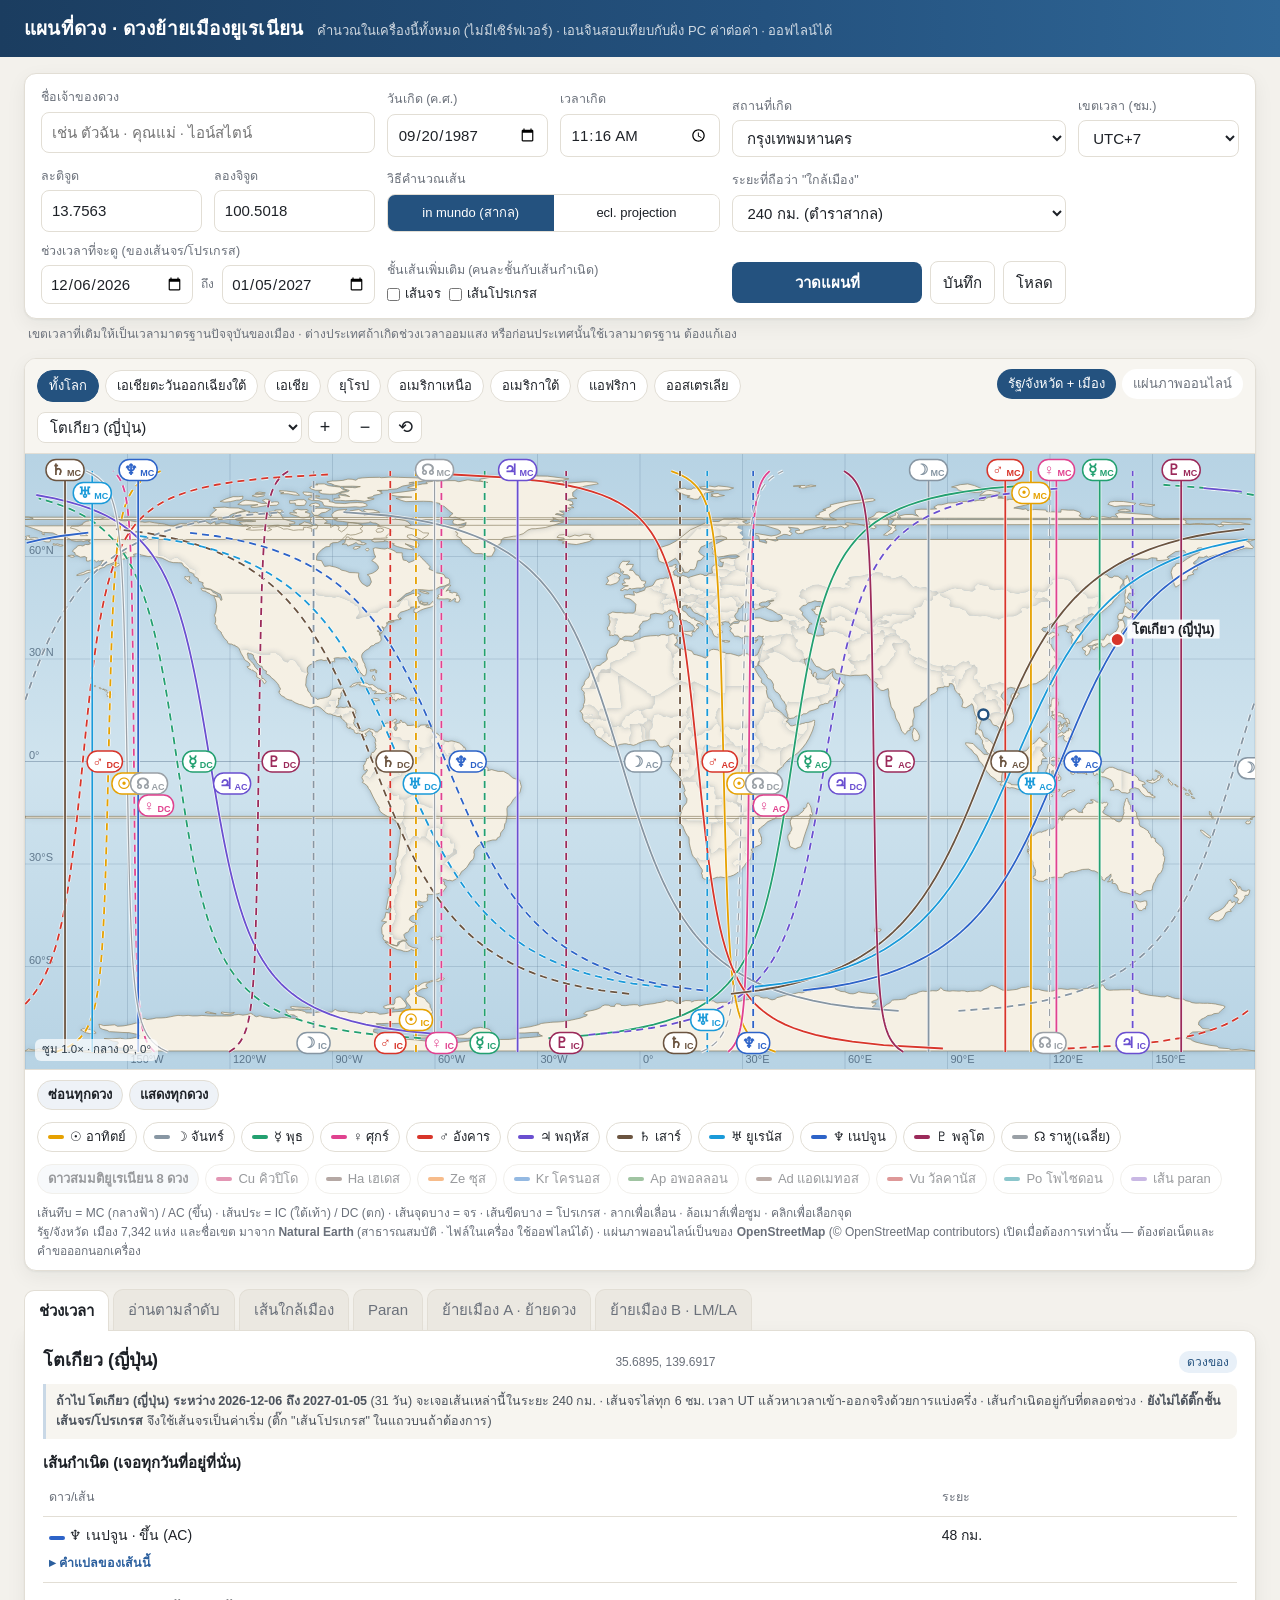
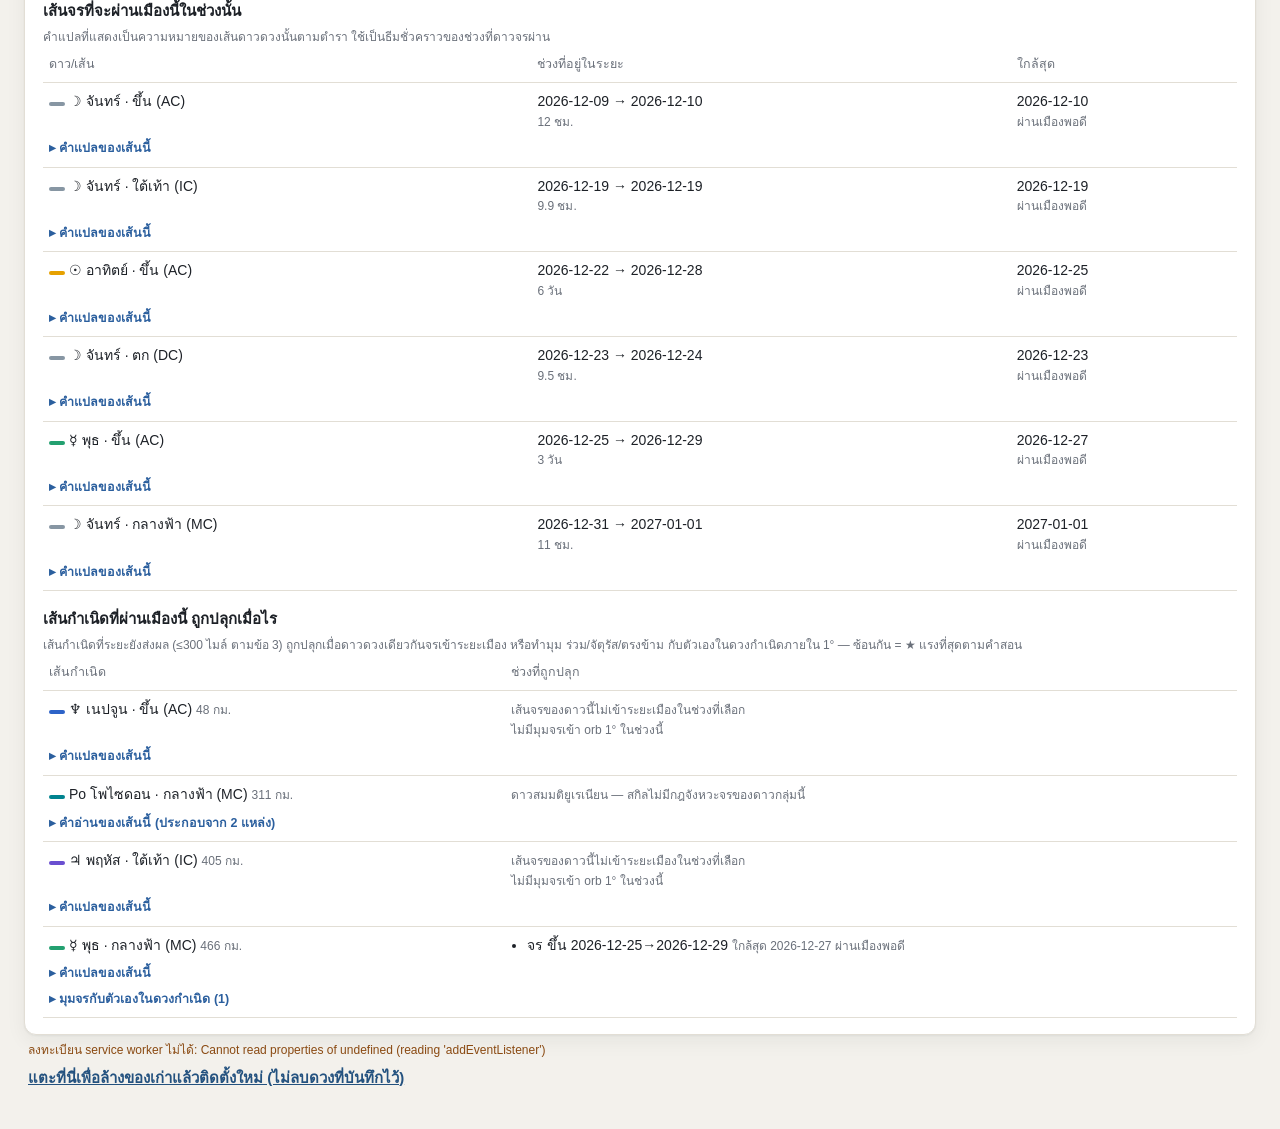
==== map/index.html @ ae24a166 "Add files via upload" ====
<!doctype html>
<html lang="th">
<head>
<meta charset="utf-8">
<meta name="viewport" content="width=device-width, initial-scale=1">
<title>แผนที่ดวง · ย้ายเมืองยูเรเนียน</title>
<link rel="manifest" href="./manifest.json">
<meta name="theme-color" content="#24527f">
<link rel="apple-touch-icon" href="./apple-touch-icon.png">
<link rel="icon" href="./icon.svg" type="image/svg+xml">
<style>
  :root{
    --bg:#f3f1ec;--card:#ffffff;--ink:#1d2127;--mute:#6a707a;--line:#e2ded5;--soft:#f7f5f0;
    --accent:#24527f;--accent-2:#3a7bb8;--warn:#b0601c;--radius:12px;
    --shadow:0 1px 2px rgba(20,30,40,.05),0 6px 20px rgba(20,30,40,.06);
  }
  *{box-sizing:border-box}
  body{margin:0;font:15px/1.55 -apple-system,"Sukhumvit Set","Noto Sans Thai",Tahoma,sans-serif;background:var(--bg);color:var(--ink)}
  header{padding:14px 24px;background:linear-gradient(90deg,#1b3d60,#24527f 60%,#2f6696);color:#fff;display:flex;gap:14px;align-items:baseline;flex-wrap:wrap}
  header h1{font-size:19px;margin:0;letter-spacing:.2px}
  header span{opacity:.8;font-size:13px}
  .wrap{max-width:1600px;margin:0 auto;padding:16px 24px 40px}
  @media (max-width:700px){.wrap{padding:12px 16px 32px}}
  .card{background:var(--card);border:1px solid var(--line);border-radius:var(--radius);box-shadow:var(--shadow)}
  /* ฟอร์มแถวบน */
  .form{display:grid;grid-template-columns:repeat(auto-fit,minmax(150px,1fr));gap:10px 12px;padding:14px 16px;align-items:end}
  .form .wide{grid-column:span 2}
  #fCoordBtn{display:none}
  #coordBtn{width:auto;padding:7px 12px;cursor:pointer;font-size:13px}
  /* ── จอมือถือ: ลำดับแถวตามที่ผู้ใช้สั่ง (22 ก.ย. 2026) — PC ไม่เปลี่ยน ──
     1 ชื่อ · 2 วันเกิด+เวลาเกิด · 3 สถานที่เกิด+เขตเวลา · 4 ช่วงเวลาที่จะดู · 5 วิธีคำนวณ+ชั้นเส้น+ระยะ · ปุ่ม
     ละติจูด/ลองจิจูดพับไว้ (เติมให้เองจากสถานที่เกิด) กดปุ่มเพื่อแก้เองได้ */
  @media (max-width:700px){
    .form{grid-template-columns:1fr 1fr}
    .form .wide{grid-column:span 2}
    #fOwner{order:1}
    #fDate{order:2}   #fTime{order:3}
    #fPlace{order:4;grid-column:span 1}   #fTz{order:5}
    #fRange{order:6}
    #fMethod{order:7} #fKinds{order:8}  #fOrb{order:9}
    #fCoordBtn{order:10;display:block}
    #fLat{order:11;display:none}  #fLon{order:12;display:none}
    .form.coords #fLat,.form.coords #fLon{display:block}
    #actions{order:13}
    #fRange .dyn{flex-wrap:nowrap}
    #fRange input[type=date]{flex:1;min-width:0}
  }
  label{display:block;font-size:12.5px;color:var(--mute);margin:0 0 4px}
  input,select,button{font:inherit;width:100%;padding:8px 10px;border:1px solid var(--line);border-radius:8px;background:#fff;color:var(--ink)}
  input:focus,select:focus{outline:2px solid #b9d2ea;border-color:var(--accent-2)}
  .seg{display:flex;border:1px solid var(--line);border-radius:8px;overflow:hidden}
  .seg button{border:0;border-radius:0;flex:1;cursor:pointer;background:#fff;font-size:13px;padding:8px 6px;white-space:nowrap}
  .seg button.on{background:var(--accent);color:#fff}
  button.primary{background:var(--accent);color:#fff;border:0;cursor:pointer;font-weight:600}
  button.primary:hover{background:var(--accent-2)}
  .hint{font-size:12px;color:var(--mute)}
  .row{display:flex;gap:8px;align-items:center;flex-wrap:wrap}
  .row input,.row select{flex:1;min-width:0}
  .row button{width:auto;white-space:nowrap;cursor:pointer;padding:8px 12px}
  .row button.danger{color:#b3261e;border-color:#e3bdb9}
  #savemsg{font-size:12.5px;color:#1d6b3a;margin:4px 0 0}
  #actions{position:relative}
  /* ลำดับความสำคัญของพื้นที่: ข้อความในปุ่มต้องไม่ถูกบีบก่อน แล้วค่อยยอมให้ตกบรรทัด
     เดิม #go เป็นตัวเดียวที่ยอมหด (flex:1;min-width:0) จอแคบ/ฟอนต์ใหญ่จึงบีบ "วาดแผนที่" จนเล็กมาก (ผู้ใช้แจ้ง 22 ก.ย. 2026) */
  #actions{flex-wrap:wrap}
  #actions button{padding:9px 12px;white-space:nowrap;flex:0 0 auto}
  #actions #go{flex:1 1 auto;min-width:-webkit-fit-content;min-width:fit-content}
  /* ป๊อปอัพเลือกดวง: เล็ก สะอาด ปิดง่าย · ใช้ .show() ไม่ใช่ showModal() ตามกติกาโปรเจกต์ (ไม่หรี่หน้าจอ) */
  #loaddlg{position:absolute;top:calc(100% + 6px);right:0;left:auto;margin:0;z-index:30;
    width:min(320px,calc(100vw - 40px));max-height:60vh;overflow:auto;padding:0;
    border:1px solid var(--line);border-radius:12px;box-shadow:0 10px 30px rgba(20,35,55,.22);background:#fff}
  #loaddlg::backdrop{background:transparent}
  .dlghead{display:flex;align-items:center;gap:8px;padding:9px 12px;border-bottom:1px solid var(--line);
    font-weight:600;font-size:14px;position:sticky;top:0;background:#fff}
  .dlghead button{width:auto;margin-left:auto;padding:2px 8px;border:0;background:transparent;cursor:pointer;font-size:16px;color:var(--mute)}
  .dlgrow{display:flex;align-items:center;border-bottom:1px solid var(--line)}
  .dlgrow:last-child{border-bottom:0}
  .dlgrow .pick{flex:1;text-align:left;border:0;border-radius:0;background:transparent;cursor:pointer;padding:10px 12px;min-height:42px}
  .dlgrow .pick b{display:block;font-size:14px}
  .dlgrow .pick span{font-size:12px;color:var(--mute)}
  .dlgrow .pick:hover{background:#f2f6fb}
  .dlgrow .rm{width:auto;border:0;background:transparent;color:#b3261e;cursor:pointer;padding:10px 12px;font-size:13px}
  .dlgempty{padding:14px 12px;font-size:13px;color:var(--mute)}
  .dyn{display:flex;gap:8px;align-items:center;flex-wrap:wrap}
  .dyn .ck{display:flex;align-items:center;gap:5px;margin:0;font-size:13px;color:var(--ink);white-space:nowrap}
  .dyn .ck input{width:auto;margin:0}
  .dyn input[type=date]{width:auto;flex:1;min-width:140px;padding:6px 8px}
  /* แผนที่ */
  .mapcard{margin-top:14px;overflow:hidden}
  .maptools{display:flex;flex-wrap:wrap;gap:8px;align-items:center;padding:10px 12px;border-bottom:1px solid var(--line);background:var(--soft)}
  .maptools .grp{display:flex;gap:6px;flex-wrap:wrap;align-items:center}
  .chip{width:auto;padding:5px 11px;border-radius:16px;font-size:13px;cursor:pointer;background:#fff}
  .chip.on{background:var(--accent);color:#fff;border-color:var(--accent)}
  .linebtn{display:inline-flex;width:auto;align-items:center;gap:4px;margin:2px 3px 2px 0;padding:2px 9px;border:1px solid #cfd6de;
    border-radius:14px;background:#fff;font:inherit;font-size:12.5px;cursor:pointer;white-space:nowrap}
  .linebtn:hover{border-color:var(--accent);background:#f2f6fb}
  .linebtn .sw{width:9px;height:9px;border-radius:50%;display:inline-block}
  .lbtns{margin-top:3px;display:flex;flex-wrap:wrap;gap:2px}
  .iconbtn{width:34px;height:32px;padding:0;font-size:18px;line-height:1;cursor:pointer;background:#fff}
  .maptools select{width:auto;min-width:210px;padding:5px 8px}
  .spacer{flex:1}
  #mapwrap{position:relative;width:100%;aspect-ratio:2/1;background:#bcd6e6;cursor:grab;touch-action:none}
  #mapwrap.drag{cursor:grabbing}
  /* มือถือ: กรอบ 2:1 สูงแค่ ~170px ป้าย 44 เส้นอัดกันจนอ่านไม่ได้ (ภาพจากเครื่องจริง 21 ก.ย. 2026) → กรอบ 4:5 */
  @media (max-width:700px){#mapwrap{aspect-ratio:4/5}}
  #map{width:100%;height:100%;display:block}
  #flashtip{position:absolute;left:8px;top:8px;background:rgba(20,28,38,.86);color:#fff;font-size:12.5px;
    padding:4px 10px;border-radius:14px;pointer-events:none}
  #tip{position:absolute;pointer-events:none;background:rgba(18,24,31,.9);color:#fff;font-size:12.5px;padding:5px 9px;border-radius:7px;display:none;white-space:nowrap;box-shadow:0 4px 12px rgba(0,0,0,.2)}
  #status{position:absolute;left:10px;bottom:8px;font-size:11.5px;color:#2b3a47;background:rgba(255,255,255,.7);padding:2px 7px;border-radius:6px}
  .legend{display:flex;flex-wrap:wrap;gap:6px;padding:10px 12px;border-top:1px solid var(--line)}
  .legend label{display:flex;align-items:center;gap:6px;margin:0;padding:4px 10px;border:1px solid var(--line);border-radius:16px;cursor:pointer;color:var(--ink);font-size:13px;background:#fff;user-select:none}
  .legend label.off{opacity:.45}
  .legend .legsep{flex-basis:100%;height:0}
  .legend label.group{font-weight:600;background:#eef2f7}
  .legend input{display:none}
  @media (max-width:700px){.legend{gap:8px}.legend label{padding:9px 13px;font-size:14px}}   /* เป้าแตะ ≥38px — ต้องอยู่หลังกฎ .legend label ข้างบน ไม่งั้นถูกทับ (เจอจริง) */
  .teach{margin-top:6px;font-size:12.5px}
  .teach>summary{cursor:pointer;color:#2b5f9e;font-weight:600;list-style:none}
  .teach>summary::-webkit-details-marker{display:none}
  .teach>summary::before{content:"▸ ";}
  .teach[open]>summary::before{content:"▾ ";}
  .teach ul{margin:6px 0 0;padding-left:18px;color:#39434e;line-height:1.55}
  .teach li{margin-bottom:5px}
  .teach a{color:#2b5f9e;text-decoration:none;white-space:nowrap}
  .teach a:hover{text-decoration:underline}
  .rd{margin:6px 0 8px;font-size:13.5px;line-height:1.65;color:#2d3540}
  .rd p{margin:0 0 5px}
  .rd .note{background:#fbf6ea;border-left:3px solid #e0c894;padding:5px 9px;border-radius:0 6px 6px 0;font-size:12.5px;color:#6b5626}
  .rd .mv{background:#ffe9a8;border-radius:4px;padding:0 3px;font-weight:600}
  .gate{background:#eef4fb;border:1px solid #cfdfef;border-left:4px solid var(--accent);border-radius:8px;
    padding:9px 12px;margin:16px 0 4px;display:flex;flex-wrap:wrap;gap:8px;align-items:center}
  .hw{font-size:10.5px;padding:1px 6px;border-radius:9px;vertical-align:1px}
  .hw-เบา{background:#dff0e2;color:#276b3a}
  .hw-หนัก{background:#f7e3e0;color:#93361f}
  .dg-เกษตร,.dg-อุจ{color:#1d6b3a}
  .dg-ประ,.dg-นิจ{color:#a33f22}
  .ac-หนัก{color:#a33f22}
  .ac-ช่วย{color:#1d6b3a}
  .ac-ร่วม{color:#5c5348}
  .sum5{background:#f4f7fb;border:1px solid #dbe5ef;border-radius:10px;padding:10px 14px;margin:6px 0 12px}
  .sum5 .head{font-weight:600;margin:0 0 8px}
  .sum5 ul{margin:2px 0 10px;padding-left:20px}
  .sum5 ul.lite{margin:2px 0 6px;padding-left:16px;font-size:12.5px;color:#4a5462}
  .sum5 p{margin:6px 0 2px}
.cits{font-size:11.5px;color:#8b97a3}
  .read{margin:6px 0 2px;font-size:13px}
  .read ul{margin:0;padding-left:16px;line-height:1.6}
  .read li{margin-bottom:4px}
  .read li.w{color:#8a4a12}
  .tg{display:inline-block;font-size:10.5px;font-weight:700;padding:1px 6px;border-radius:9px;vertical-align:1px}
  .tg.both{background:#dff0e2;color:#276b3a}
  .tg.h{background:#e3ecf7;color:#2b5f9e}
  .tg.a{background:#f5ead6;color:#8a6420}
  .cits{overflow-wrap:anywhere}
  .cits a{color:#7a8794;text-decoration:none;font-size:11.5px;margin-left:4px}
  .cits a:hover{text-decoration:underline}
  .teach.ac>summary{color:#7a5a20}
  .teach.cat{border:1px solid var(--line);border-radius:10px;padding:8px 10px;margin-bottom:6px;background:#fcfbf8}
  .teach.cat>summary{font-size:14px}
  .teach2>summary{cursor:pointer;color:#6b7683;font-weight:500;margin-top:4px}
  .sw{width:16px;height:4px;border-radius:2px;display:inline-block;flex:none}
  .keys{padding:0 12px 10px;font-size:12px;color:var(--mute)}
  /* แผงข้อมูลเมือง */
  .tabs{display:flex;gap:4px;flex-wrap:wrap;margin:18px 0 0}
  .tabs button{width:auto;border:1px solid var(--line);border-bottom:0;border-radius:10px 10px 0 0;background:#ebe8e1;cursor:pointer;padding:8px 14px;color:var(--mute)}
  .tabs button.on{background:var(--card);color:var(--ink);font-weight:600;position:relative;top:1px}
  .panel{border-radius:0 var(--radius) var(--radius) var(--radius);padding:16px 18px}
  .tw{overflow-x:auto;-webkit-overflow-scrolling:touch}
  table.wide{min-width:640px}
  table.wide2{min-width:430px}                       /* ตารางหลายคอลัมน์ — เลื่อนแนวนอนแทนการบีบจนอ่านไม่ออก */
  .swipe{display:none;font-size:11.5px;color:var(--mute);margin:2px 0 6px}
  @media (max-width:760px){.swipe{display:block}}
  table{width:100%;border-collapse:collapse;font-size:14px}
  td,th{overflow-wrap:anywhere}
  td.num{white-space:nowrap;overflow-wrap:normal}          /* ตัวเลขระยะ/เวลา ห้ามแตกกลางคำเมื่อคอลัมน์ถูกบีบ */
  td.num .hint{white-space:nowrap}
  /* คำแปล/คำอ่านของเส้นได้แถวของตัวเองกว้างเต็มตาราง (liftReadings) — เดิมอยู่ในคอลัมน์แรก จอมือถือกว้าง ~130px
     ข้อความยาวถูกบีบเป็นเสาแคบ 2–3 คำต่อบรรทัด อีกสองคอลัมน์ว่างเปล่า (ภาพจากเครื่องจริง 21 ก.ย. 2026) */
  tr.has-rd>td{border-bottom:0;padding-bottom:2px}
  tr.rdrow>td{padding-top:0}
  tr.rdrow>td>details{max-width:calc(100vw - 56px)}      /* ตารางกว้างที่เลื่อนแนวนอนได้: คำแปลไม่ยืดเกินจอ */
  @media (max-width:520px){table{font-size:13px}th,td{padding:7px 4px}}
  /* ช่วงวันที่ "จาก → ถึง": จอแคบให้ขึ้น 2 บรรทัดได้ (ตัดระหว่างสองวัน ไม่ตัดกลางวันที่) — ไม่งั้นคอลัมน์ชื่อเส้นถูกบีบเหลือ 3 คำต่อบรรทัด */
  td.rng>span{white-space:nowrap}
  @media (max-width:520px){td.num.rng{white-space:normal}}
  th,td{text-align:left;padding:8px 6px;border-bottom:1px solid var(--line);vertical-align:top}
  th{color:var(--mute);font-weight:500;font-size:12.5px}
  .cols{display:grid;grid-template-columns:1fr 1fr;gap:18px}
  @media (max-width:1000px){.cols{grid-template-columns:1fr}}
  .badge{display:inline-block;font-size:12px;padding:2px 8px;border-radius:10px;background:#e8f0f8;color:var(--accent);margin-left:6px;font-weight:500}
  .warn{color:var(--warn);font-size:12px}
  .meaning{color:#3b4047;font-size:13.5px;margin:4px 0 0}
  .empty{color:var(--mute);font-size:14px;padding:8px 0}
  .src{font-size:12.5px;color:#4b525c;background:var(--soft);border-left:3px solid #c9d8e6;padding:8px 10px;margin:10px 0 12px;border-radius:0 8px 8px 0}
  .cityhead{display:flex;justify-content:space-between;align-items:baseline;gap:10px;flex-wrap:wrap}
  .cityhead h2{margin:0;font-size:18px}
  h3{font-size:15px;margin:4px 0 6px}
  .loading{opacity:.55;pointer-events:none}
</style>
</head>
<body>
<header>
  <h1>แผนที่ดวง · ดวงย้ายเมืองยูเรเนียน</h1>
  <span>คำนวณในเครื่องนี้ทั้งหมด (ไม่มีเซิร์ฟเวอร์) · เอนจินสอบเทียบกับฝั่ง PC ค่าต่อค่า · ออฟไลน์ได้</span>
  <span id="boot" style="opacity:1;font-weight:600">กำลังโหลดตารางดาว…</span>
</header>

<div class="wrap">
  <div class="card form" id="formcard">
    <div class="wide" id="fOwner"><label for="owner">ชื่อเจ้าของดวง</label>
      <input id="owner" type="text" maxlength="40" placeholder="เช่น ตัวฉัน · คุณแม่ · ไอน์สไตน์">
      <div id="savemsg"></div></div>
    <div id="fDate"><label for="date">วันเกิด (ค.ศ.)</label><input id="date" type="date" value="1987-09-20"></div>
    <div id="fTime"><label for="time">เวลาเกิด</label><input id="time" type="time" value="11:16"></div>
    <div class="wide" id="fPlace"><label for="place">สถานที่เกิด</label><select id="place"></select></div>
    <div id="fTz"><label for="tz">เขตเวลา (ชม.)</label><select id="tz"></select></div>
    <div class="wide" id="fCoordBtn"><button type="button" id="coordBtn">แก้พิกัดเอง (ละติจูด/ลองจิจูด)</button></div>
    <div id="fLat"><label for="lat">ละติจูด</label><input id="lat" type="number" step="0.0001"></div>
    <div id="fLon"><label for="lon">ลองจิจูด</label><input id="lon" type="number" step="0.0001"></div>
    <div class="wide" id="fMethod"><label>วิธีคำนวณเส้น</label>
      <div class="seg" id="method">
        <button data-v="mundo" class="on" title="มาตรฐาน Jim Lewis / ตำราสากล">in mundo (สากล)</button>
        <button data-v="eclpr" title="ไม่คิดละติจูดดาว ตรงกับลัคนา/MC ดวงปกติ">ecl. projection</button>
      </div></div>
    <div class="wide" id="fOrb"><label for="orb">ระยะที่ถือว่า "ใกล้เมือง"</label>
      <select id="orb">
        <option value="240">240 กม. (ตำราสากล)</option>
        <option value="483">483 กม. (สายคำสอน ระดับกลาง)</option>
        <option value="966">966 กม. (สายคำสอน สูงสุด)</option>
      </select></div>
    <div class="wide" id="fRange"><label for="dynDate">ช่วงเวลาที่จะดู (ของเส้นจร/โปรเกรส)</label>
      <div class="dyn">
        <input type="date" id="dynDate"> <span class="hint">ถึง</span> <input type="date" id="dynDate2">
      </div></div>
    <div class="wide" id="fKinds"><label>ชั้นเส้นเพิ่มเติม (คนละชั้นกับเส้นกำเนิด)</label>
      <div class="dyn">
        <label class="ck"><input type="checkbox" id="ckTransit"> เส้นจร</label>
        <label class="ck"><input type="checkbox" id="ckProg"> เส้นโปรเกรส</label>
      </div></div>
    <div class="wide row" id="actions">
      <button class="primary" id="go">วาดแผนที่</button>
      <button id="save" title="บันทึกดวงกำเนิดนี้ไว้ในเบราว์เซอร์เครื่องนี้">บันทึก</button>
      <button id="load" title="เลือกจากดวงที่เคยบันทึกไว้">โหลด</button>
      <dialog id="loaddlg">
        <div class="dlghead">ดวงที่บันทึกไว้ (เครื่องนี้)<button id="dlgx" title="ปิด">✕</button></div>
        <div id="dlglist"></div>
      </dialog>
    </div>
  </div>
  <div class="hint" id="tzwarn" style="margin:6px 4px 0"></div>

  <div class="card mapcard">
    <div class="maptools">
      <div class="grp" id="regions"></div>
      <div class="spacer"></div>
      <div class="grp" id="layers">
        <label class="chip on" id="ckDetail" title="เส้นแบ่งรัฐ/จังหวัด ชื่อเขต และเมืองทั่วโลก (ไฟล์ในเครื่อง)">รัฐ/จังหวัด + เมือง</label>
        <label class="chip" id="ckTiles" title="แผ่นภาพแผนที่จาก OpenStreetMap — ต้องต่อเน็ต และคำขอจะออกไปยังเซิร์ฟเวอร์ของ OSM">แผ่นภาพออนไลน์</label>
      </div>
      <div class="grp">
        <select id="city" title="เลือกเมือง"></select>
        <button class="iconbtn" id="zin" title="ซูมเข้า">+</button>
        <button class="iconbtn" id="zout" title="ซูมออก">−</button>
        <button class="iconbtn" id="zreset" title="ทั้งโลก">⟲</button>
      </div>
    </div>
    <div id="mapwrap"><canvas id="map"></canvas><div id="tip"></div><div id="status"></div><div id="flashtip" hidden></div></div>
    <div class="legend" id="legend"></div>
    <div class="keys">เส้นทึบ = MC (กลางฟ้า) / AC (ขึ้น) · เส้นประ = IC (ใต้เท้า) / DC (ตก) · เส้นจุดบาง = จร · เส้นขีดบาง = โปรเกรส · ลากเพื่อเลื่อน · ล้อเมาส์เพื่อซูม · คลิกเพื่อเลือกจุด<br>
    รัฐ/จังหวัด เมือง 7,342 แห่ง และชื่อเขต มาจาก <b>Natural Earth</b> (สาธารณสมบัติ · ไฟล์ในเครื่อง ใช้ออฟไลน์ได้) · แผ่นภาพออนไลน์เป็นของ <b>OpenStreetMap</b> (© OpenStreetMap contributors) เปิดเมื่อต้องการเท่านั้น — ต้องต่อเน็ตและคำขอออกนอกเครื่อง</div>
  </div>

  <div id="citybox" hidden>
    <div class="tabs" id="tabs">
      <button data-t="window" class="on">ช่วงเวลา</button>
      <button data-t="guide">อ่านตามลำดับ</button>
      <button data-t="near">เส้นใกล้เมือง</button>
      <button data-t="paran">Paran</button>
      <button data-t="relA">ย้ายเมือง A · ย้ายดวง</button>
      <button data-t="relB">ย้ายเมือง B · LM/LA</button>
    </div>
    <div class="card panel" id="panel"></div>
  </div>
</div>

<script src="./glyphs.js"></script>
<script src="./engine.js"></script>
<script src="./acg.js"></script>
<script src="./reading.js"></script>
<script src="./meanings.js"></script>
<script src="./places.js"></script>
<script src="./timing.js"></script>
<script src="./api.js"></script>
<script>
const COLORS={SU:"#e6a100",MO:"#8796a3",ME:"#23a070",VE:"#e0428f",MA:"#d8352a",JU:"#6a4fd0",SA:"#6b5440",UR:"#1a9ad9",NE:"#2d63c8",PL:"#9b2a5a",MN:"#9aa0a6",
  CU:"#c2185b",HA:"#5d4037",ZE:"#ef6c00",KR:"#1565c0",AP:"#2e7d32",AD:"#6d4c41",VU:"#b71c1c",PO:"#00838f"};
const TNP=["CU","HA","ZE","KR","AP","AD","VU","PO"];
const REGIONS=[["ทั้งโลก",0,0,1],["เอเชียตะวันออกเฉียงใต้",110,8,4.2],["เอเชีย",100,32,2.4],["ยุโรป",15,50,4],["อเมริกาเหนือ",-98,42,3],["อเมริกาใต้",-60,-18,3],["แอฟริกา",20,2,2.8],["ออสเตรเลีย",140,-26,4]];
const $=s=>document.querySelector(s);
// โหลดข้อมูลที่เอนจินต้องใช้ทั้งหมด (ครั้งเดียวต่อการเปิดหน้า · service worker แคชไว้ให้ใช้ออฟไลน์)
const bootReady=(async()=>{
  await AISTRO.loadEphem("./ephem.bin.gz");          // ลองจิจูดดาว + เวลาดาราคติ + มุมเอียงโลก (ของแอปยูเรเนียน)
  await AISTRO.loadEphem("./beta.bin.gz");           // ละติจูดดาว + ราหูเฉลี่ย (ของแผนที่ดวง — tools/gen_beta.py)
  await AISTRO.loadDict("./dict.json.gz");           // ภาพดาว 2 ปัจจัย
  window.HOUSE_DICT=await (await fetch("./house_dict.json")).json(); AISTRO.initHouseDict(window.HOUSE_DICT);
  await MEANINGS.load("./readings.json.gz","./names.json");   // คำอ่าน (ตัวเลือก) + ชื่อดาว (บังคับ)
})();
// ข้อความทุกชิ้นที่มาจากไฟล์ข้อมูล/เซิร์ฟเวอร์ ต้องผ่าน esc() ก่อนต่อเป็น HTML
const esc=v=>String(v==null?"":v).replace(/[&<>"']/g,c=>({"&":"&amp;","<":"&lt;",">":"&gt;",'"':"&quot;","'":"&#39;"}[c]));
let places={th:[],intl:[]}, chart=null, cityData=null, city=null, land=null, method="mundo", tab="window", showParan=false, hover=null;
let dynamic=null;                       // {date_on, layers:{transit:[],progressed:[]}} — ชั้นแยก ไม่ปนเส้นกำเนิด
const dynKinds=()=>[...($("#ckTransit").checked?["transit"]:[]),...($("#ckProg").checked?["progressed"]:[])];
const DYN_STYLE={transit:{dash:[2,4],w:1.2},progressed:{dash:[6,3],w:1.2}};
const hidden=new Set(TNP);   // ดาวสมมติยูเรเนียนซ่อนไว้ก่อน กดปุ่มกลุ่มเพื่อแสดง
const view={cx:0,cy:0,k:1};

// ── สถานที่ ───────────────────────────────────────────────
function fillSelect(sel,withCustom){
  sel.innerHTML="";
  const g1=document.createElement("optgroup");g1.label="ไทย";places.th.forEach((p,i)=>g1.append(new Option(p.name,"th:"+i)));
  const g2=document.createElement("optgroup");g2.label="ต่างประเทศ";places.intl.forEach((p,i)=>g2.append(new Option(p.name,"intl:"+i)));
  sel.append(g1,g2); if(withCustom) sel.append(new Option("— จุดที่คลิกบนแผนที่ —","custom"));
}
const placeOf=v=>{const [k,i]=v.split(":");return places[k][+i]};
function setBirthPlace(){const v=$("#place").value;
  // ตัวเลือกของดวงที่บันทึกไว้: พิกัด/เขตเวลาติดมากับตัวเลือกเอง (dataset) — เดิม return เฉย ๆ
  // ผู้ใช้เลือกเมืองอื่นแล้วเลือกกลับ พิกัดจึงค้างเป็นของเมืองอื่นทั้งที่ช่องเขียนชื่อเดิม (ตรวจบั๊ก 29 ก.ย. 2026)
  if(v===SAVED_OPT){const o=$("#place").selectedOptions[0];
    if(o&&o.dataset.lat!==undefined){$("#lat").value=o.dataset.lat;$("#lon").value=o.dataset.lon;setTz(+o.dataset.tz)}
    return}
  const p=placeOf(v);$("#lat").value=p.lat;$("#lon").value=p.lon;setTz(p.tz)}

// ── เขตเวลา: ตัวเลือก (ผู้ใช้สั่ง 22 ก.ย. 2026) ค่าเริ่มต้น +7 ─────────────────────────────
// ครอบเขตเวลาที่ใช้จริงทั่วโลก รวมครึ่ง/เศษชั่วโมง · ถ้าเมืองไหนมีค่าที่ไม่อยู่ในรายการ ให้เพิ่มตัวเลือกนั้นเอง
// (ห้ามปัดหรือปล่อยให้ค่าไม่ถูกตั้ง เพราะเขตเวลาเข้าสูตรคำนวณโดยตรง)
const TZ_LIST=[-12,-11,-10,-9.5,-9,-8,-7,-6,-5,-4,-3.5,-3,-2,-1,0,1,2,3,3.5,4,4.5,5,5.5,5.75,6,6.5,6.7,7,8,8.75,9,9.5,10,10.5,11,12,12.75,13,14];
// 6.7 ชม. = 6:42 เวลาท้องถิ่นกรุงเทพที่ไทยใช้ก่อน 1 เม.ย. 1920 (ผู้ใช้สั่งเพิ่มคำเตือนเขตเวลา 29 ก.ย. 2026)
const tzTxt=v=>v===6.7?"UTC+6:42 (ไทยก่อน 1920)":`UTC${v>=0?"+":"−"}${Number.isInteger(v)?Math.abs(v):Math.abs(v).toString().replace("-","")}`;
function fillTz(){const s=$("#tz");s.innerHTML="";TZ_LIST.forEach(v=>s.append(new Option(tzTxt(v),String(v))));s.value="7"}
// คำเตือนเขตเวลา: เมืองในรายการมีค่าเดียวตายตัว = เวลามาตรฐานปัจจุบัน — ไม่รู้เวลาออมแสงหรือเวลาท้องถิ่นยุคเก่า
function tzWarn(){const el=$("#tzwarn");if(!el)return;
  const y=+($("#date").value||"").slice(0,4),tv=$("#tz").value,th=/^th:/.test($("#place").value)||tv==="7";
  const old=y>0&&y<1920&&th&&tv!=="6.7";
  el.innerHTML=(old?`<b style="color:var(--warn,#c0392b)">⚠ เกิดก่อน 1 เม.ย. 1920 (พ.ศ. 2463): ไทยยังใช้เวลาท้องถิ่นกรุงเทพ +6:42 ไม่ใช่ +7 — ถ้าเกิดในไทย ให้เลือกเขตเวลา "UTC+6:42"</b><br>`:"")+
    "เขตเวลาที่เติมให้เป็นเวลามาตรฐานปัจจุบันของเมือง · ต่างประเทศถ้าเกิดช่วงเวลาออมแสง หรือก่อนประเทศนั้นใช้เวลามาตรฐาน ต้องแก้เอง"}
function setTz(v){const s=$("#tz"),val=String(v);
  if(![...s.options].some(o=>o.value===val)){const o=new Option(tzTxt(+v)+" (จากข้อมูลเมือง)",val);
    s.append(o);}                      // ค่าแปลกต้องโผล่ให้เห็น ไม่ใช่เงียบแล้วใช้ค่าเดิมผิด ๆ
  s.value=val}

// ── ดวงที่บันทึกไว้ (localStorage ของเบราว์เซอร์นี้เท่านั้น — ไม่ส่งออกไปไหน ไม่ซิงก์ข้ามเครื่อง) ──────────
// เก็บเฉพาะสิ่งที่เป็น "ตัวดวงกำเนิด": ชื่อเจ้าของ วัน เวลา สถานที่ พิกัด เขตเวลา วิธีคำนวณเส้น ระยะที่ถือว่าใกล้
// ไม่เก็บเมืองที่กำลังดู/ช่วงวันที่จร เพราะเป็นสิ่งที่เปลี่ยนไปมาระหว่างอ่าน ไม่ใช่ของดวง
const STORE="acg_charts_v1", SAVED_OPT="saved";
function savedList(){try{const v=JSON.parse(localStorage.getItem(STORE)||"[]");if(!Array.isArray(v))return [];
  // รายการที่เสีย (null/ไม่มีชื่อ) ต้องถูกข้าม — เดิมรายการเดียวทำป๊อปอัพโหลดว่างทั้งหมด (ตรวจบั๊กรอบ 2, 29 ก.ย. 2026)
  return v.filter(c=>c&&typeof c==="object"&&typeof c.name==="string"&&typeof c.date==="string"&&Number.isFinite(+c.tz)&&c.tz!==null&&c.tz!=="")}catch(e){return []}}
function writeSaved(l){try{localStorage.setItem(STORE,JSON.stringify(l));return true}
  catch(e){alert("บันทึกไม่ได้ (พื้นที่เก็บของเบราว์เซอร์เต็มหรือถูกปิดไว้): "+e.message);return false}}
// ชื่อจริงของสถานที่ — ตัวเลือกของดวงที่บันทึกไว้เก็บชื่อจริงใน dataset (ข้อความบนจอมีวงเล็บต่อท้าย)
// เดิมบันทึกข้อความบนจอไปตรง ๆ ชื่อจึงพอก "(จากดวงที่บันทึก)" ซ้อนเพิ่มทุกรอบ (ตรวจบั๊ก 29 ก.ย. 2026)
function placeName(){const o=$("#place").selectedOptions[0];return o?(o.dataset.name!==undefined?o.dataset.name:o.textContent):""}
function currentChart(){return {name:$("#owner").value.trim(),date:$("#date").value,time:$("#time").value,
  place:$("#place").value,place_name:placeName(),lat:numField("#lat","ละติจูด"),lon:numField("#lon","ลองจิจูด"),
  tz:+$("#tz").value,method,orb:$("#orb").value}}
// ป๊อปอัพเลือกดวง — สร้างใหม่ทุกครั้งที่เปิด จึงไม่มีทางแสดงรายการที่ถูกลบไปแล้ว
function fillSaved(){
  const l=savedList(),box=$("#dlglist");box.innerHTML="";
  if(!l.length){box.innerHTML=`<div class="dlgempty">ยังไม่มีดวงที่บันทึกไว้ — กรอกดวงแล้วกด "บันทึกดวง"</div>`;return}
  l.forEach((c,i)=>{
    const row=document.createElement("div");row.className="dlgrow";
    row.innerHTML=`<button class="pick" data-i="${i}"><b>${esc(c.name)}</b><span>${esc(c.date)} ${esc(c.time)} · ${esc(c.place_name||"")}</span></button>`+
      `<button class="rm" data-rm="${i}" title="ลบดวงนี้">ลบ</button>`;
    box.append(row);
  });
}
function closeLoad(){const d=$("#loaddlg");if(d.open)d.close()}
async function applyChart(c){
  $("#owner").value=c.name;$("#date").value=c.date;$("#time").value=c.time;
  selectSavedPlace(c);
  $("#lat").value=c.lat;$("#lon").value=c.lon;setTz(c.tz);
  method=c.method||"mundo";[...$("#method").children].forEach(b=>b.classList.toggle("on",b.dataset.v===method));
  if([...$("#orb").options].some(o=>o.value===String(c.orb)))$("#orb").value=String(c.orb);
  $("#savemsg").textContent=`โหลด "${c.name}" แล้ว`;
  tzWarn(); invalidatePanels(); await drawChart();      // ทุกแผงขึ้นกับดวงกำเนิด ต้องคำนวณใหม่ทั้งหมด
}
// เลือกสถานที่เกิดของดวงที่โหลด: รายชื่อเมืองอาจเปลี่ยนลำดับ/หายไป — ยืนยันด้วย "ชื่อ" เสมอ ไม่เชื่อ index
// หาไม่เจอก็ยังโหลดได้ โดยทำตัวเลือกชั่วคราวจากพิกัดที่บันทึกไว้ (ไม่เงียบ ๆ เปลี่ยนเป็นเมืองอื่น)
function selectSavedPlace(c){
  const sel=$("#place");
  [...sel.querySelectorAll(`option[value="${SAVED_OPT}"]`)].forEach(o=>o.remove());
  const byVal=[...sel.options].find(o=>o.value===c.place&&o.textContent===c.place_name);
  const byName=byVal||[...sel.options].find(o=>o.textContent===c.place_name);
  if(byName){sel.value=byName.value;return}
  const o=new Option((c.place_name||"พิกัดที่บันทึกไว้")+" (จากดวงที่บันทึก)",SAVED_OPT);
  Object.assign(o.dataset,{name:c.place_name||"",lat:c.lat,lon:c.lon,tz:c.tz});   // ติดพิกัดไว้กับตัวเลือก
  sel.append(o);sel.value=SAVED_OPT;
}
// ป้ายชื่อเจ้าของวาดไว้เสมอ (ซ่อนเมื่อว่าง) แล้วอัปเดตเฉพาะป้าย — ไม่วาดแผงใหม่ทุกตัวอักษร
// เดิม renderPanel() ทุก keystroke ทำให้ <details> ที่กางไว้หุบหมด และเลื่อนจอกระโดด (ตรวจบั๊ก 29 ก.ย. 2026)
function ownerTag(){const n=$("#owner").value.trim();return `<span class="badge ownertag"${n?"":" hidden"}>ดวงของ ${esc(n)}</span>`}
function refreshOwnerTags(){const n=$("#owner").value.trim();
  document.querySelectorAll("#panel .ownertag").forEach(el=>{el.textContent="ดวงของ "+n;el.hidden=!n})}

// ── แผนที่ equirectangular + ซูม/เลื่อน ─────────────────────
const cv=$("#map"), ctx=cv.getContext("2d"), wrap=$("#mapwrap");
let W=0,H=0;
function size(){const r=wrap.getBoundingClientRect();const d=devicePixelRatio||1;W=r.width;H=r.height;cv.width=W*d;cv.height=H*d;ctx.setTransform(d,0,0,d,0,0);clampView();draw()}
// มาตราส่วนเดียวกันทั้งสองแกน: พิกเซลต่อองศา = k·W/360 — กรอบ 2:1 (PC) ได้ค่าเท่าเดิมทุกประการ เพราะ H/180 = W/360
// แต่กรอบทรงอื่น (มือถือ 4:5) แผนที่ไม่บิด · ซูมต่ำสุด KMIN = พอดีให้โลกเต็มความสูงกรอบ (PC = 1 เหมือนเดิม)
const PPD=()=>view.k*W/360;
const X=lon=>(lon-view.cx)*PPD()+W/2, Y=lat=>(view.cy-lat)*PPD()+H/2;
const LON=x=>(x-W/2)/PPD()+view.cx, LAT=y=>view.cy-(y-H/2)/PPD();
const KMIN=()=>{const r=W?2*H/W:1;return r>1.02?r:1};
const COMPACT=()=>W>0&&W<520;          // จอแคบ: ป้ายเล็กลง ไม่ซ้อนแถวลึก ป้ายที่ชนกันไม่วาด (เส้นยังอยู่ แตะดูชื่อได้)
function clampView(){view.k=Math.min(60,Math.max(KMIN(),view.k));const hx=180/view.k,hy=W?Math.min(90,180*H/(W*view.k)):90/view.k;view.cx=Math.min(180-hx,Math.max(-180+hx,view.cx));view.cy=Math.min(90-hy,Math.max(-90+hy,view.cy))}
function zoomAt(px,py,f,fast){const lo=LON(px),la=LAT(py);view.k*=f;clampView();view.cx+=lo-LON(px);view.cy+=la-LAT(py);clampView();fast?gestureDraw():draw()}
function setRegion(i){const r=REGIONS[i];view.cx=r[1];view.cy=r[2];view.k=r[3];clampView();[...$("#regions").children].forEach((b,j)=>b.classList.toggle("on",j===i));draw()}

function path(pts,lonFirst){ // pts: [[lat,lon]] (เส้นดาว) หรือ [[lon,lat]] (ขอบทวีป)
  const q=PPD(),ox=W/2-view.cx*q,oy=H/2+view.cy*q;      // คำนวณครั้งเดียวต่อเส้น (เดิมเรียก X()/Y() ทุกจุด ~12,000 จุด/เฟรม)
  for(let i=0;i<pts.length;i++){const p=pts[i],x=(lonFirst?p[0]:p[1])*q+ox,y=oy-(lonFirst?p[1]:p[0])*q;i?ctx.lineTo(x,y):ctx.moveTo(x,y)}
}
function draw(){
  if(!W) return;
  const ocean=ctx.createLinearGradient(0,0,0,H);ocean.addColorStop(0,"#b7d3e4");ocean.addColorStop(.5,"#cfe3ee");ocean.addColorStop(1,"#b7d3e4");
  ctx.fillStyle=ocean;ctx.fillRect(0,0,W,H);
  drawTiles();          // ถ้าเปิดแผ่นภาพออนไลน์ ให้เป็นพื้นหลังแทนสีพื้น (เส้นดาว/ป้ายวาดทับด้านบน)
  // กริด
  const step=view.k>=5?10:view.k>=2.5?15:30;
  ctx.strokeStyle="rgba(40,70,100,.16)";ctx.lineWidth=1;ctx.font="11px sans-serif";ctx.fillStyle="rgba(30,55,80,.6)";
  for(let lo=-180;lo<=180;lo+=step){const x=X(lo);if(x<-1||x>W+1)continue;ctx.beginPath();ctx.moveTo(x,0);ctx.lineTo(x,H);ctx.stroke();if(lo>-180&&lo<180)ctx.fillText((lo>0?lo+"°E":lo<0?-lo+"°W":"0°"),x+3,H-6)}
  for(let la=-90+step;la<90;la+=step){const y=Y(la);if(y<0||y>H)continue;ctx.strokeStyle=la===0?"rgba(40,70,100,.32)":"rgba(40,70,100,.16)";ctx.beginPath();ctx.moveTo(0,y);ctx.lineTo(W,y);ctx.stroke();ctx.fillText((la>0?la+"°N":la<0?-la+"°S":"0°"),4,y-3)}
  drawGeo();
  drawDetail();
  const badgeState={top:[],bottom:[],mid:[]};
  const flashLine=flash&&chart?chart.lines.find(l=>l.body===flash.body&&l.angle===flash.angle):null;
  if(dynamic){                      // วาดก่อนเส้นกำเนิด เพื่อให้เส้นกำเนิดเด่นกว่า
    for(const [kind,lines] of Object.entries(dynamic.layers)){
      const st=DYN_STYLE[kind];
      for(const l of lines){
        if(hidden.has(l.body))continue;
        ctx.setLineDash(st.dash);
        for(const seg of l.segments){
          ctx.strokeStyle="rgba(255,255,255,.7)";ctx.lineWidth=st.w+2;ctx.beginPath();path(seg,false);ctx.stroke();
          ctx.strokeStyle=COLORS[l.body];ctx.lineWidth=st.w;ctx.beginPath();path(seg,false);ctx.stroke();
        }
      }
    }
    ctx.setLineDash([]);
  }
  if(chart){
    if(showParan){ctx.lineWidth=1;for(const p of chart.parans){if(hidden.has(p.a)||hidden.has(p.b))continue;const y=Y(p.lat);ctx.strokeStyle="rgba(110,70,160,.22)";ctx.beginPath();ctx.moveTo(0,y);ctx.lineTo(W,y);ctx.stroke()}}
    for(const l of chart.lines){
      if(hidden.has(l.body))continue;
      const isHover=hover&&hover.line===l, dash=l.angle==="IC"||l.angle==="DC"?[7,5]:[];
      for(const s of l.segments){
        ctx.setLineDash(dash);
        ctx.strokeStyle="rgba(255,255,255,.75)";ctx.lineWidth=(isHover?5:3.4);ctx.beginPath();path(s,false);ctx.stroke();
        ctx.strokeStyle=COLORS[l.body];ctx.lineWidth=isHover?3.2:(l.body==="MN"?1.2:l.group==="uranian"?1.4:1.8);ctx.beginPath();path(s,false);ctx.stroke();
      }
    }
    ctx.setLineDash([]);
    if(flashLine){        // เส้นที่ผู้ใช้กดจากคำแนะนำ — เรืองแสงเต้นเป็นจังหวะ ~1.4 ครั้ง/วินาที จนครบ 7 วินาที
      const t=performance.now()/1000, pulse=(Math.sin(t*9)+1)/2;            // 0..1
      ctx.setLineDash(flashLine.angle==="IC"||flashLine.angle==="DC"?[7,5]:[]);
      for(const seg of flashLine.segments){
        ctx.strokeStyle=`rgba(255,255,255,${.35+.5*pulse})`;ctx.lineWidth=9+7*pulse;
        ctx.beginPath();path(seg,false);ctx.stroke();
        ctx.strokeStyle=COLORS[flashLine.body];ctx.lineWidth=2.5+2.5*pulse;
        ctx.beginPath();path(seg,false);ctx.stroke();
      }
      ctx.setLineDash([]);
    }
    // ป้ายสัญลักษณ์ดาว: MC ขอบบน · IC ขอบล่าง · AC/DC ที่ละติจูดกลางจอ — ป้ายที่ชนกันเลื่อนลงแถวถัดไป
    // ป้าย: สัญลักษณ์ดาวตัวใหญ่ + อักษรมุม (MC/IC/AC/DC) ตัวเล็กห้อยท้าย · dashed = ชั้นจร/โปรเกรส
    // ดาวสมมติยูเรเนียน: วาดจากเส้นขอบจริงของฟอนต์ (ไฟล์เดียวกับแอป)
    // ต้องจัดกลางจาก bbox จริงของแต่ละตัว เพราะพิกัดในไฟล์ไม่ได้อยู่กลางกรอบ 0..1 (บางตัว y ถึง 1.16)
    const uranPath=(code,x,y,size)=>{
      const g=(globalThis.URAN_GLYPHS||{})[code]; if(!g||!g.length) return false;
      let bb=uranPath.bb=uranPath.bb||{};
      if(!bb[code]){ let x0=9,y0=9,x1=-9,y1=-9;
        for(const c of g) for(let i=1;i<c.length;i+=2){const px=c[i],py=c[i+1];
          if(px<x0)x0=px; if(px>x1)x1=px; if(py<y0)y0=py; if(py>y1)y1=py;}
        bb[code]={x0,y0,w:x1-x0,h:y1-y0}; }
      const b=bb[code], sc=size/Math.max(b.w,b.h);
      ctx.save();ctx.translate(x-(b.x0+b.w/2)*sc, y-(b.y0+b.h/2)*sc);ctx.scale(sc,sc);ctx.beginPath();
      for(const c of g){ if(c[0]==="M")ctx.moveTo(c[1],c[2]); else if(c[0]==="L")ctx.lineTo(c[1],c[2]);
        else if(c[0]==="Q")ctx.quadraticCurveTo(c[1],c[2],c[3],c[4]);
        else if(c[0]==="C")ctx.bezierCurveTo(c[1],c[2],c[3],c[4],c[5],c[6]); else if(c[0]==="Z")ctx.closePath(); }
      ctx.fill();ctx.restore();return true;
    };
    window.__badge=(x,y,l,dash)=>{
      const cp=COMPACT(), big=cp?12:15, small=cp?7.5:9, uran=l.group==="uranian";
      ctx.font=`bold ${small}px sans-serif`; const aw=ctx.measureText(l.angle).width;
      ctx.font=`bold ${big}px sans-serif`;   const gw=uran?big*0.9:ctx.measureText(l.glyph).width;
      const bw=gw+aw+(cp?8:11), bh=cp?17:21;
      ctx.fillStyle=dash?"rgba(255,255,255,.82)":"#fff";ctx.strokeStyle=COLORS[l.body];ctx.lineWidth=dash?1:1.5;
      ctx.setLineDash(dash?[3,2]:[]);
      ctx.beginPath();ctx.roundRect?ctx.roundRect(x-bw/2,y-bh/2,bw,bh,10):ctx.rect(x-bw/2,y-bh/2,bw,bh);ctx.fill();ctx.stroke();
      ctx.setLineDash([]);
      ctx.fillStyle=COLORS[l.body];ctx.textAlign="left";ctx.textBaseline="middle";
      const gx=x-bw/2+(cp?4:5);
      // ถ้าไม่มีเส้นขอบ (เช่นไฟล์ glyphs.js โหลดไม่ได้) ต้องถอยไปใช้ตัวอักษร ไม่ปล่อยป้ายว่าง
      if(!uran || !uranPath(l.body,gx+gw/2,y,big*1.05)){ctx.font=`bold ${big}px sans-serif`;ctx.fillText(l.glyph,gx,y+1)}
      ctx.font=`bold ${small}px sans-serif`;ctx.fillText(l.angle,gx+gw+(cp?2:3),y+(cp?3:4));
      ctx.textBaseline="alphabetic";ctx.textAlign="left";
    };
    const badge=window.__badge;
    const placed=badgeState;
    // put คืน null = แถวเต็มแล้ว ไม่วาดป้ายนี้ (จอแคบให้ 2 แถว) — นับไว้บอกผู้ใช้ใน #status ไม่ซ่อนเงียบ ๆ
    const put=window.__put=(key,x,y0,dir)=>{const cp=COMPACT(),gap=cp?33:42,rh=cp?19:23,maxRow=cp?2:99;let row=0;
      while(placed[key].some(p=>p.row===row&&Math.abs(p.x-x)<gap))row++;
      if(row>=maxRow){placed.skipped=(placed.skipped||0)+1;return null}
      placed[key].push({x,row});return y0+dir*row*rh};
    // ป้ายกลางจอ (AC/DC): PC ซ้อนลงล่างเหมือนเดิม · จอแคบ ป้ายที่ชนกันไม่วาด
    const putMid=window.__putMid=(x,y)=>{const cp=COMPACT();
      const n=placed.mid.filter(p=>Math.abs(p.x-x)<(cp?34:40)&&Math.abs(p.y-y)<(cp?19:22)).length;
      if(cp&&n){placed.skipped=(placed.skipped||0)+1;return null}
      placed.mid.push({x,y,row:0});return y+n*22};
    const items=[];
    for(const l of chart.lines){
      if(hidden.has(l.body))continue;
      if(l.angle==="MC"||l.angle==="IC"){const x=X(l.segments[0][0][1]);if(x>=10&&x<=W-10)items.push({l,x,key:l.angle==="MC"?"top":"bottom"});continue}
      let best=null;                      // จุดบนเส้นที่ละติจูดใกล้กลางจอที่สุด และอยู่ในจอ
      for(const s of l.segments)for(const [la,lo] of s){const x=X(lo),y=Y(la);if(x<20||x>W-20||y<40||y>H-40)continue;const d=Math.abs(la-view.cy);if(!best||d<best.d)best={d,x,y}}
      if(best)items.push({l,x:best.x,y:best.y,key:"mid"});
    }
    items.sort((a,b)=>a.x-b.x);
    for(const it of items){
      // เส้นที่กำลังชี้/แตะอยู่ต้องมีป้ายเสมอ (วาดทีหลังสุด ด้านล่าง) — ที่เหลือวาดเท่าที่ไม่ชนกัน
      if(hover&&hover.line===it.l)continue;
      let y;
      if(it.key==="top"){y=put("top",it.x,COMPACT()?13:16,1);if(y!==null)badge(it.x,y,it.l)}
      else if(it.key==="bottom"){y=put("bottom",it.x,H-26,-1);if(y!==null)badge(it.x,y,it.l)}
      else{y=putMid(it.x,it.y);if(y!==null)badge(it.x+(COMPACT()?17:22),y,it.l)}
    }
  }
  // ป้ายชั้นจร/โปรเกรส — สัญลักษณ์เดียวกัน กรอบประ เพื่อไม่ให้สับสนกับเส้นกำเนิด
  if(dynamic&&typeof drawDynBadges==="function") drawDynBadges(badgeState);
  if(chart&&hover&&hover.line&&!hidden.has(hover.line.body)&&window.__badge){     // ป้ายของเส้นที่ชี้/แตะ — ทับบนสุดเสมอ
    const l=hover.line;let bx=null,by=null;
    if(l.angle==="MC"||l.angle==="IC"){bx=X(l.segments[0][0][1]);by=l.angle==="MC"?16:H-26}
    else{let best=null;for(const s of l.segments)for(const [la,lo] of s){const x=X(lo),y=Y(la);if(x<20||x>W-20||y<40||y>H-40)continue;const d=Math.abs(la-view.cy);if(!best||d<best.d)best={d,x,y}}
      if(best){bx=best.x+22;by=best.y}}
    if(bx!==null&&bx>=10&&bx<=W-10)window.__badge(bx,by,l,!!hover.kind);      // เส้นจร/โปรเกรส = กรอบประ
  }
  // จุดเกิด + เมืองที่เลือก
  // จุดเกิด: ช่องว่างห้ามตีเป็น 0 (+"" === 0 เคยวาดจุดเกิดที่ละติจูด 0°)
  const bs=String($("#lat").value).trim(),os_=String($("#lon").value).trim(),bl=Number(bs),bo=Number(os_);
  if(chart&&bs!==""&&os_!==""&&Number.isFinite(bl)&&Number.isFinite(bo)){ctx.fillStyle="#fff";ctx.strokeStyle="#24527f";ctx.lineWidth=2.5;ctx.beginPath();ctx.arc(X(bo),Y(bl),5,0,7);ctx.fill();ctx.stroke()}
  if(city){const x=X(city.lon),y=Y(city.lat);
    ctx.fillStyle="#d8352a";ctx.strokeStyle="#fff";ctx.lineWidth=2;ctx.beginPath();ctx.arc(x,y,6.5,0,7);ctx.fill();ctx.stroke();
    ctx.font="bold 13px sans-serif";const t=city.name;const tw=ctx.measureText(t).width;
    ctx.fillStyle="rgba(255,255,255,.9)";ctx.fillRect(x+10,y-20,tw+10,19);ctx.fillStyle="#1d2127";ctx.fillText(t,x+15,y-6)}
  // คำแนะนำของแผ่นภาพออนไลน์ต้องมาจากที่นี่ — เดิมตั้งค่าในตัวจัดการคลิกแล้ว draw() เขียนทับทันที ไม่มีใครเห็น (ตรวจบั๊ก 29 ก.ย. 2026)
  $("#status").textContent=`ซูม ${view.k.toFixed(1)}× · กลาง ${view.cy.toFixed(0)}°, ${view.cx.toFixed(0)}°`+
    // วัดจากระดับแผ่นภาพ ไม่ใช่ view.k — มือถือกรอบ 4:5 ซูมต่ำสุดคือ 2.5× เกณฑ์ "k<2" จึงไม่มีวันจริงบนมือถือ
    (showTiles&&tileZoom()<=2?" · แผ่นภาพออนไลน์: ซูมเข้าเพื่อดูถนน/เมือง":"")+
    (badgeState.skipped?` · ซ่อนป้ายที่ซ้อน ${badgeState.skipped} · แตะเส้นดูชื่อ`:"");
  drawn={cx:view.cx,cy:view.cy,k:view.k,W,H};drawVer++;inGesture=false;
}
// ── วาดแบบเร็วระหว่างลาก/ซูม/กะพริบ ─────────────────────────────────────────────
// วัดจริง (21 ก.ย. 2026): คำนวณทั้งชุด ≤46 ms แต่ draw() เต็ม 1 เฟรม ~27 ms บน Mac → มือถือ ~100+ ms (เส้น 160+ เส้น × 2 ชั้น + เงาแผ่นดิน)
// เดิมเรียก draw() ทุก pointermove และทุกเฟรมตอนกะพริบ 7 วินาที → สะดุด
// แก้: ระหว่างท่าทาง (ลาก/หนีบ/ล้อ) ถ่ายภาพจอที่วาดเสร็จไว้ แล้วแค่เลื่อน/ย่อขยาย "ภาพ" เฟรมละครั้ง · นิ่ง 140 ms ค่อยวาดจริง
let drawn=null, drawVer=0, inGesture=false, snap=null, gRaf=0, gTimer=0;
function takeSnap(){const c=(snap&&snap.c)||document.createElement("canvas");
  if(c.width!==cv.width||c.height!==cv.height){c.width=cv.width;c.height=cv.height}
  const g=c.getContext("2d");g.clearRect(0,0,c.width,c.height);g.drawImage(cv,0,0);snap={c,...drawn,ver:drawVer}}
function fastDraw(){
  if(!snap||snap.W!==W||snap.H!==H){draw();return}
  const s=view.k/snap.k,q=PPD(),dx=(snap.cx-view.cx)*q+W/2-s*W/2,dy=(view.cy-snap.cy)*q+H/2-s*H/2;
  ctx.fillStyle="#c3dbe8";ctx.fillRect(0,0,W,H);ctx.drawImage(snap.c,dx,dy,W*s,H*s);
}
function gestureDraw(){
  if(!inGesture){if(drawn)takeSnap();inGesture=true}          // จอยังเป็นภาพที่วาดจริงล่าสุด — ถ่ายก่อนจะวาดทับ
  if(!gRaf)gRaf=requestAnimationFrame(()=>{gRaf=0;if(inGesture)fastDraw()});
  clearTimeout(gTimer);gTimer=setTimeout(()=>{if(gRaf){cancelAnimationFrame(gRaf);gRaf=0}draw()},140);
}
function settleDraw(){clearTimeout(gTimer);if(gRaf){cancelAnimationFrame(gRaf);gRaf=0}draw()}
function drawFlashOnly(){
  const fl=flash&&chart?chart.lines.find(l=>l.body===flash.body&&l.angle===flash.angle):null; if(!fl) return;
  const t=performance.now()/1000, pulse=(Math.sin(t*9)+1)/2;
  ctx.setLineDash(fl.angle==="IC"||fl.angle==="DC"?[7,5]:[]);
  for(const seg of fl.segments){
    ctx.strokeStyle=`rgba(255,255,255,${.35+.5*pulse})`;ctx.lineWidth=9+7*pulse;ctx.beginPath();path(seg,false);ctx.stroke();
    ctx.strokeStyle=COLORS[fl.body];ctx.lineWidth=2.5+2.5*pulse;ctx.beginPath();path(seg,false);ctx.stroke();
  }
  ctx.setLineDash([]);
}
// ── แผนที่โลกหลายระดับรายละเอียด (Natural Earth ผ่าน world-atlas 2.0.2 · ไฟล์ในเครื่อง ออฟไลน์) ─────────
// ซูม <2.5 ใช้ 1:110 ล้าน · <7 ใช้ 1:50 ล้าน · ≥7 ใช้ 1:10 ล้าน (โหลดเมื่อซูมถึงครั้งแรก)
// ถอด TopoJSON ในเบราว์เซอร์ → Path2D หน่วยองศา (x=ลองจิจูด, y=−ละติจูด) แล้ววาดด้วย setTransform จึงไม่ต้องคำนวณพิกัดทุกเฟรม
// arc ที่ใช้ 2 ประเทศ = พรมแดน · ใช้ประเทศเดียว = ชายฝั่ง
const GEO_LEVELS=[{name:"110m",maxK:2.5},{name:"50m",maxK:7},{name:"10m",maxK:Infinity}];
const geo={}; let geoLoading={};
function decodeTopo(t){
  const [sx,sy]=t.transform.scale,[tx,ty]=t.transform.translate;
  const arcs=t.arcs.map(a=>{let x=0,y=0;return a.map(([dx,dy])=>{x+=dx;y+=dy;return [x*sx+tx,y*sy+ty]})});
  const use=new Array(arcs.length).fill(0), countries=[];
  const idx=i=>i<0?~i:i;
  for(const g of t.objects.countries.geometries){
    const polys=g.type==="Polygon"?[g.arcs]:g.type==="MultiPolygon"?g.arcs:[];
    const p=new Path2D(); let x0=180,x1=-180,y0=90,y1=-90,area=0,label=null;
    for(const poly of polys)for(const [ri,ring] of poly.entries()){
      const pts=[];for(const i of ring){const a=i<0?arcs[~i].slice().reverse():arcs[i];pts.push(...(pts.length?a.slice(1):a));use[idx(i)]++}
      let ra=0,bx0=180,bx1=-180,by0=90,by1=-90;
      pts.forEach(([x,y],j)=>{j?p.lineTo(x,-y):p.moveTo(x,-y);if(x<bx0)bx0=x;if(x>bx1)bx1=x;if(y<by0)by0=y;if(y>by1)by1=y;const q=pts[(j+1)%pts.length];ra+=x*q[1]-q[0]*y});
      p.closePath();x0=Math.min(x0,bx0);x1=Math.max(x1,bx1);y0=Math.min(y0,by0);y1=Math.max(y1,by1);
      if(ri===0&&Math.abs(ra)>area){area=Math.abs(ra);label={lon:(bx0+bx1)/2,lat:(by0+by1)/2,w:bx1-bx0}}
    }
    countries.push({name:(g.properties||{}).name||"",path:p,bbox:[x0,y0,x1,y1],label});
  }
  const coast=new Path2D(), border=new Path2D();
  arcs.forEach((a,i)=>{const P=use[i]>1?border:coast;a.forEach(([x,y],j)=>j?P.lineTo(x,-y):P.moveTo(x,-y))});
  return {countries,coast,border};
}
// ── ชั้นรายละเอียด: รัฐ/จังหวัด · ชื่อเขต · เมืองทั่วโลก (Natural Earth · ไฟล์ในเครื่อง ออฟไลน์) ─────
// ไฟล์สร้างด้วย tools/build_geo.py — พิกัดเก็บเป็นจำนวนเต็มเดลตาหน่วย 1/scale องศา ถอดด้วย decodeRings
// (สเปกเดียวกับ decode_ring ใน build_geo.py · เทสต์ tests/test_geo_build.py ตรวจว่าถอดแล้วตรงไฟล์ดิบ)
const detail={states:{},cities:null,adm1:null}; const detailLoading={};
const labelBoxes=[];      // กล่องป้ายที่วางแล้วในเฟรมนี้ (ประเทศ → เขต → เมืองทั่วไป → เมืองของแอป)
const THAI_RE=/[\u0E00-\u0E7F]/;
// ชื่อเขตที่จะแสดง: ถ้าข้อมูลต้นทางมีชื่อท้องถิ่นเป็นอักษรไทย ใช้ชื่อไทย (ตัดคำว่า "จังหวัด" ออกให้สั้น)
// ที่ไม่ใช่อักษรไทย (ญี่ปุ่น รัสเซีย ฯลฯ) ใช้ชื่ออังกฤษเหมือนเดิม เพราะผู้ใช้อ่านไม่ออกเท่าอังกฤษ
function adm1Name(a){
  return (a.nl&&THAI_RE.test(a.nl)) ? a.nl.replace(/^จังหวัด\s*/,"") : a.n;
}
// เมืองในรายการของแอปมีชื่อไทยอยู่แล้ว (เช่น "สุรินทร์") — ถ้า Natural Earth มีเมืองเดียวกัน (ชื่ออังกฤษ)
// ให้ข้ามของ Natural Earth ไม่งั้นจะเห็นชื่อซ้ำสองภาษาซ้อนกัน · 0.12° ≈ 13 กม.
function nearAppPlace(lon,lat){
  for(const p of [...places.th,...places.intl])
    if(Math.abs(p.lat-lat)<0.12&&Math.abs(p.lon-lon)<0.12) return true;
  return false;
}
let showDetail=true, showTiles=false;
const STATE_LEVELS=[{name:"50m",maxK:7},{name:"10m",maxK:Infinity}];
function decodeRings(data){
  const sc=data.scale, out=[];
  for(const f of data.states){
    const p=new Path2D(); let x0=180,x1=-180,y0=90,y1=-90;
    for(const enc of f.r){
      let x=0,y=0;
      for(let i=0;i<enc.length;i+=2){
        x+=enc[i];y+=enc[i+1];const lon=x/sc,lat=y/sc;
        i?p.lineTo(lon,-lat):p.moveTo(lon,-lat);
        if(lon<x0)x0=lon;if(lon>x1)x1=lon;if(lat<y0)y0=lat;if(lat>y1)y1=lat;
      }
      p.closePath();
    }
    out.push({name:f.n,admin:f.a0,path:p,bbox:[x0,y0,x1,y1]});
  }
  return out;
}
async function loadDetail(kind,name){
  const key=kind+(name||""); if(detailLoading[key])return; detailLoading[key]=true;
  try{
    const url=kind==="states"?`./geo/states-${name}.json`:kind==="cities"?"./geo/cities.json":"./geo/admin1-labels.json";
    const j=await (await fetch(url)).json();
    if(kind==="states")detail.states[name]=decodeRings(j);
    else if(kind==="cities")detail.cities=j.cities; else detail.adm1=j.labels;
    draw();
  }catch(e){console.warn("โหลดชั้นรายละเอียดไม่ได้",key,e);delete detailLoading[key]}   // ปลดธงให้ draw() รอบหน้าลองโหลดใหม่
}
function stateSet(){
  const want=STATE_LEVELS.find(l=>view.k<l.maxK).name;
  if(!detail.states[want])loadDetail("states",want);
  for(const n of [want,"50m","10m"])if(detail.states[n])return detail.states[n];
  return null;
}
// วาดเส้นแบ่งรัฐ/จังหวัด (ซูม ≥2.2) · ชื่อเขต (ซูม ≥6) · เมืองทั่วโลก (ซูม ≥3 ตามอันดับความสำคัญ)
// เมืองในรายการของแอป (กดเลือกได้) — วาดหลังชั้นรายละเอียด และเด่นกว่าเมืองทั่วไป
function drawAppPlaces(){
  if(view.k<4) return;
  ctx.font="600 11px sans-serif";ctx.textAlign="left";
  for(const p of [...places.th,...places.intl]){
    const x=X(p.lon),y=Y(p.lat);if(x<0||x>W||y<0||y>H)continue;
    ctx.fillStyle="#5b5446";ctx.beginPath();ctx.arc(x,y,2.6,0,7);ctx.fill();
    if(view.k<6&&places.intl.indexOf(p)<0&&p.name!=="กรุงเทพมหานคร")continue;
    const n=p.name.replace(/ \(.*\)$/,""),tw=ctx.measureText(n).width,b=[x+4,y-9,x+6+tw,y+3];
    if(labelBoxes.some(o=>b[0]<o[2]&&b[2]>o[0]&&b[1]<o[3]&&b[3]>o[1]))continue;labelBoxes.push(b);
    ctx.fillStyle="rgba(255,255,255,.8)";ctx.fillRect(b[0],b[1],b[2]-b[0],b[3]-b[1]);
    ctx.fillStyle="#2f2a20";ctx.fillText(n,x+5,y+1);
  }
}
function drawDetail(){
  if(!showDetail){drawAppPlaces();return}
  const d=devicePixelRatio||1, sx=view.k*W/360, sy=sx;
  if(view.k>=2.2){
    const st=stateSet();
    if(st){
      const vx0=LON(0),vx1=LON(W),vy0=LAT(H),vy1=LAT(0);
      ctx.save();
      ctx.setTransform(d*sx,0,0,d*sy,d*(W/2-view.cx*sx),d*(H/2+view.cy*sy));
      ctx.strokeStyle="rgba(150,130,100,.45)";ctx.lineWidth=.5/sx;ctx.lineJoin="round";
      for(const f of st){const b=f.bbox;if(b[2]<vx0||b[0]>vx1||b[3]<vy0||b[1]>vy1)continue;ctx.stroke(f.path)}
      ctx.restore();
    }
  }
  if(view.k>=6){
    if(!detail.adm1)loadDetail("adm1");
    else{
      const maxZ=view.k>=16?9:view.k>=10?7:5;
      ctx.textAlign="center";
      for(const a of detail.adm1){
        if(a.z>maxZ)continue;
        const x=X(a.lon),y=Y(a.lat);if(x<30||x>W-30||y<16||y>H-16)continue;
        const nm=adm1Name(a), thai=THAI_RE.test(nm);
        const txt=thai?nm:nm.toUpperCase();                       // อักษรไทยไม่มีตัวพิมพ์ใหญ่ ทำ uppercase แล้วสระลอย
        ctx.font=thai?"600 12px sans-serif":"600 10.5px sans-serif";   // อักษรไทยมีสระบน-ล่าง ต้องใหญ่กว่าจึงอ่านออก
        const tw=ctx.measureText(txt).width,b=[x-tw/2-3,y-9,x+tw/2+3,y+4];
        if(labelBoxes.some(o=>b[0]<o[2]&&b[2]>o[0]&&b[1]<o[3]&&b[3]>o[1]))continue;labelBoxes.push(b);
        ctx.fillStyle="rgba(120,100,70,.62)";ctx.fillText(txt,x,y);
      }
      ctx.textAlign="left";
    }
  }
  if(view.k>=3){
    if(!detail.cities)loadDetail("cities");
    else{
      // ยิ่งซูมยิ่งปล่อยเมืองอันดับรองลงมา: z ของ Natural Earth 0 = เมืองสำคัญสุด
      const maxZ=view.k>=24?10:view.k>=12?8:view.k>=6?6:view.k>=4?4:2;
      const boxes=[];ctx.font="11px sans-serif";ctx.textAlign="left";
      for(const c of detail.cities){
        if(c.z>maxZ)continue;
        const x=X(c.lon),y=Y(c.lat);if(x<0||x>W||y<0||y>H)continue;
        if(view.k>=4&&nearAppPlace(c.lon,c.lat))continue;         // เมืองเดียวกันกับรายการของแอป → ใช้ชื่อไทยแทน
        const cn=(c.nl&&THAI_RE.test(c.nl))?c.nl:c.n;            // ชื่อไทยถ้ามี (เมืองไทยที่ไม่อยู่ในรายการ 77 จังหวัด)
        ctx.font=THAI_RE.test(cn)?"12px sans-serif":"11px sans-serif";
        const tw=ctx.measureText(cn).width,b=[x+3,y-8,x+7+tw,y+4];
        if(labelBoxes.some(o=>b[0]<o[2]&&b[2]>o[0]&&b[1]<o[3]&&b[3]>o[1]))continue;labelBoxes.push(b);
        ctx.fillStyle="rgba(70,62,50,.75)";ctx.beginPath();ctx.arc(x,y,1.6,0,7);ctx.fill();
        ctx.fillStyle="rgba(60,54,44,.82)";ctx.fillText(cn,x+5,y+2);
      }
    }
  }
  drawAppPlaces();
}

// ── แผ่นภาพออนไลน์ (CARTO light_all = ข้อมูล OpenStreetMap) — ปิดไว้ก่อน ต้องกดเปิดเอง ─────
// แผนที่ของเราเป็น equirectangular (ละติจูดเชิงเส้น) แต่แผ่นภาพเป็น Web Mercator จึงยืดไม่ตรงกัน
// แก้ด้วยการหั่นแต่ละแผ่นเป็น 16 แถบแนวนอน แล้ววาดทีละแถบตามละติจูดจริงของแถบนั้น (คลาดน้อยกว่า 1 พิกเซล)
// ใช้แผ่นภาพมาตรฐานของ OpenStreetMap: ไม่ต้องใช้คีย์ · ใช้ได้ตามนโยบายเมื่อเป็นการใช้งานส่วนตัวปริมาณน้อย
// (เคยลอง CARTO light_all ก่อน แต่ตอนนี้เขาใส่ลายน้ำ "API KEY REQUIRED" ทับทุกแผ่น — เห็นจากภาพจริง)
const TILE_URL=(z,x,y)=>`https://tile.openstreetmap.org/${z}/${x}/${y}.png`;
const TILE_MAX_LAT=85.0511287798066, TILE_STRIPS=16;
const tiles=new Map(); let tilePending=0;
const merc=lat=>{const p=Math.max(-TILE_MAX_LAT,Math.min(TILE_MAX_LAT,lat))*Math.PI/180;
  return (1-Math.log(Math.tan(p)+1/Math.cos(p))/Math.PI)/2};
// ผกผันของ merc: แกม (Gudermannian) ต้องลบ π/2 ด้วย — ลืมไปตอนแรกแล้วทุกแถบได้ละติจูด 90° ภาพจึงไม่ขึ้นเลย
const mercInv=t=>180/Math.PI*(2*Math.atan(Math.exp((1-2*t)*Math.PI))-Math.PI/2);
function tileImg(z,x,y){
  const k=`${z}/${x}/${y}`; let e=tiles.get(k);
  if(!e){ e={img:new Image(),ok:false}; e.img.crossOrigin="anonymous";
    e.img.onload=()=>{e.ok=true;if(--tilePending<=0)draw()};
    e.img.onerror=()=>{e.bad=true;if(--tilePending<=0)draw()};
    tilePending++; e.img.src=TILE_URL(z,x,y); tiles.set(k,e);
    if(tiles.size>600){const it=tiles.keys();for(let i=0;i<200;i++)tiles.delete(it.next().value)}
  }
  return e;
}
// ระดับความละเอียดของแผ่นภาพ OSM ที่ใช้ ณ ซูมปัจจุบัน — ใช้ทั้งตอนวาดและตอนตัดสินว่าจะบอกให้ซูมเข้าไหม
const tileZoom=()=>Math.max(0,Math.min(9,Math.round(Math.log2(view.k*W/256))));
function drawTiles(){
  if(!showTiles) return;
  const z=tileZoom();
  const n=2**z, lon0=LON(0), lon1=LON(W);
  const x0=Math.max(0,Math.floor((lon0+180)/360*n)), x1=Math.min(n-1,Math.ceil((lon1+180)/360*n));
  const y0=Math.max(0,Math.floor(merc(LAT(0))*n)), y1=Math.min(n-1,Math.ceil(merc(LAT(H))*n));
  ctx.imageSmoothingQuality="high";
  for(let tx=x0;tx<=x1;tx++)for(let ty=y0;ty<=y1;ty++){
    const e=tileImg(z,tx,ty); if(!e.ok) continue;
    const dx=X(tx/n*360-180), dw=X((tx+1)/n*360-180)-dx;
    for(let s=0;s<TILE_STRIPS;s++){
      const ta=(ty+s/TILE_STRIPS)/n, tb=(ty+(s+1)/TILE_STRIPS)/n;
      const ya=Y(mercInv(ta)), yb=Y(mercInv(tb));
      if(yb<0||ya>H) continue;
      const sh=e.img.height/TILE_STRIPS;
      ctx.drawImage(e.img,0,s*sh,e.img.width,sh,dx,ya,dw,Math.max(.5,yb-ya));
    }
  }
  ctx.font="10px sans-serif";ctx.textAlign="right";
  const t="© OpenStreetMap contributors";
  const tw=ctx.measureText(t).width;
  ctx.fillStyle="rgba(255,255,255,.75)";ctx.fillRect(W-tw-10,H-16,tw+8,14);
  ctx.fillStyle="rgba(40,40,40,.85)";ctx.fillText(t,W-6,H-5);ctx.textAlign="left";
}
async function loadGeo(name){
  if(geo[name]||geoLoading[name])return;geoLoading[name]=true;
  try{geo[name]=decodeTopo(await (await fetch(`./geo/countries-${name}.json`)).json());draw()}
  catch(e){console.warn("โหลดแผนที่ไม่ได้",name,e);delete geoLoading[name]}
}
function geoLevel(){
  const want=GEO_LEVELS.find(l=>view.k<l.maxK).name;
  if(!geo[want])loadGeo(want);
  for(const n of [want,"50m","110m","10m"])if(geo[n])return geo[n];   // ระหว่างโหลดใช้ระดับที่มีอยู่ก่อน
  return null;
}
// ป้ายของชั้นจร/โปรเกรส (เรียกจาก draw หลังวาดป้ายเส้นกำเนิดแล้ว)
function dynBadge(x,y,l,kind){ if(window.__badge) window.__badge(x,y,l,true) }
function drawDynBadges(placed){
  const put=window.__put, putMid=window.__putMid; if(!put) return;      // กติกาวางป้ายชุดเดียวกับเส้นกำเนิด (นิยามใน draw)
  for(const [kind,lines] of Object.entries(dynamic.layers)){
    for(const l of lines){
      if(hidden.has(l.body))continue;
      if(l.angle==="MC"||l.angle==="IC"){
        const x=X(l.segments[0][0][1]); if(x<10||x>W-10)continue;
        const y=put(l.angle==="MC"?"top":"bottom",x,l.angle==="MC"?(COMPACT()?13:16):H-26,l.angle==="MC"?1:-1);if(y!==null)dynBadge(x,y,l,kind);
      }else{
        let best=null;
        for(const s of l.segments)for(const [la,lo] of s){const x=X(lo),y=Y(la);
          if(x<20||x>W-20||y<40||y>H-40)continue;const d=Math.abs(la-view.cy);if(!best||d<best.d)best={d,x,y}}
        if(best){const y=putMid(best.x,best.y);if(y!==null)dynBadge(best.x+(COMPACT()?17:22),y,l,kind)}
      }
    }
  }
}
function drawGeo(){
  const g=geoLevel(); if(!g) return;
  const d=devicePixelRatio||1, sx=view.k*W/360, sy=sx;
  const vx0=LON(0),vx1=LON(W),vy0=LAT(H),vy1=LAT(0);
  const vis=g.countries.filter(c=>c.bbox[2]>=vx0&&c.bbox[0]<=vx1&&c.bbox[3]>=vy0&&c.bbox[1]<=vy1);
  ctx.save();
  ctx.setTransform(d*sx,0,0,d*sy,d*(W/2-view.cx*sx),d*(H/2+view.cy*sy));   // Y(lat) = (cy−lat)·sy + H/2 และ path เก็บ y = −lat
  if(!showTiles){                       // เปิดแผ่นภาพออนไลน์แล้วไม่ถมสีทับ ไม่งั้นบังภาพถนน/เมือง
    ctx.shadowColor="rgba(40,60,80,.28)";ctx.shadowBlur=6*d;ctx.fillStyle="#f5f0e4";
    for(const c of vis)ctx.fill(c.path,"evenodd");
    ctx.shadowColor="transparent";
  }
  ctx.lineJoin="round";
  if(view.k>=1.6){ctx.strokeStyle="rgba(150,120,90,.55)";ctx.lineWidth=(view.k>=5?.9:.6)/sx;ctx.setLineDash([3/sx,2/sx]);ctx.stroke(g.border);ctx.setLineDash([])}
  ctx.strokeStyle="#8f8468";ctx.lineWidth=(view.k>=5?1:.7)/sx;ctx.stroke(g.coast);
  ctx.restore();
  // ชื่อประเทศ (ซูม ≥2.5) — แสดงเมื่อประเทศกว้างพอบนจอ ป้ายไม่ทับกัน
  // labelBoxes ใช้ร่วมกับชื่อเขตและชื่อเมืองใน drawDetail() ที่วาดต่อจากนี้ ป้ายสามชั้นจึงไม่ทับกัน
  labelBoxes.length=0;
  if(view.k>=2.5){
    ctx.font="600 11px sans-serif";ctx.textAlign="center";const boxes=labelBoxes;
    for(const c of vis.slice().sort((a,b)=>(b.label?b.label.w:0)-(a.label?a.label.w:0))){
      if(!c.label||!c.name||c.label.w*sx<40)continue;
      const x=X(c.label.lon),y=Y(c.label.lat);if(x<30||x>W-30||y<20||y>H-20)continue;
      const tw=ctx.measureText(c.name).width,b=[x-tw/2-2,y-10,x+tw/2+2,y+4];
      if(boxes.some(o=>b[0]<o[2]&&b[2]>o[0]&&b[1]<o[3]&&b[3]>o[1]))continue;boxes.push(b);
      ctx.fillStyle="rgba(95,80,60,.62)";ctx.fillText(c.name.toUpperCase(),x,y);
    }
    ctx.textAlign="left";
  }
}
async function loadLand(){loadGeo("110m")}

// ── เส้นที่ใกล้เคอร์เซอร์ (หน่วยพิกเซลบนจอ) ────────────────────
function nearestLine(px,py,tol){ nearestLine.tol=tol||9;
  if(!chart) return null; let best=null;
  // เส้นกำเนิด + เส้นจร/โปรเกรสที่วาดอยู่ — เดิมไล่เฉพาะเส้นกำเนิด แตะเส้นจรจึงไม่บอกชื่อ (ตรวจบั๊ก 29 ก.ย. 2026)
  const pool=chart.lines.map(l=>[l,null]);
  if(dynamic)for(const [kind,ls] of Object.entries(dynamic.layers))for(const l of ls)pool.push([l,kind]);
  for(const [l,kind] of pool){ if(hidden.has(l.body))continue;
    for(const s of l.segments){ for(let i=1;i<s.length;i++){
      const ax=X(s[i-1][1]),ay=Y(s[i-1][0]),bx=X(s[i][1]),by=Y(s[i][0]);
      const dx=bx-ax,dy=by-ay,L2=dx*dx+dy*dy; let t=L2?((px-ax)*dx+(py-ay)*dy)/L2:0; t=Math.max(0,Math.min(1,t));
      const d=Math.hypot(px-(ax+t*dx),py-(ay+t*dy)); if(!best||d<best.d) best={d,line:l,kind};
    }}}
  return best&&best.d<=(nearestLine.tol||9)?best:null;      // เมาส์ 9px · นิ้ว 22px (ตั้งใน pointer handler)
}

// ── API ─────────────────────────────────────────────────
// อ่านตัวเลขจากช่อง — ว่าง/อ่านไม่ออก ต้อง "โยน" ห้ามคืน 0 (+"" === 0 ทำให้วาดดวงที่ละติจูด 0° และบันทึกลงเครื่อง
// โดยไม่มีคำเตือน ทั้งที่ชื่อสถานที่ยังเป็นเมืองเดิม — ตรวจบั๊ก 29 ก.ย. 2026) · 0 ที่พิมพ์เองเป็นค่าที่ถูกต้อง รับได้
function numField(id,label){const raw=String($(id).value).trim(),v=Number(raw);
  if(raw===""||!Number.isFinite(v)){
    $("#formcard").classList.add("coords");                                 // มือถือพับช่องพิกัดไว้ — เปิดให้เห็นช่องที่ผิด
    $("#coordBtn").textContent="ซ่อนพิกัด (เติมให้เองจากสถานที่เกิด)";           // ข้อความปุ่มต้องตรงกับสภาพที่เปิดอยู่
    throw new Error(`กรอก${label}ให้เป็นตัวเลข (ตอนนี้ว่างหรืออ่านไม่ออก)`)}
  return v}
const birth=()=>({date:$("#date").value,time:$("#time").value,tz:+$("#tz").value,
  lat:numField("#lat","ละติจูด"),lon:numField("#lon","ลองจิจูด"),method,orb_km:+$("#orb").value});
// เวอร์ชันมือถือ: ไม่มีเซิร์ฟเวอร์ — "post" คือเรียก API.call ในเบราว์เซอร์ (api.js ให้ JSON โครงเดียวกับ Flask ทุกฟิลด์)
// คืน Promise เหมือน fetch เพื่อให้โค้ดหน้าเว็บที่ยกมาจาก PC ใช้ต่อได้โดยไม่แก้
// ข้อความที่โมดูล JS ประกอบขึ้นตอนรัน (เช่น angle_source) ก็ต้องไม่เอ่ยชื่อแหล่ง — กรองที่ปลายทางนี้ที่เดียว
// ไม่แตะ api.js/meanings.js เพราะ selftest เทียบผลของมันกับฝั่ง Python คำต่อคำ · เส้น/เรขาคณิต (chart, dynamic) ไม่มีข้อความ ข้ามได้
// (เขียน regex แบบต่อสตริง เพราะตัวสร้างหน้าแทนคำพวกนี้ทั้งไฟล์ — เขียนตรง ๆ แล้วจะถูกแทนไปด้วย)
const NEUTRAL=[[new RegExp("Hel"+"ena( Wo"+"ods)?","g"),"สายคำสอน"],[new RegExp("astro"+"\.com","g"),"ตำราสากล"]];
const neutral=(x,k)=>typeof x==="string"?(k==="url"?x:NEUTRAL.reduce((t,[r,to])=>t.replace(r,to),x))
  :Array.isArray(x)?(k==="astro_urls"?x:x.map(v=>neutral(v,k)))
  :x&&typeof x==="object"?Object.fromEntries(Object.entries(x).map(([kk,v])=>[kk,neutral(v,kk)])):x;
async function post(url,body){await bootReady;const r=await API.call(url,JSON.parse(JSON.stringify(body)));   // await ก่อนกรอง — ลืมแล้วได้วัตถุว่าง (เจอจริง)
  return /\/api\/(chart|dynamic)$/.test(url)?r:neutral(r)}
async function drawChart(){
  $("#formcard").classList.add("loading"); invalidatePanels();
  // hover/flash ชี้อ็อบเจกต์เส้นของดวงเก่า — ต้องล้าง ไม่งั้นป้ายของดวงเก่าค้างบนแผนที่ใหม่ (ตรวจบั๊ก 29 ก.ย. 2026)
  try{chart=await post("/api/chart",birth());hover=null;flash=null;$("#flashtip").hidden=true;buildLegend();draw();await loadDynamic();if(city)await loadCity();await refreshTab()}   // เส้นจรขึ้นกับดวงเกิด/วิธี ต้องโหลดใหม่ด้วย (ChatGPT รอบ 7)
  catch(e){alert("คำนวณไม่สำเร็จ: "+e.message)}finally{$("#formcard").classList.remove("loading")}
}
let dynSeq=0;
async function loadDynamic(){
  const kinds=dynKinds(), my=++dynSeq;                 // คำตอบเก่าที่มาช้าห้ามทับของใหม่ (เปลี่ยนวันที่รัว ๆ)
  if(!kinds.length||!$("#dynDate").value){dynamic=null;draw();return}
  try{const d=await post("/api/dynamic",{...birth(),date_on:$("#dynDate").value,kinds});if(my!==dynSeq)return;dynamic=d}
  catch(e){if(my!==dynSeq)return;dynamic=null;alert("คำนวณเส้นจร/โปรเกรสไม่สำเร็จ: "+e.message)}
  draw();
}
let readingData=null;
let goal=null;                       // เป้าหมายของข้อ 2 (null = ยังไม่เลือก)
// loadReading/loadWindow "คืน" ข้อมูล ไม่เขียนตัวแปรเอง — refreshTab เป็นคนเขียนเมื่อแน่ใจว่าเป็นคำขอล่าสุด
function loadReading(){
  const pl=$("#place").selectedOptions[0];
  return post("/api/reading",{...birth(),birth_place:pl?placeName():"",goal,city,
    date_from:$("#dynDate").value,date_to:$("#dynDate2").value||$("#dynDate").value,kinds:dynKinds()});
}
let windowData=null;
async function loadWindow(){
  if(!city||!chart) return null;
  const kinds=dynKinds();
  return post("/api/window",{...birth(),city,date_from:$("#dynDate").value,
    date_to:$("#dynDate2").value||$("#dynDate").value,kinds});
}
// ── ข้อมูลของแท็บ "อ่านตามลำดับ"/"ช่วงเวลา" ขึ้นกับอินพุตทุกช่อง จึงต้องโหลดใหม่ทุกครั้งที่อินพุตเปลี่ยน ──
// บั๊กที่เจอ 18 ก.ย. 2026 (จากหน้าเว็บจริง): เปลี่ยนวันเกิดแล้วกด "วาดแผนที่" · เปลี่ยนระยะ · เปลี่ยนวันที่จร
// → แผนที่เปลี่ยน แต่แท็บอ่านตามลำดับยังโชว์ดวงเก่า/ระยะเก่า/ช่วงเก่า เพราะโหลดแค่ cityData แล้ว renderPanel
// เอา readingData ที่ค้างมาวาดต่อ · ทางแก้: ทุกจุดที่อินพุตเปลี่ยนเรียก invalidatePanels()+refreshTab()
// panelSeq/citySeq: คำตอบที่มาช้ากว่าคำขอล่าสุดถูกทิ้ง ไม่งั้นเปลี่ยนเมืองรัว ๆ แล้วเมืองเก่าทับเมืองใหม่ได้
let panelSeq=0, citySeq=0;
function invalidatePanels(){readingData=null;windowData=null}
async function refreshTab(){
  const my=++panelSeq;
  // แท็บที่ไม่ต้องรอคำอ่าน ต้องถอดสถานะ "กำลังโหลด" ของคำขอก่อนหน้าเอง — ไม่งั้นแผงจาง 55% และกดไม่ได้ถาวร
  // (คำขอเก่าที่กลับมาทีหลังเห็นว่าไม่ใช่คำขอล่าสุดจึงไม่ถอดให้ — ตรวจบั๊ก 29 ก.ย. 2026)
  if(tab!=="guide"&&tab!=="window") $("#panel").classList.remove("loading");
  if(tab==="guide"||tab==="window"){
    $("#panel").classList.add("loading");
    try{const r=await (tab==="guide"?loadReading():loadWindow()); if(my!==panelSeq) return;
        if(tab==="guide") readingData=r; else windowData=r}
    catch(err){if(my!==panelSeq) return; if(tab==="guide") readingData={error:err.message}; else windowData={error:err.message}}
    finally{if(my===panelSeq) $("#panel").classList.remove("loading")}
  }
  renderPanel();
}
async function loadCity(){
  if(!city||!chart) return; $("#citybox").hidden=false;
  // แท็บอ่านตามลำดับ/ช่วงเวลา: refreshTab คุมสถานะโหลดเอง — เดิม loadCity ถอดคลาสก่อนคำอ่านมา แผงกดได้ทั้งที่ยังเป็นผลเก่า
  const own=tab!=="guide"&&tab!=="window"; if(own) $("#panel").classList.add("loading");
  const my=++citySeq;
  try{const d=await post("/api/city",{...birth(),city,date_on:$("#dynDate").value,kinds:dynKinds()});
      if(my!==citySeq) return; cityData=d; renderPanel()}
  catch(e){ if(my!==citySeq) return;
    cityData=null;      // เดิมไม่ดัก error → แผงยังโชว์ข้อมูลเมืองก่อนหน้าโดยผู้ใช้ไม่รู้ว่าคนละเมือง
    if(tab==="guide") return;   // แท็บอ่านตามลำดับไม่ได้ใช้ cityData — refreshTab จะรายงานผลของมันเอง
    $("#panel").innerHTML=`<div class="cityhead"><h2>${esc(city.name)}</h2></div>`+
      `<div class="src">อ่านข้อมูลเมืองนี้ไม่ได้: ${esc(e.message)}</div>`+
      `<div class="empty">ลองเลือกจุดที่ไม่ใกล้ขั้วโลก หรือตรวจข้อมูลวันเกิด/เวลาเกิดอีกครั้ง</div>`;
  }
  finally{if(my===citySeq&&own) $("#panel").classList.remove("loading")}
}
function buildLegend(){
  const lg=$("#legend");lg.innerHTML="";
  const bodies=[...new Set(chart.lines.map(l=>l.body))];
  // จอเล็กเส้นแน่น: ทางอ่านที่ได้ผลคือ "ซ่อนทุกดวง" แล้วเปิดทีละดวงที่สนใจ
  for(const [id,txt] of [["legNone","ซ่อนทุกดวง"],["legAll","แสดงทุกดวง"]]){const b=document.createElement("label");b.id=id;b.className="group";b.textContent=txt;lg.append(b)}
  {const br=document.createElement("div");br.className="legsep";lg.append(br)}
  const add=b=>{const l=chart.lines.find(x=>x.body===b);
    const lab=document.createElement("label");lab.className=hidden.has(b)?"off":"";lab.dataset.b=b;
    lab.innerHTML=`<span class="sw" style="background:${COLORS[b]}"></span>${l.glyph} ${l.th}`;lg.append(lab)};
  bodies.filter(b=>!TNP.includes(b)).forEach(add);
  if(bodies.some(b=>TNP.includes(b))){
    const br=document.createElement("div");br.className="legsep";lg.append(br);
    const g=document.createElement("label");g.id="tnpToggle";g.className="group"+(TNP.every(b=>hidden.has(b))?" off":"");
    g.innerHTML=`ดาวสมมติยูเรเนียน 8 ดวง`;lg.append(g);
    bodies.filter(b=>TNP.includes(b)).forEach(add);
  }
  const pl=document.createElement("label");pl.id="paranToggle";pl.className=showParan?"":"off";pl.innerHTML=`<span class="sw" style="background:#8a63c4"></span> เส้น paran`;lg.append(pl);
}
$("#ckDetail").addEventListener("click",()=>{showDetail=!showDetail;$("#ckDetail").classList.toggle("on",showDetail);draw()});
$("#ckTiles").addEventListener("click",()=>{showTiles=!showTiles;$("#ckTiles").classList.toggle("on",showTiles);draw()});
$("#legend").addEventListener("click",e=>{const lab=e.target.closest("label");if(!lab)return;
  if(lab.id==="legNone"||lab.id==="legAll"){const bs=[...new Set(chart.lines.map(l=>l.body))];hidden.clear();if(lab.id==="legNone")bs.forEach(b=>hidden.add(b));hover=null;buildLegend()}
  else if(lab.id==="paranToggle"){showParan=!showParan;lab.classList.toggle("off",!showParan)}
  else if(lab.id==="tnpToggle"){const allOff=TNP.every(b=>hidden.has(b));TNP.forEach(b=>allOff?hidden.delete(b):hidden.add(b));buildLegend()}
  else{const b=lab.dataset.b;hidden.has(b)?hidden.delete(b):hidden.add(b);lab.classList.toggle("off",hidden.has(b))}draw()});

// ── แผงข้อมูลเมือง (4 แท็บแยกกัน) ──────────────────────────
const deg=x=>{const m=Math.round((((x%360)+360)%360)*60)%21600;const s=Math.floor(m/1800),r=m-s*1800;   // ปัดเป็นลิปดารวมก่อน (เดิม 29°59.6′ กลายเป็น "29°00′" เพราะ %60 ไม่ทดองศา)
  return `${Math.floor(r/60)}°${String(r%60).padStart(2,"0")}′ ${["เมษ","พฤษภ","เมถุน","กรกฎ","สิงห์","กันย์","ตุลย์","พิจิก","ธนู","มังกร","กุมภ์","มีน"][s]}`};
const ANG_TH={MC:"กลางฟ้า (MC)",IC:"ใต้เท้า (IC)",AC:"ขึ้น (AC)",DC:"ตก (DC)"};
function singlesTable(rows,withMeaning){
  if(!rows.length) return `<div class="empty">ไม่มีดาวเดี่ยวบนแกนนี้ (orb 1°)</div>`;
  return `<div class="tw"><table><tr><th>ดาว</th><th>มุม</th><th>ห่าง</th></tr>`+rows.map(r=>`<tr><td><b>${esc(r.th)}</b>${withMeaning&&r.meaning?`<div class="meaning">${esc(r.key)}: ${esc(r.meaning)}</div>`:""}</td><td>${r.angle}°</td><td>${r.orb.toFixed(2)}°${r.over_taught_orb?`<div class="warn">เกิน 0.5° ของกลุ่มมุม 22.5</div>`:""}</td></tr>`).join("")+`</table></div>`;
}
const DYN_TH={transit:"เส้นจร",progressed:"เส้นโปรเกรส"};
function dynTable(d){
  const dy=d.dynamic_near||{}; const kinds=Object.keys(dy).filter(k=>dy[k].length);
  if(!kinds.length) return "";
  return kinds.map(k=>`<h3 style="margin-top:16px">${DYN_TH[k]}ที่ผ่านใกล้เมือง ณ ${esc($("#dynDate").value)}</h3>`+
    `<div class="hint">ชั้นนี้เปลี่ยนตามวันที่ ไม่ใช่เส้นกำเนิด · คำแปลด้านบนเป็นความหมายของเส้นกำเนิด ไม่ใช่ของเส้นจร</div>`+
    `<div class="tw"><table><tr><th>ดาว</th><th>เส้น</th><th>ระยะ</th></tr>`+
    dy[k].map(h=>`<tr><td><span class="sw" style="background:${COLORS[h.body]}"></span> ${esc(h.glyph)} ${esc(h.th)}</td><td>${ANG_TH[h.angle]}</td><td>${Math.round(h.km)} กม.</td></tr>`).join("")+
    `</table></div>`).join("");
}
function crossTable(d){
  if(!d.crossings||!d.crossings.length) return "";
  return `<h3 style="margin-top:16px">คู่เส้นที่ผ่านใกล้เมืองพร้อมกัน</h3>`+
    `<div class="hint">ตำราสากล เรียกบริเวณที่เส้นสองเส้นตัดกันว่า crossing และมีคำอธิบายรายคู่ดาว — ตารางนี้ยังไม่ได้คำนวณ<b>จุดตัดจริง</b> เพียงบอกว่าเส้นสองเส้นนี้ผ่านใกล้เมืองพร้อมกัน · คนละเรื่องกับ paran ซึ่งดูที่ละติจูด</div>`+
    `<div class="tw"><table><tr><th>คู่เส้น</th><th>ระยะไกลสุดของคู่</th></tr>`+
    d.crossings.map(c=>`<tr><td>${esc(c.a_th)} ${esc(c.a_angle)} × ${esc(c.b_th)} ${esc(c.b_angle)}${acBlock(c.astrocom)}</td><td>${Math.round(c.km)} กม.</td></tr>`).join("")+`</table></div>`;
}
const SRC_NOTE=`<div class="src" style="margin-top:10px">คำสอนทั้งหมดมาจากสกิล <b>สายคำสอน</b> (สกัดจาก 146 คลิป ทุกข้อมีที่มา) — กดที่เวลาเพื่อเปิดคลิปตรงจุดนั้น · ตัวเลขระยะมาจากการคำนวณของโปรแกรม ไม่ใช่คำสอน</div>`;
// ความแรงตามระยะ: สายคำสอน สอนว่า ≤150-300 ไมล์ = ปานกลาง · เต็มกำลังราว 100-150 ไมล์ (อ้างในสกิล ไฟล์ orbs-parans-localspace.md)
const MI=1.609344;   // กม./ไมล์ ตัวเดียวกับ server.py (เดิม 1.609 → ที่ 482.75 กม. ฝั่ง Python ได้ 299.97 ไมล์ "ปานกลาง" แต่หน้าเว็บได้ 300.03 "อ่อน")
function strength(km){const mi=km/MI;const t=mi<=150?"เต็มกำลัง (≤150 ไมล์)":mi<=300?"ปานกลาง (150-300 ไมล์)":"อ่อน (>300 ไมล์)";
  return `<div class="hint">${Math.round(mi)} ไมล์ · ${t}</div>`}
// คำแปลเนื้อเดียว (รวมสองสำนัก) — ข้อความหลักที่ผู้ใช้อ่าน
function textBlock(t){
  if(!t) return "";
  const cit=[...t.cites.map(c=>`<a href="${esc(c.url)}" target="_blank" rel="noopener">▶${esc(c.ts)}</a>`),
             ...t.astro_urls.map((u,i)=>`<a href="${esc(u)}" target="_blank" rel="noopener">astro:${esc(t.astro_keys[i])}</a>`)].join(" ");
  return `<div class="rd"><p>${esc(t.text)}</p>`+
    t.notes.map(n=>`<p class="note">${esc(n)}</p>`).join("")+
    `<div class="cits">ที่มา: ${cit}</div></div>`;
}
// รายข้อแยกสำนัก — เก็บไว้ให้กดดูเมื่ออยากเทียบ
function readBlock(rows){
  if(!rows||!rows.length) return "";
  const tag=r=>r.tag==="H+A"?`<span class="tg both" title="ทั้งสองสำนักตรงกัน">ตรงกัน</span>`
    :r.tag==="H"?`<span class="tg h" title="คำสอน สายคำสอน">H</span>`
    :`<span class="tg a" title="สรุปจาก ตำราสากล">A</span>`;
  const src=r=>[...r.cites.map(c=>`<a href="${esc(c.url)}" target="_blank" rel="noopener">▶${esc(c.ts)}</a>`),
                ...r.astro_urls.map((u,i)=>`<a href="${esc(u)}" target="_blank" rel="noopener">astro:${esc(r.astro_keys[i])}</a>`)].join(" ");
  return `<details class="teach"><summary>ดูแยกทีละข้อ/ทีละสำนัก (${rows.length} ข้อ)</summary><div class="read"><ul>`+rows.map(r=>`<li class="${r.warn?"w":""}">${tag(r)} ${esc(r.text)} <span class="cits">${src(r)}</span></li>`).join("")+`</ul></div></details>`;
}
function acBlock(a){
  if(!a) return "";
  return `<details class="teach ac"><summary>ตำราสากล · ${esc(a.title)}</summary><ul>${a.bullets.map(b=>`<li>${esc(b)}</li>`).join("")}`+
    (a.url?`<li class="hint"><a href="${esc(a.url)}" target="_blank" rel="noopener">อ่านต้นฉบับ ↗</a></li>`:"")+`</ul></details>`;
}
function teachBlock(h,key){
  const rows=(h.meanings||[]).concat(h.angle_meanings||[]);
  if(!rows.length) return "";
  const main=rows.filter(r=>r.kind==="สอน"&&r.scope!=="ดาวนี้ทั่วไป"), rest=rows.filter(r=>!main.includes(r));
  const item=r=>`<li>${r.kind!=="สอน"?`<b>[${esc(r.kind)}]</b> `:""}${r.scope==="ดาวนี้ทั่วไป"?`<span class="hint">[ดาวนี้ทั่วไป]</span> `:""}${esc(r.text)} ${(r.cites||[]).map(c=>`<a href="${esc(c.url)}" target="_blank" rel="noopener">▶${esc(c.ts)}</a>`).join(" ")}</li>`;
  return `<details class="teach"><summary>คำสอน ${rows.length} ข้อ</summary><ul>${main.map(item).join("")}</ul>`+
    (rest.length?`<details class="teach2"><summary>อีก ${rest.length} ข้อ (ความหมายทั่วไปของดาว/มุม · เคส · ประเด็นที่ยังไม่ชัด)</summary><ul>${rest.map(item).join("")}</ul></details>`:"")+`</details>`;
}
function spanRows(list,kindTh){
  if(!list.length) return `<div class="empty">ไม่มี${kindTh}ผ่านใกล้เมืองในช่วงนี้</div>`;
  return `<div class="tw"><table><tr><th>ดาว/เส้น</th><th>ช่วงที่อยู่ในระยะ</th><th>ใกล้สุด</th></tr>`+
    list.map(x=>`<tr><td><span class="sw" style="background:${COLORS[x.body]}"></span> ${esc(x.glyph)} ${esc(x.th)} · ${ANG_TH[x.angle]}`+
      (x.reading?`<details class="teach"><summary>คำแปลของเส้นนี้</summary><div class="rd"><p>${esc(x.reading.text)}</p>`+
        x.reading.notes.map(n=>`<p class="note">${esc(n)}</p>`).join("")+`</div></details>`:"")+
      `</td><td class="num rng"><span>${esc(x.from)} →</span> <span>${esc(x.to)}</span><div class="hint">${hrTxt(x.hours)}</div></td>`+
      `<td class="num">${esc(x.closest_date)}<div class="hint">${kmTxt(x.closest_km)}</div></td></tr>`).join("")+`</table></div>`;
}
// อ่านตามลำดับ — ทยอยเพิ่มทีละข้อตามที่ตกลงกันไว้
// ลำดับนี้เรียงตามที่สำรวจจาก 8 แหล่ง (19 ก.ย. 2026): ทุกสำนักหลักเริ่มที่ "ดวงกำเนิด" ไม่ใช่ที่แผนที่
// สายคำสอน · Moses Siregar · Robert Currey · Kerykeion ตรงกันว่าต้องรู้สภาพดาวก่อนจึงอ่านเส้นได้ถูก
const GUIDE_STEPS=["สภาพดาวในดวงกำเนิด (ต้องรู้ก่อนดูเส้น)","อยากได้อะไร → ควรดูเส้นไหน",
  "เมืองเกิดของคุณ: เส้นที่พาดผ่าน","เส้นที่ส่งผลจริงที่เมืองที่เลือก","paran ที่ละติจูดนั้น",
  "ดวงย้ายเมือง: เรือนปกติ + เรือนยูเรเนียน"];
// คำอ่านเส้นของดาวสมมติยูเรเนียน — วางคำนิยามของดาว (AISTRO) คู่กับความหมายของมุม (แผนที่ดวง)
// ผู้ใช้สั่ง 19 ก.ย. 2026 · ติดป้ายที่มาทุกก้อน ไม่หลอมเป็นประโยคเดียว เพราะเป็นคนละสำนัก
function tnpBlock(t){
  if(!t) return "";
  const p=t.planet;
  return `<details class="teach"><summary>คำอ่านของเส้นนี้ (ประกอบจาก 2 แหล่ง)</summary><div class="rd">`+
    `<p><b>ดาว ${esc(p.th)}:</b> ${esc(p.core)}</p>`+
    `<p>จุดแข็ง: ${esc(p.strength)}</p><p>จุดที่ต้องระวัง: ${esc(p.caution)}</p>`+
    `<p class="hint">${esc(t.planet_source)}</p>`+
    (t.angle.length?`<p><b>มุมนี้:</b></p><ul class="lite">`+
      t.angle.map(a=>`<li>${esc(a.text)} ${citeLinks(a.cites||[])}</li>`).join("")+`</ul>`+
      `<p class="hint">${esc(t.angle_source)}</p>`:"")+
    `<p class="note">${esc(t.note)}</p></div></details>`;
}
function lineRow(h,showKm){
  return `<tr><td><span class="sw" style="background:${COLORS[h.body]}"></span> ${esc(h.glyph)} ${esc(h.th)} · ${ANG_TH[h.angle]}`+
    (h.reading?`<details class="teach"><summary>คำแปลของเส้นนี้</summary><div class="rd"><p>${esc(h.reading.text)}</p>`+
      h.reading.notes.map(n=>`<p class="note">${esc(n)}</p>`).join("")+`</div></details>`:
      (h.tnp?tnpBlock(h.tnp):`<div class="hint">${h.group==="uranian"?"ดาวสมมติยูเรเนียน — ไม่มีคำแปลเส้นในสองสำนักที่รวบรวมไว้":"ไม่มีคำแปลของเส้นนี้"}</div>`))+
    `</td><td class="num">${Math.round(h.km)} กม.<div class="hint">${Math.round(h.km/MI)} ไมล์</div></td></tr>`;
}
// ── ปุ่ม "ไปดูเส้นนี้บนแผนที่" — กดแล้วเลื่อนขึ้นไปที่แผนที่ แล้วให้เส้นนั้นกะพริบ ─────────
// ผู้ใช้สั่ง 18 ก.ย. 2026: ชื่อดาวในคำแนะนำของข้อ 2 ให้กดได้ เพื่อหาเส้นบนแผนที่ได้ง่าย
let flash=null;                       // {body, angle, until} — ระหว่างกะพริบ draw() จะวาดเส้นนี้ซ้ำแบบเรืองแสง
function lineBtn(body,angle){
  const th=(chart&&chart.lines.find(l=>l.body===body)||{}).th||TH_FALLBACK[body]||body;
  const gl=(chart&&chart.lines.find(l=>l.body===body)||{}).glyph||"";
  return `<button class="linebtn" data-body="${esc(body)}" data-angle="${esc(angle)}" title="กดเพื่อดูเส้นนี้บนแผนที่">`+
    `<span class="sw" style="background:${COLORS[body]||"#888"}"></span>${esc(gl)} ${esc(th)} ${ANG_TH[angle]?ANG_TH[angle].replace(/ .*/,""):esc(angle)} ▸</button>`;
}
const TH_FALLBACK={SU:"อาทิตย์",MO:"จันทร์",ME:"พุธ",VE:"ศุกร์",MA:"อังคาร",JU:"พฤหัส",SA:"เสาร์",UR:"ยูเรนัส",NE:"เนปจูน",PL:"พลูโต",MN:"ราหู(เฉลี่ย)"};
function startFlash(body,angle){
  if(!chart) return;
  if(hidden.has(body)){hidden.delete(body);buildLegend()}     // ถ้าดาวดวงนี้ถูกซ่อนอยู่ ต้องเปิดก่อนไม่งั้นกะพริบแล้วไม่เห็น
  flash={body,angle,until:performance.now()+7000};
  $("#mapwrap").scrollIntoView({behavior:"smooth",block:"center"});
  // ไม่ใช้ #status เพราะ draw() เขียนทับทุกเฟรม (ช่องบอกระดับซูม) — ใช้ป้ายลอยของตัวเองแทน
  const tip=$("#flashtip"); tip.textContent=`กะพริบอยู่: ${(chart.lines.find(l=>l.body===body)||{}).th||body} ${ANG_TH[angle]||angle}`;
  tip.hidden=false;
  // เดิม draw() เต็มทุกเฟรม 7 วินาที (มือถือ ~100 ms/เฟรม) → วาดฉากไม่มีเส้นกะพริบครั้งเดียวเก็บเป็นภาพ แล้วแต่ละเฟรมทับแค่เส้นเดียว
  let base=null;
  const tick=()=>{ if(!flash) return;
    if(performance.now()>flash.until){flash=null;$("#flashtip").hidden=true;draw();return}
    if(!inGesture){
      if(!base||base.ver!==drawVer||base.W!==W||base.H!==H){
        const f=flash;flash=null;draw();flash=f;
        const c=(base&&base.c)||document.createElement("canvas");c.width=cv.width;c.height=cv.height;c.getContext("2d").drawImage(cv,0,0);
        base={c,ver:drawVer,W,H};
      }
      ctx.drawImage(base.c,0,0,W,H);drawFlashOnly();
    }
    requestAnimationFrame(tick);
  };
  requestAnimationFrame(tick);
}
$("#panel").addEventListener("click",e=>{const b=e.target.closest(".linebtn");if(!b)return;
  startFlash(b.dataset.body,b.dataset.angle)});
function goalBar(gs){
  const btn=(k,th)=>`<button class="chip${goal===k?" on":""}" data-goal="${esc(k)}">${esc(th)}</button>`;
  return `<div class="grp" id="goals" style="margin:4px 0 10px">`+
    Object.entries(gs).map(([k,v])=>btn(k,v.th)).join("")+`</div>`;
}
function step2Html(s2){
  if(!s2) return `<div class="hint">เลือกเป้าหมายด้านบนเพื่อดูว่าควรดูเส้นอะไร</div>`;
  // คำแนะนำแต่ละข้อ: ตามด้วยปุ่มของคู่ดาว-มุมที่ข้อนั้นเอ่ยถึง (มาจากฟิลด์ pairs ของสกิล ไม่ได้อ่านจากข้อความ)
  const ad=r=>`<li>${esc(r.text)} <span class="cits">${r.cites.map(c=>`<a href="${esc(c.url)}" target="_blank" rel="noopener">▶${esc(c.ts)}</a>`).join(" ")}</span>`+
    ((r.pairs&&r.pairs.length)?`<div class="lbtns">${r.pairs.map(p=>lineBtn(p[0],p[1])).join("")}</div>`:"")+`</li>`;
  let h=`<div class="rd"><p><b>เป้าหมาย: ${esc(s2.goal_th)}</b> → มุมที่ต้องดูคือ <b>${s2.angle?ANG_TH[s2.angle]:"ดูได้ทุกมุม"}</b></p>`+
    (s2.angle_meanings.length?`<p class="hint">${s2.angle_meanings.map(m=>esc(m.text)).join(" · ")}</p>`:"")+
    `<p class="note">${esc(s2.note)}</p>`;
  h+=`<p><b>ดวงของคุณเป็นดวง${s2.sect==="day"?"กลางวัน":"กลางคืน"}</b> (อาทิตย์อยู่${s2.sun_alt>0?"เหนือ":"ใต้"}ขอบฟ้า ${Math.abs(s2.sun_alt).toFixed(1)}° ตอนเกิด)</p>`+
    `<ul>${s2.sect_advice.slice(0,2).map(ad).join("")}</ul>`;
  h+=`<p><b>คำแนะนำในตำราสำหรับเป้าหมายนี้</b></p>`+
    (s2.advice.length?`<ul>${s2.advice.map(ad).join("")}</ul>`:`<p class="hint">ไม่มีคำแนะนำเจาะจงในตำรา</p>`)+`</div>`;
  h+=`<div class="tw"><table><tr><th>เส้นที่ควรดู</th><th>เมืองในรายการที่ใกล้เส้นนี้</th></tr>`+
    s2.candidates.map(c=>`<tr><td><span class="sw" style="background:${COLORS[c.body]}"></span> ${esc(c.glyph)} ${esc(c.th)} · ${ANG_TH[c.angle]} ${lineBtn(c.body,c.angle)}`+
      (c.line_lon!=null?`<div class="hint">เส้นตรงที่ลองจิจูด ${c.line_lon.toFixed(1)}°</div>`:`<div class="hint">เส้นโค้ง (AC/DC) ไม่ใช่เส้นตรง</div>`)+
      (c.reading?`<details class="teach"><summary>คำแปลของเส้นนี้</summary><div class="rd"><p>${esc(c.reading.text)}</p>`+
        c.reading.notes.map(n=>`<p class="note">${esc(n)}</p>`).join("")+`</div></details>`:`<div class="hint">ไม่มีคำแปลของเส้นนี้</div>`)+
      `</td><td>${c.cities.length?c.cities.map(x=>`${esc(x.name.replace(/ \(.*/,""))} <b>${Math.round(x.km)}</b> กม.${x.far?` <span class="hint">(เกินระยะที่ตั้งไว้)</span>`:""}`).join("<br>"):"—"}`+
      `<div class="hint">ในระยะที่ตั้งไว้ ${c.in_orb} เมือง</div></td></tr>`).join("")+`</table></div>`;
  return h;
}
function step3Html(s3){
  if(!s3) return `<div class="empty">เลือกเมืองที่สนใจ (ช่องเมืองเหนือแผนที่) แล้วข้อนี้จะกรองเส้นให้</div>`;
  const lvl=r=>r.level==="เต็มกำลัง"?`<b style="color:#1d6b3a">เต็มกำลัง</b>`:`<b style="color:#8a6420">ปานกลาง</b>`;
  let h=`<div class="rd"><p><b>${esc(s3.city.name)}</b> — เก็บเฉพาะเส้นที่ระยะยังส่งผลตามตัวเลขในตำรา: `+
    `ไม่เกิน ${s3.full_mi} ไมล์ = เต็มกำลัง · ไม่เกิน ${s3.mid_mi} ไมล์ = ปานกลาง · เกินกว่านั้นถือว่าอ่อนและตัดออก</p>`+
    `<details class="teach"><summary>ที่มาของตัวเลขเกณฑ์ (${s3.rules.length} บรรทัดจากตำรา)</summary><ul>`+
    s3.rules.map(x=>`<li>${esc(x.value)} — ${esc(x.what)} <span class="hint">${esc(x.who)}</span> `+
      `<span class="cits">${x.cites.map(c=>`<a href="${esc(c.url)}" target="_blank" rel="noopener">▶${esc(c.ts)}</a>`).join(" ")}</span></li>`).join("")+
    `</ul></details></div>`;
  h+= s3.kept.length?`<div class="tw"><table><tr><th>เส้นที่ส่งผลจริง</th><th>ระยะ</th></tr>`+
    s3.kept.map(c=>`<tr><td><span class="sw" style="background:${COLORS[c.body]}"></span> ${esc(c.glyph)} ${esc(c.th)} · ${ANG_TH[c.angle]}`+
      (c.reading?`<details class="teach"><summary>คำแปลของเส้นนี้</summary><div class="rd"><p>${esc(c.reading.text)}</p>`+
        c.reading.notes.map(n=>`<p class="note">${esc(n)}</p>`).join("")+`</div></details>`:
        (c.tnp?tnpBlock(c.tnp):`<div class="hint">${c.group==="uranian"?"ดาวสมมติยูเรเนียน — ไม่มีคำแปลเส้นในสองสำนัก":"ไม่มีคำแปลของเส้นนี้"}</div>`))+
      `</td><td class="num">${Math.round(c.mi)} ไมล์<div class="hint">${Math.round(c.km)} กม. · ${lvl(c)}</div></td></tr>`).join("")+`</table></div>`
    :`<div class="empty">ไม่มีเส้นที่เข้าเกณฑ์ที่เมืองนี้ — ตามคำสอนให้ไปดู paran และ local space ต่อ (ข้อ 4)</div>`;
  if(s3.weak.length) h+=`<div class="hint" style="margin-top:8px">ตัดออกเพราะไกลเกิน ${s3.mid_mi} ไมล์: `+
    s3.weak.map(w=>`${esc(w.th)} ${w.angle} ${Math.round(w.mi)} ไมล์`).join(" · ")+`</div>`;
  if(s3.no_reading.length) h+=`<div class="hint">เส้นที่เก็บไว้แต่ไม่มีคำแปลในสองสำนัก: ${s3.no_reading.map(esc).join(" · ")}</div>`;
  return h;
}
// เส้นจรเคลื่อนต่อเนื่อง ถ้ากวาดผ่านเมืองในช่วงนั้น ระยะใกล้สุดจริงคือศูนย์ — บอกให้ตรง ไม่โชว์ "0 กม." ลอย ๆ
function kmTxt(km){ return km<1 ? "ผ่านเมืองพอดี" : `${Math.round(km)} กม.`; }
// ระยะเวลาที่เส้น/มุมอยู่ในระยะ — เซิร์ฟเวอร์ส่งเป็นชั่วโมงทศนิยม (ขอบเข้า-ออกจริง ไม่ใช่จำนวนจุดสุ่ม × ก้าว)
function hrTxt(h){ return h>=48 ? `${Math.round(h/24)} วัน` : h>=10 ? `${Math.round(h)} ชม.` : `${h.toFixed(1)} ชม.`; }
// เมือง/เส้นที่ควรไปในช่วงจร แยกตามหมวดเป้าหมาย (กดกางทีละหมวด)
function whenWhereHtml(ww){
  if(!ww) return `<div class="empty">ใส่ช่วงวันที่ในแถวบน (ช่องวันที่ … ถึง) แล้วข้อนี้จะบอกว่าช่วงนั้นควรไปเมืองไหน</div>`;
  const kindTh={transit:"จร",progressed:"โปรเกรส"};
  const win=w=>`${kindTh[w.kind]} ${ANG_TH[w.angle].replace(/ .*/,"")} ${esc(w.from)}→${esc(w.to)}`+
    ` <span class="hint">ใกล้สุด ${esc(w.closest_date)} ${kmTxt(w.closest_km)}${w.hours<48?` · ${hrTxt(w.hours)}`:""}</span>`;
  let h=`<div class="hint" style="margin:2px 0 8px">ช่วง ${esc(ww.date_from)} ถึง ${esc(ww.date_to)} (${ww.days} วัน) · `+
    `ชั้นที่คิด: ${ww.kinds.map(k=>kindTh[k]).join(" + ")} · ระยะเส้น ${Math.round(ww.orb_km)} กม. · orb มุม ${ww.aspect_orb}°<br>`+
    `ตารางนี้จับสามอย่างมารวมกัน: (1) เส้นกำเนิดผ่านเมืองนั้น (2) เส้นจรของดาวดวงเดียวกันเคลื่อนเข้าระยะเมือง `+
    `(3) ดาวจรดวงนั้นทำมุม ร่วม/จัตุรัส/ตรงข้าม กับตำแหน่งกำเนิดของตัวเองภายใน ${ww.aspect_orb}° — ช่วงที่ (2) กับ (3) ซ้อนกันคือ ★ แรงที่สุดตามคำสอน</div>`+
    (ww.timing_advice&&ww.timing_advice.length?`<details class="teach"><summary>คำสอนวิธีจับจังหวะ (${ww.timing_advice.length} ข้อ)</summary><ul>`+
      ww.timing_advice.map(a=>`<li>${esc(a.text)} <span class="cits">`+
        a.cites.map(c=>`<a href="${esc(c.url)}" target="_blank" rel="noopener">▶${esc(c.ts)}</a>`).join(" ")+`</span></li>`).join("")+`</ul></details>`:"");
  for(const [k,c] of Object.entries(ww.categories)){
    h+=`<details class="teach cat"><summary>${esc(c.th)} — เมืองในระยะ ${c.spots.length} · มีช่วงจร ${c.n_with_window} · ★ ซ้อนกับมุม ${c.n_with_best}</summary>`;
    h+=`<div class="rd">`+(c.advice.length?`<ul>`+c.advice.map(a=>`<li>${esc(a.text)} <span class="cits">`+
      a.cites.map(x=>`<a href="${esc(x.url)}" target="_blank" rel="noopener">▶${esc(x.ts)}</a>`).join(" ")+`</span></li>`).join("")+`</ul>`
      :`<p class="hint">ตำราไม่ได้ระบุคู่ดาว-มุมสำหรับหมวดนี้ — ใช้มุมของหมวด (${c.angle?ANG_TH[c.angle]:"ทุกมุม"}) กับดาวที่ตำราแนะนำให้มือใหม่ดูก่อน</p>`)+`</div>`;
    h+= c.spots.length?`<div class="tw"><table><tr><th>เมือง / เส้นกำเนิด</th><th>ช่วงที่ถูกกระตุ้น</th></tr>`+
      c.spots.map(sp=>`<tr><td><b>${esc(sp.city.replace(/ \(.*/,""))}</b> <span class="hint">${esc(sp.city.match(/\((.*)\)/)?sp.city.match(/\((.*)\)/)[1]:"")}</span><br>`+
        `<span class="sw" style="background:${COLORS[sp.body]}"></span> ${esc(sp.glyph)} ${esc(sp.th)} · ${ANG_TH[sp.angle]} <b>${Math.round(sp.km)}</b> กม.`+
        (sp.reading?`<details class="teach"><summary>คำแปลของเส้นนี้</summary><div class="rd"><p>${esc(sp.reading.text)}</p>`+
          sp.reading.notes.map(n=>`<p class="note">${esc(n)}</p>`).join("")+`</div></details>`:`<div class="hint">ไม่มีคำแปลของเส้นนี้</div>`)+
        `</td><td>${sp.best.length?`<div class="rd"><p class="note">★ ช่วงที่แรงที่สุด: `+
            sp.best.slice(0,2).map(b=>`${esc(b.line.from)}→${esc(b.line.to)} (เส้นจรเข้าระยะ) ซ้อนกับมุม${esc(b.aspect.aspect_th)} แน่นสุด ${esc(b.aspect.exact_date)}`).join(" · ")+`</p></div>`:""}`+
          `${sp.windows.length?`<ul style="margin:0;padding-left:16px">`+sp.windows.slice(0,3).map(w=>`<li>${win(w)}</li>`).join("")+`</ul>`
          :`<span class="hint">เส้นจรของดาวดวงนี้ไม่เข้าระยะเมืองในช่วงที่เลือก</span>`}`+
          `${sp.aspects.length?`<details class="teach"><summary>มุมจรกับดาวกำเนิด (${sp.aspects.length} ช่วง)</summary><ul>`+
            sp.aspects.slice(0,6).map(a=>`<li>${kindTh[a.kind]} ${esc(a.aspect_th)} ${esc(a.from)}→${esc(a.to)} `+
              `<span class="hint">แน่นสุด ${esc(a.exact_date)} คลาด ${a.off_deg}°${a.hours<48?` · ${hrTxt(a.hours)}`:""}</span></li>`).join("")+`</ul></details>`
            :`<div class="hint">ไม่มีมุมจรเข้า orb ${ww.aspect_orb}° ในช่วงนี้</div>`}</td></tr>`).join("")+`</table></div>`
      :`<div class="empty">ไม่มีเมืองในรายการที่อยู่ในระยะเส้นของหมวดนี้</div>`;
    h+=`</details>`;
  }
  return h;
}
const citeLinks=cs=>`<span class="cits">${cs.map(c=>`<a href="${esc(c.url)}" target="_blank" rel="noopener">▶${esc(c.ts)}</a>`).join(" ")}</span>`;
// ข้อ 4 — paran ที่ละติจูดเมือง (±1°) · คำแปลรายคู่มีเท่าที่สกิลมี (8 คู่) คู่อื่นบอกตรง ๆ ว่าไม่มี
function step4Html(s4){
  if(!s4) return `<div class="empty">เลือกเมืองที่สนใจก่อน (เหมือนข้อ 3)</div>`;
  let h=`<div class="rd"><p><b>${esc(s4.city.name)}</b> ละติจูด ${s4.city.lat.toFixed(2)}° — paran คือละติจูดที่ดาวสองดวงอยู่บนมุมพร้อมกัน `+
    `เป็นแถบแนวนอนทั้งโลก ไม่ขึ้นกับลองจิจูด · นับเฉพาะที่ห่างไม่เกิน ±${s4.orb_deg}° (≈${Math.round(s4.orb_deg*111/MI)} ไมล์) ตามที่ สายคำสอน ใช้</p>`+
    `<details class="teach"><summary>ตัวเลข orb ของ paran ในตำรา (${s4.rules.length} บรรทัด)</summary><ul>`+
    s4.rules.map(x=>`<li>${esc(x.value)} — ${esc(x.what)} <span class="hint">${esc(x.who)}</span> ${citeLinks(x.cites)}</li>`).join("")+`</ul></details></div>`;
  if(!s4.parans.length) return h+`<div class="empty">ไม่มี paran ในระยะ ±${s4.orb_deg}° ของละติจูดนี้ — ตามคำสอน ไม่มี paran ไม่ได้แปลว่าไม่มีพลังงาน ให้ยึดเส้นในข้อ 3 เป็นหลัก</div>`;
  h+=`<div class="tw"><table><tr><th>คู่ดาวบนมุมพร้อมกัน</th><th>ละติจูด paran</th><th>ห่างเมือง</th></tr>`+
    s4.parans.map(p=>`<tr><td><span class="sw" style="background:${COLORS[p.a]}"></span> ${esc(p.a_glyph)} ${esc(p.a_th)} ${ANG_TH[p.ang_a].replace(/ .*/,"")} × `+
      `<span class="sw" style="background:${COLORS[p.b]}"></span> ${esc(p.b_glyph)} ${esc(p.b_th)} ${ANG_TH[p.ang_b].replace(/ .*/,"")}`+
      (p.meanings.length?`<details class="teach"><summary>คำสอนของคู่ ${esc(p.a_th)}–${esc(p.b_th)} (${p.meanings.length})</summary><ul>`+
        p.meanings.map(m=>`<li>${esc(m.text)} ${citeLinks(m.cites)}</li>`).join("")+`</ul></details>`
        :`<div class="hint">ไม่มีคำสอนของคู่ดาวนี้ในสกิล (มีเฉพาะ ${s4.taught_pairs.map(x=>x.join("–")).join(", ")})</div>`)+
      `</td><td>${p.lat.toFixed(2)}°</td><td>${Math.round(p.km)} กม.<div class="hint">${Math.round(p.mi)} ไมล์</div></td></tr>`).join("")+`</table></div>`+
    `<div class="hint">มีคำสอนรายคู่ ${s4.n_with_teaching} จาก ${s4.parans.length} คู่ · ที่เหลืออ่านจากความหมายของดาวและมุมทั้งสองประกอบกันเอง ระบบไม่แต่งให้</div>`;
  return h;
}
// ข้อ 5 — ดวงย้ายเมือง (วิธี A) เทียบดวงกำเนิด จัดเป็นเรือนยูเรเนียน
// สรุปใจความของข้อ 5 — "ย้ายแล้วอะไรเปลี่ยน" ประกอบจากผลคำนวณ + คำแปลที่มีอยู่แล้วเท่านั้น
function step5Summary(sm){
  if(!sm) return "";
  const fx=f=>`<b>${esc(f.th)}</b>${f.from_house?` <span class="hint">(เดิมเรือน ${f.from_house})</span>`:""}`;
  const house=(g,dir)=>`<li>เรือน <b>${g.house}</b>${g.theme?` — ${esc(g.theme.split(" · ")[0])}`:""}: `+
    g.factors.map(dir==="in"?fx:f=>`<b>${esc(f.th)}</b>${f.to_house?` <span class="hint">(ไปเรือน ${f.to_house})</span>`:""}`).join(" · ")+
    (dir==="in"?`<ul class="lite">`+g.factors.filter(f=>f.meaning).map(f=>`<li>${esc(f.th)}: ${esc(f.meaning)}</li>`).join("")+`</ul>`:"")+`</li>`;
  const pic=(l,t)=>l.length?`<p><b>${t}</b></p><ul class="lite">`+l.map(p=>`<li>${esc(p.codes.join("+"))} — ${esc(p.meaning)}</li>`).join("")+`</ul>`:"";
  return `<div class="sum5"><p class="head">${esc(sm.headline)}</p>`+
    (sm.gained.length?`<p><b>เรื่องที่เด่นขึ้น</b> (เรือนที่ได้ปัจจัยเพิ่ม ${sm.n_gained_houses} เรือน)</p><ul>`+
      sm.gained.map(g=>house(g,"in")).join("")+`</ul>`:"")+
    (sm.faded.length?`<p><b>เรื่องที่จางลง</b> (เรือนที่ปัจจัยย้ายออก ${sm.n_faded_houses} เรือน)</p><ul>`+
      sm.faded.map(g=>house(g,"out")).join("")+`</ul>`:"")+
    pic(sm.pictures_new,"ภาพดาวที่เกิดใหม่กับ MC/AS ของเมืองนี้")+
    pic(sm.pictures_lost,"ภาพดาวที่หายไปเมื่อย้าย")+
    (sm.no_reading.length?`<p class="hint">ไม่มีคำอ่านในพจนานุกรมสำหรับ: ${sm.no_reading.map(esc).join(" · ")}</p>`:"")+
    `<p class="hint">ใจความย่อมาจากคำอ่านเต็ม — อ่านฉบับเต็มได้ที่หัวข้อ "ดาวที่ย้ายเรือนเมื่อไปเมืองนี้" ด้านล่าง</p>`+
    `<p class="note">${esc(sm.source_note)}</p></div>`;
}
// ดวงย้ายเมืองแบบเรือนปกติ (สาย Lewis/สายคำสอน/Siregar) — คนละระบบกับเรือนยูเรเนียนด้านล่าง
function classicRelocHtml(k){
  if(!k) return "";
  let h=`<div class="rd"><p><b>ลัคนา</b> ${esc(k.natal_asc_txt)} → <b>${esc(k.city_asc_txt)}</b>`+
    ` · <b>MC</b> ${esc(k.natal_mc_txt)} → ${esc(k.city_mc_txt)} · ปัจจัย <b>${k.n_moved}</b> ตัวเปลี่ยนเรือน</p>`+
    `<p><b>เจ้าเรือนลัคนาที่เมืองนี้คือ ${esc(k.asc_ruler.th)}</b> — อยู่ราศี${esc(k.asc_ruler.sign_th)} เรือน ${k.asc_ruler.house}`+
    (k.asc_ruler.weight?` (เรือน${esc(k.asc_ruler.weight)})`:"")+
    (k.asc_ruler.dignity.length?` · ${esc(k.asc_ruler.dignity.join(" + "))}`:"")+`</p>`+
    `<p class="hint">${esc(k.ruler_note)}</p><p class="note">${esc(k.note)}</p></div>`;
  h+=`<div class="swipe">← ปัดซ้าย-ขวาเพื่อดูคอลัมน์ที่เหลือ →</div>`+
    `<div class="tw"><table class="wide2"><tr><th>ดาว</th><th>ราศี</th><th>เรือนที่เมืองเกิด</th><th>เรือนที่เมืองนี้</th></tr>`+
    k.rows.map(r=>`<tr><td><span class="sw" style="background:${COLORS[r.code]}"></span> ${esc(r.glyph)} ${esc(r.th)}</td>`+
      `<td class="num">${esc(r.sign_th)}</td><td class="num">${r.natal_house}${r.natal_weight?` <span class="hw hw-${esc(r.natal_weight)}">${esc(r.natal_weight)}</span>`:""}</td>`+
      `<td class="num">${r.moved?`<span class="mv">${r.city_house}</span>`:r.city_house}`+
      (r.city_weight?` <span class="hw hw-${esc(r.city_weight)}">${esc(r.city_weight)}</span>`:"")+`</td></tr>`).join("")+
    `</table></div><div class="hint"><span class="mv">ตัวเน้น</span> = เรือนเปลี่ยนเมื่อย้ายมาเมืองนี้</div>`;
  return h;
}
function step5Html(s5){
  if(!s5) return `<div class="empty">เลือกเมืองที่สนใจก่อน (เหมือนข้อ 3)</div>`;
  const ax=s5.axes, sh=v=>`${v.shift>=0?"+":""}${v.shift.toFixed(2)}°`;
  const fac=(codes,mark)=>codes.length?codes.map(c=>`<span class="${mark&&mark.includes(c)?"mv":""}">${esc(c)}</span>`).join(" "):"—";
  // (ก) แบบเรือนปกติ = สิ่งที่สำนักแผนที่ดวงหมายถึงเมื่อพูดว่า "ดวงย้ายเมือง" · (ข) แบบยูเรเนียน = อีกสำนัก
  let h=`<h4 style="margin:6px 0 4px">(ก) แบบเรือนปกติ — สายแผนที่ดวง (Lewis / สายคำสอน / Siregar)</h4>`+
    classicRelocHtml(s5.classic)+
    `<h4 style="margin:16px 0 4px">(ข) แบบเรือนยูเรเนียน — พจนานุกรม AISTRO (คนละสำนัก)</h4>`+
    step5Summary(s5.summary)+`<div class="rd"><p class="note">${esc(s5.note)}</p>`+
    `<p><b>สิ่งที่เปลี่ยนเมื่อย้ายไป ${esc(s5.city.name)}:</b> MC ${esc(ax.MC.natal_txt)} → ${esc(ax.MC.city_txt)} (${sh(ax.MC)}) · `+
    `ลัคนา ${esc(ax.AS.natal_txt)} → ${esc(ax.AS.city_txt)} (${sh(ax.AS)}) · ปัจจัยอีก 20 ตัวอยู่ที่เดิม</p></div>`;
  h+=`<div class="tw"><table><tr><th>เรือน</th><th>เรื่องของเรือน</th><th>ดวงกำเนิด</th><th>ย้ายเมือง</th></tr>`+
    s5.houses.map(x=>`<tr><td><b>${x.house}</b></td><td>${x.theme?esc(x.theme):`<span class="hint">ไม่มีธีมในพจนานุกรม</span>`}</td>`+
      `<td>${fac(x.natal,x.moved_out)}</td><td>${fac(x.city,x.moved_in)}</td></tr>`).join("")+`</table></div>`+
    `<div class="hint"><span class="mv">ตัวเน้น</span> = ปัจจัยที่ย้ายออกจาก/เข้ามาในเรือนนี้เมื่อย้ายเมือง</div>`;
  h+= s5.house_moves.length?`<details class="teach" open><summary>ดาวที่ย้ายเรือนเมื่อไปเมืองนี้ (${s5.house_moves.length}) — คำอ่านดาวในเรือนใหม่จากพจนานุกรม AISTRO</summary><ul>`+
      s5.house_moves.map(m=>`<li><b>${esc(m.th)}</b> เรือน ${m.natal_house} → <b>${m.city_house}</b>`+
        (m.meaning_city_house?`<div class="rd"><p>${esc(m.meaning_city_house)}</p></div>`:`<div class="hint">ไม่มีคำอ่านของดาวนี้ในเรือนนี้</div>`)+`</li>`).join("")+`</ul></details>`
    :`<div class="empty">ไม่มีดาวย้ายเรือน — แกนเรือนของเมืองนี้ใกล้เคียงเมืองเกิด</div>`;
  const pic=(t,l)=>l.length?`<details class="teach"><summary>${t} (${l.length})</summary><ul>`+l.map(x=>`<li>${esc(x.codes.join("+"))}${x.meaning?` — ${esc(x.meaning)}`:` <span class="hint">ไม่มีในพจนานุกรม</span>`}</li>`).join("")+`</ul></details>`:"";
  h+=pic("ภาพดาวที่เกิดใหม่กับ MC/AS ของเมือง",s5.pictures_new)+pic("ภาพดาวกับ MC/AS ที่หายไป",s5.pictures_lost);
  h+=`<details class="teach"><summary>ตำแหน่งดวงกำเนิด 22 ปัจจัย (ยูเรเนียน)</summary><div class="tw"><table><tr><th>ปัจจัย</th><th>ดวงกำเนิด</th><th>ที่เมืองนี้</th></tr>`+
    s5.positions.map(x=>`<tr><td>${esc(x.code)} ${esc(x.th)}</td><td>${esc(x.txt)}</td><td>${x.city_txt?`<b>${esc(x.city_txt)}</b>`:`<span class="hint">เท่าเดิม</span>`}</td></tr>`).join("")+`</table></div></details>`;
  h+=`<div class="hint" style="margin-top:6px">วิธี B (LM/LA ประจำเมือง): LM ${s5.B.points.LM.toFixed(2)}° · LA ${s5.B.points.LA.toFixed(2)}° · ${esc(s5.B.note)} — ดูรายละเอียดที่แท็บ "ย้ายเมือง B"</div>`;
  return h;
}
// ข้อ 6 — จังหวะเวลาที่เมืองปลายทาง: คำตอบเต็มอยู่ที่แท็บ "ช่วงเวลา" (ผู้ใช้สั่งย้าย 19 ก.ย. 2026)
// ในข้อนี้เหลือแค่ตัวเลขสรุปกับปุ่มไปแท็บนั้น — ไม่ทำซ้ำตารางสองที่
function step6Html(s6){
  if(!s6) return `<div class="empty">เลือกเมือง และใส่ช่วงวันที่ (ช่องวันที่ … ถึง) แล้วดูคำตอบที่แท็บ <b>ช่วงเวลา</b> <button class="chip" id="goWindow">เปิดแท็บช่วงเวลา ▸</button></div>`;
  const kindTh={transit:"จร",progressed:"โปรเกรส"};
  const nSpan=s6.kinds.reduce((n,k)=>n+(s6.spans[k]||[]).length,0);
  const woke=s6.natal_lines.filter(x=>x.windows.length||x.aspects.length).length, star=s6.natal_lines.filter(x=>x.best.length).length;
  return `<div class="rd"><p><b>${esc(s6.city.name)}</b> ระหว่าง ${esc(s6.date_from)} ถึง ${esc(s6.date_to)} (${s6.days} วัน) · ชั้นที่คิด: ${s6.kinds.map(k=>kindTh[k]).join(" + ")}</p>`+
    `<p>เส้นจร/โปรเกรสที่จะเข้าระยะเมือง <b>${nSpan}</b> ช่วง · เส้นกำเนิดที่ผ่านเมือง (ข้อ 3) ถูกปลุก <b>${woke}</b> จาก ${s6.natal_lines.length} เส้น · ★ ซ้อนกับมุมจร <b>${star}</b> เส้น</p>`+
    `<p>คำตอบเต็ม (ตารางช่วง วันใกล้สุด มุมจร) อยู่ที่แท็บ <b>ช่วงเวลา</b> <button class="chip" id="goWindow">เปิดแท็บช่วงเวลา ▸</button></p></div>`;
}
// (ข) ของจังหวะเวลา — เส้นกำเนิดที่ผ่านเมืองถูกปลุกเมื่อไร (แสดงในแท็บ "ช่วงเวลา")
function awakenedHtml(t,kinds){
  const kindTh={transit:"จร",progressed:"โปรเกรส"};
  let h=`<h3 style="margin-top:16px">เส้นกำเนิดที่ผ่านเมืองนี้ ถูกปลุกเมื่อไร</h3>`+
    `<div class="hint">เส้นกำเนิดที่ระยะยังส่งผล (≤${t.mid_mi} ไมล์ ตามข้อ 3) ถูกปลุกเมื่อดาวดวงเดียวกันจรเข้าระยะเมือง หรือทำมุม ร่วม/จัตุรัส/ตรงข้าม กับตัวเองในดวงกำเนิดภายใน ${t.aspect_orb}° — ซ้อนกัน = ★ แรงที่สุดตามคำสอน</div>`+
    (t.timing_advice.length?`<details class="teach"><summary>คำสอนวิธีจับจังหวะ (${t.timing_advice.length} ข้อ)</summary><ul>`+
      t.timing_advice.map(a=>`<li>${esc(a.text)} ${citeLinks(a.cites)}</li>`).join("")+`</ul></details>`:"");
  if(!t.natal_lines.length) return h+`<div class="empty">ไม่มีเส้นกำเนิดที่เข้าเกณฑ์ข้อ 3 ที่เมืองนี้ จึงไม่มีอะไรให้ปลุก</div>`;
  const win=w=>`${kindTh[w.kind]} ${ANG_TH[w.angle].replace(/ .*/,"")} ${esc(w.from)}→${esc(w.to)} <span class="hint">ใกล้สุด ${esc(w.closest_date)} ${kmTxt(w.closest_km)}</span>`;
  h+=`<div class="tw"><table><tr><th>เส้นกำเนิด</th><th>ช่วงที่ถูกปลุก</th></tr>`+
    t.natal_lines.map(x=>`<tr><td><span class="sw" style="background:${COLORS[x.body]}"></span> ${esc(x.glyph)} ${esc(x.th)} · ${ANG_TH[x.angle]} <span class="hint">${Math.round(x.km)} กม.</span>`+
      (x.reading?`<details class="teach"><summary>คำแปลของเส้นนี้</summary><div class="rd"><p>${esc(x.reading.text)}</p>${x.reading.notes.map(n=>`<p class="note">${esc(n)}</p>`).join("")}</div></details>`:tnpBlock(x.tnp))+
      `</td><td>${x.no_timing?`<span class="hint">ดาวสมมติยูเรเนียน — สกิลไม่มีกฎจังหวะจรของดาวกลุ่มนี้</span>`:
        (x.best.length?`<div class="rd"><p class="note">★ แรงที่สุด: `+x.best.slice(0,2).map(b=>`${esc(b.line.from)}→${esc(b.line.to)} ซ้อนกับมุม${esc(b.aspect.aspect_th)} แน่นสุด ${esc(b.aspect.exact_date)}`).join(" · ")+`</p></div>`:"")+
        (x.windows.length?`<ul style="margin:0;padding-left:16px">${x.windows.slice(0,4).map(w=>`<li>${win(w)}</li>`).join("")}</ul>`:`<span class="hint">เส้นจรของดาวนี้ไม่เข้าระยะเมืองในช่วงที่เลือก</span>`)+
        (x.aspects.length?`<details class="teach"><summary>มุมจรกับตัวเองในดวงกำเนิด (${x.aspects.length})</summary><ul>`+
          x.aspects.slice(0,6).map(a=>`<li>${kindTh[a.kind]} ${esc(a.aspect_th)} ${esc(a.from)}→${esc(a.to)} <span class="hint">แน่นสุด ${esc(a.exact_date)} คลาด ${a.off_deg}°</span></li>`).join("")+`</ul></details>`
          :`<div class="hint">ไม่มีมุมจรเข้า orb ${t.aspect_orb}° ในช่วงนี้</div>`)}</td></tr>`).join("")+`</table></div>`;
  return h;
}
// ข้อ 1 — สภาพดาวในดวงกำเนิด · แสดงเฉพาะข้อเท็จจริงที่ engine คำนวณ + กฎการดูที่ตำราบอก ไม่ตีความแทน
function conditionHtml(c){
  if(!c) return "";
  const asp=a=>`<span class="ac-${esc(a.kind)}">${esc(a.other_glyph)} ${esc(a.aspect_th)} ${a.orb.toFixed(1)}°</span>`;
  const dg=r=>r.dignity.length?r.dignity.map(d=>`<b class="dg-${esc(d)}">${esc(d)}</b>`).join(" + ")
    :(r.has_dignity_table?`<span class="hint">ไม่ได้/ไม่เสียเกณฑ์</span>`:`<span class="hint">ไม่มีเกณฑ์ในตำราคลาสสิก</span>`);
  let h=`<div class="rd"><p><b>ดวง${c.sect==="day"?"กลางวัน":"กลางคืน"}</b> · ลัคนา ${esc(c.asc_txt)} · MC ${esc(c.mc_txt)}</p>`+
    `<p class="note">${esc(c.rules_note)}</p>`+
    (c.sect_advice&&c.sect_advice.length?`<ul>`+c.sect_advice.slice(0,2).map(a=>`<li>${esc(a.text)} ${citeLinks(a.cites)}</li>`).join("")+`</ul>`:"")+
    `</div>`;
  h+=`<div class="swipe">← ปัดซ้าย-ขวาเพื่อดูคอลัมน์ที่เหลือ →</div>`+
    `<div class="tw"><table class="wide"><tr><th>ดาว</th><th>ราศี · องศา</th><th>เกณฑ์</th><th>เรือน</th><th>เจ้าเรือน</th><th>มุมที่มากระทบ (กระชับสุดก่อน)</th></tr>`+
    c.rows.map(r=>`<tr><td><span class="sw" style="background:${COLORS[r.code]}"></span> ${esc(r.glyph)} ${esc(r.th)}`+
      (r.sect_role?`<div class="hint"><b>${esc(r.sect_role)}</b></div>`:"")+`</td>`+
      `<td class="num">${esc(r.sign_th)} ${r.deg_in_sign.toFixed(2)}°</td>`+
      `<td>${dg(r)}${r.dignity_note.map(n=>`<div class="hint">${esc(n)}</div>`).join("")}</td>`+
      `<td class="num">${r.house}${r.house_weight?` <span class="hw hw-${esc(r.house_weight)}">${esc(r.house_weight)}</span>`:""}</td>`+
      `<td class="num">${r.rules.length?r.rules.join(", "):`<span class="hint">—</span>`}</td>`+
      `<td>${r.aspects.length?r.aspects.slice(0,4).map(asp).join(" · "):`<span class="hint">ไม่มีมุมหลักใน orb</span>`}</td></tr>`).join("")+
    `</table></div>`+
    `<div class="hint" style="margin-top:6px">เรือนเบา = 5, 9, 11 · เรือนหนัก = 6, 8, 12 (ตามที่ตำราระบุ) · `+
    `<span class="ac-หนัก">มุมหนัก</span> = จัตุรัส/ตรงข้าม · <span class="ac-ช่วย">มุมช่วย</span> = ตรีโกณ/โยค · `+
    `<span class="ac-ร่วม">ร่วม</span> = ขึ้นกับว่าร่วมกับดาวอะไร</div>`+
    `<div class="hint">${esc(c.system_note)}</div>`;
  return h;
}
function guideHtml(){
  const r=readingData;
  if(!r) return `<div class="empty">กำลังโหลดคำอ่าน…</div>`;
  if(r.error) return `<div class="src">อ่านไม่สำเร็จ: ${esc(r.error)}</div>`;
  const s1=r.step1, b=s1.birth;
  let html=`<div class="src">ลำดับนี้เรียงตามที่สำนักหลักของแผนที่ดวงสอนตรงกัน — <b>เริ่มที่ดวงกำเนิด ไม่ใช่ที่แผนที่</b><div class="hint">`+
    GUIDE_STEPS.map((t,i)=>`${i?" · ":""}<b>${i+1}. ${esc(t)}</b>`).join("")+
    ` · จบที่ <b>จังหวะเวลา</b> ที่แท็บ "ช่วงเวลา"</div></div>`;
  // ── ข้อ 1: สภาพดาว ────────────────────────────────────────────────
  html+=`<h3>1. สภาพดาวในดวงกำเนิด — ${esc(b.place)} ${ownerTag()}</h3>`+
    `<div class="hint">เกิด ${esc(b.date)} ${esc(b.time)} น. (UTC${b.tz>=0?"+":""}${b.tz}) · ${b.lat.toFixed(4)}, ${b.lon.toFixed(4)}</div>`+
    conditionHtml(r.condition);
  // ── ข้อ 2: เป้าหมาย ───────────────────────────────────────────────
  html+=`<h3 style="margin-top:18px">2. อยากได้อะไร → ควรดูเส้นไหน</h3>`+goalBar(r.goals||{})+step2Html(r.step2);
  // ── ข้อ 3: เมืองเกิด (ใช้ตรวจว่าวิธีนี้ตรงกับชีวิตจริงของคุณไหม) ────────
  html+=`<h3 style="margin-top:18px">3. เมืองเกิดของคุณ: เส้นที่พาดผ่าน</h3>`+
    `<div class="hint">ใช้ตรวจสอบกับประสบการณ์จริง — ตำราแนะนำให้ดูที่ที่เคยอยู่ก่อน ว่าธีมของเส้นตรงกับที่เกิดขึ้นจริงไหม `+
    `· ระยะที่ถือว่าใกล้ ${Math.round(s1.orb_km)} กม.</div>`+
    (s1.near.length
      ? `<div class="tw"><table><tr><th>เส้นที่พาดผ่านเมืองเกิด</th><th>ระยะ</th></tr>`+s1.near.map(h=>lineRow(h)).join("")+`</table></div>`
      : `<div class="empty">ไม่มีเส้นดาวพาดผ่านเมืองเกิดในระยะนี้ — ตามคำสอน ไม่มีเส้นไม่ได้แปลว่าไม่มีพลังงาน ให้ดู paran ต่อ (ข้อ 5)</div>`)+
    `<details class="teach"><summary>เส้นที่ใกล้เมืองเกิดที่สุด (แม้เกินระยะ)</summary>`+
    `<div class="tw"><table><tr><th>เส้น</th><th>ระยะ</th></tr>`+s1.nearest.map(h=>lineRow(h)).join("")+`</table></div></details>`;
  // ── จุดเปลี่ยนโหมด: ระดับโลก → ระดับเมือง ───────────────────────────
  html+=cityGate(r.step3);
  html+=`<h3 style="margin-top:14px">4. เส้นที่ส่งผลจริงที่เมืองที่เลือก</h3>`+step3Html(r.step3);
  html+=`<h3 style="margin-top:18px">5. paran ที่ละติจูดนั้น</h3>`+step4Html(r.step4);
  html+=`<h3 style="margin-top:18px">6. ดวงย้ายเมืองเทียบดวงกำเนิด</h3>`+step5Html(r.step5);
  html+=`<h3 style="margin-top:18px">จังหวะเวลา: ดาวจรช่วงที่จะไป <span class="hint">(คำตอบเต็มอยู่ที่แท็บ "ช่วงเวลา")</span></h3>`+step6Html(r.step6);
  html+=`<h3 style="margin-top:18px">เมืองที่ควรไปในช่วงจร (แยกตามหมวด)</h3>`+whenWhereHtml(r.when_where);
  return html;
}
// แถบคั่น "ข้อ 1-3 ระดับโลก → ข้อ 4-6 ต้องเลือกเมืองก่อน" — เดิมผู้ใช้ไม่รู้ว่าต้องไปกดช่องเมืองเหนือแผนที่
function cityGate(s3){
  const nm=s3?s3.city.name:null;
  return `<div class="gate">`+
    (nm?`<b>กำลังดูเมือง: ${esc(nm)}</b> <span class="hint">ข้อ 4–6 ด้านล่างเป็นของเมืองนี้ · เปลี่ยนได้ที่ช่องเมืองเหนือแผนที่</span>`
       :`<b>ข้อ 4–6 ต้องเลือกเมืองก่อน</b> <span class="hint">เลือกที่ช่องเมืองเหนือแผนที่ หรือคลิกจุดใดก็ได้บนแผนที่</span>`)+
    ` <button class="chip" id="goCity">ไปที่ช่องเลือกเมือง ▸</button></div>`;
}
function windowHtml(){
  const w=windowData;
  if(!w) return `<div class="empty">เลือกเมืองแล้วกดแท็บนี้อีกครั้ง</div>`;
  if(w.error) return `<div class="src">อ่านข้อมูลช่วงเวลาไม่ได้: ${esc(w.error)}</div>`;
  const kinds=w.kinds||Object.keys(w.spans||{});
  let html=`<div class="src"><b>ถ้าไป ${esc(w.city.name)} ระหว่าง ${esc(w.date_from)} ถึง ${esc(w.date_to)}</b> (${w.days} วัน) `+
    `จะเจอเส้นเหล่านี้ในระยะ ${Math.round(w.orb_km)} กม. · เส้นจรไล่ทุก 6 ชม. เวลา UT แล้วหาเวลาเข้า-ออกจริงด้วยการแบ่งครึ่ง · เส้นกำเนิดอยู่กับที่ตลอดช่วง`+
    (w.kinds_defaulted?` · <b>ยังไม่ได้ติ๊กชั้นเส้นจร/โปรเกรส</b> จึงใช้เส้นจรเป็นค่าเริ่ม (ติ๊ก "เส้นโปรเกรส" ในแถวบนถ้าต้องการ)`:"")+`</div>`;
  html+=`<h3>เส้นกำเนิด (เจอทุกวันที่อยู่ที่นั่น)</h3>`+
    (w.natal_near.length?`<div class="tw"><table><tr><th>ดาว/เส้น</th><th>ระยะ</th></tr>`+
      w.natal_near.map(h=>`<tr><td><span class="sw" style="background:${COLORS[h.body]}"></span> ${esc(h.glyph)} ${esc(h.th)} · ${ANG_TH[h.angle]}`+
        (h.reading?`<details class="teach"><summary>คำแปลของเส้นนี้</summary><div class="rd"><p>${esc(h.reading.text)}</p>`+
          h.reading.notes.map(n=>`<p class="note">${esc(n)}</p>`).join("")+`</div></details>`:
          (h.tnp?tnpBlock(h.tnp):`<div class="hint">ไม่มีคำแปลของเส้นนี้ในสองสำนักที่รวบรวมไว้</div>`))+
        `</td><td class="num">${Math.round(h.km)} กม.</td></tr>`).join("")+`</table></div>`
      :`<div class="empty">ไม่มีเส้นกำเนิดในระยะนี้</div>`);
  for(const k of kinds) html+=`<h3 style="margin-top:16px">${DYN_TH[k]}ที่จะผ่านเมืองนี้ในช่วงนั้น</h3>`+
    `<div class="hint">คำแปลที่แสดงเป็นความหมายของเส้นดาวดวงนั้นตามตำรา ใช้เป็นธีมชั่วคราวของช่วงที่ดาวจรผ่าน</div>`+
    spanRows(w.spans[k]||[],DYN_TH[k]);
  if(w.timing) html+=awakenedHtml(w.timing,kinds);   // ข้อ 6 ของการอ่านตามลำดับ ย้ายมาอยู่ที่นี่
  return html;
}
// ย้ายบล็อก <details> (คำแปล/คำอ่าน/คำสอน) ที่อยู่ในเซลล์ของตารางหลายคอลัมน์ ไปเป็นแถวใหม่ colspan เต็มตาราง ใต้แถวเดิม
// ทำที่เดียวหลังวาดแผง จึงครอบทุกตารางทั้งที่มีอยู่และที่จะเพิ่ม — ตัวสร้างแถวแต่ละตัวไม่ต้องรู้เรื่องนี้
function liftReadings(root){
  root.querySelectorAll("table tr").forEach(tr=>{
    if(tr.classList.contains("rdrow")||tr.classList.contains("has-rd")) return;
    const cells=[...tr.children].filter(c=>c.tagName==="TD"); if(cells.length<2) return;
    const blocks=cells.flatMap(c=>[...c.children].filter(e=>e.tagName==="DETAILS")); if(!blocks.length) return;
    const row=document.createElement("tr"),td=document.createElement("td");
    row.className="rdrow";td.colSpan=cells.reduce((n,c)=>n+(c.colSpan||1),0);
    blocks.forEach(b=>td.append(b));row.append(td);tr.classList.add("has-rd");tr.after(row);
  });
}
function renderPanel(){renderPanelRaw();liftReadings($("#panel"))}
function renderPanelRaw(){
  const d=cityData,p=$("#panel");
  if(tab==="guide"){p.innerHTML=guideHtml();return}   // ข้อ 1 เป็นเรื่องดวงกำเนิด ไม่ใช้ cityData — ต้องวาดได้แม้ /api/city ล้ม
  const head=city?`<div class="cityhead"><h2>${esc(city.name)}</h2><span class="hint">${city.lat.toFixed(4)}, ${city.lon.toFixed(4)}</span> ${ownerTag()}</div>`:"";
  if(tab==="window"){p.innerHTML=head+windowHtml();return}   // ใช้ windowData อย่างเดียว ไม่ใช้ cityData เช่นกัน
  if(!d)return;
  if(tab==="near"){
    p.innerHTML=head+`<div class="src">เส้นดาวกำเนิด (${d.method==="mundo"?"in mundo":"ecl. projection"}) ที่ห่างเมืองไม่เกิน ${d.orb_km} กม. · เป็นวิธีของ Jim Lewis/ตำราสากล ไม่ใช่ยูเรเนียน<br>คำแปลรวมสองสำนัก: <span class="tg both">ตรงกัน</span> ทั้งคู่พูดตรงกัน · <span class="tg h">H</span> สายคำสอน · <span class="tg a">A</span> ตำราสากล (สรุปย่อ) — กดที่ ▶เวลา หรือ astro: เพื่อเปิดต้นฉบับ</div>`+
      (d.lines_near.length?`<div class="tw"><table><tr><th>ดาว</th><th>เส้น</th><th>ระยะ</th></tr>`+d.lines_near.map((h,i)=>`<tr><td><span class="sw" style="background:${COLORS[h.body]}"></span> ${esc(h.glyph)} ${esc(h.th)}${h.group==="uranian"?` <span class="hint">(ดาวสมมติยูเรเนียน · ไม่มีคำสอนความหมายของดาวดวงนี้ · มีเฉพาะความหมายของมุม)</span>`:""}${textBlock(h.text_reading)}${h.text_reading?"":tnpBlock(h.tnp)}${readBlock(h.reading)}${teachBlock(h,i)}${acBlock(h.astrocom)}</td><td>${ANG_TH[h.angle]}</td><td class="num">${Math.round(h.km)} กม.${strength(h.km)}</td></tr>`).join("")+`</table></div>`+SRC_NOTE:`<div class="empty">ไม่มีเส้นในระยะนี้ — ลองขยายระยะที่ช่อง "ระยะที่ถือว่าใกล้เมือง"</div>`)+
      crossTable(d)+dynTable(d);   // เส้นจรเป็นชั้นแยก ต้องขึ้นแม้ไม่มีเส้นกำเนิด (ซิดนีย์ 12 ม.ค. 2026: จันทร์ MC จร 95 กม. เคยหายจากจอ)
  }else if(tab==="paran"){
    p.innerHTML=head+`<div class="src">ดาวสองดวงอยู่บนแกนพร้อมกัน ที่ละติจูดห่างเมืองไม่เกิน 1° (≈111 กม. · สายคำสอน ใช้ 1°)</div>`+
      (d.parans_near.length?`<div class="tw"><table><tr><th>คู่ดาว</th><th>ละติจูด paran</th><th>ห่าง</th></tr>`+d.parans_near.map((x,i)=>`<tr><td>${esc(x.a_th)} ${ANG_TH[x.ang_a]} · ${esc(x.b_th)} ${ANG_TH[x.ang_b]}${teachBlock({meanings:x.meanings,angle_meanings:[]},"p"+i)}</td><td>${x.lat.toFixed(2)}°</td><td>${x.dlat.toFixed(2)}°<div class="hint">${Math.round(x.dlat*111)} กม.</div></td></tr>`).join("")+`</table></div>`+SRC_NOTE:`<div class="empty">ไม่มี paran ในระยะ 1° ละติจูด</div>`);
  }else if(tab==="relA"){
    const A=d.relocation.A;
    const col=ax=>{const v=A.axes[ax],now=A.singles[ax].map(r=>r.code),was=A.singles_birthplace[ax];
      const th=c=>(A.singles[ax].find(r=>r.code===c)||{}).th||c;
      return `<div><h3>${ax==="MC"?"เมริเดียน (MC)":"ลัคนา (AS)"}<span class="badge">${deg(v.city)}</span></h3><div class="hint">เลื่อนจากเมืองเกิด ${v.shift>=0?"+":""}${v.shift.toFixed(2)}°</div>${singlesTable(A.singles[ax],true)}<div class="hint" style="margin-top:6px">เทียบเมืองเกิด → ได้เพิ่ม: ${now.filter(c=>!was.includes(c)).map(th).join(", ")||"-"} · หายไป: ${was.filter(c=>!now.includes(c)).join(", ")||"-"}</div></div>`};
    p.innerHTML=head+`<div class="src"><b>วิธี A ย้ายดวง</b> — เวลาเกิดเดิม เปลี่ยนเป็นพิกัดเมืองนี้ แล้วดู MC/ลัคนาใหม่ · เฉพาะดาวเดี่ยวบนแกน (ลำดับความแรง: ดาวเดียว &gt; ศูนย์รังสี &gt; จุดอิทธิพล) · คำแปลจากพจนานุกรม AISTRO บริบทบุคคล · หลักฐานในสำนัก: Witte ให้เรือนลัคนา = สถานที่</div><div class="cols">${col("MC")}${col("AS")}</div>`+
      `<h3 style="margin-top:16px">สูตรที่มี MC/ลัคนา เปลี่ยนเมื่อย้ายมา</h3><div class="hint">เกิดใหม่: ${A.pictures_new.map(x=>x.codes.join("=")).join(", ")||"-"} · หายไป: ${A.pictures_lost.map(x=>x.codes.join("=")).join(", ")||"-"} · ย้ายเรือนยูเรเนียน ${A.house_moves.length} ปัจจัย</div>`;
  }else{
    const B=d.relocation.B;
    const col=k=>`<div><h3>${k}<span class="badge">${deg(B.points[k])}</span></h3>${singlesTable(B.singles[k],false)}</div>`;
    p.innerHTML=head+`<div class="src"><b>วิธี B LM/LA ประจำเมือง</b> — องศาคงที่ของพิกัด ไม่ขึ้นกับเวลาเกิด · ดวงกำเนิดไม่เปลี่ยน · หลักฐานในสำนัก: Ruth Brummund (1979) · <b>${B.note}</b></div><div class="cols">${col("LM")}${col("LA")}</div>`;
  }
}
function switchTab(t){tab=t;[...$("#tabs").children].forEach(b=>b.classList.toggle("on",b.dataset.t===t));return refreshTab()}
$("#panel").addEventListener("click",async e=>{      // ปุ่ม "เปิดแท็บช่วงเวลา" ของข้อ 6
  if(e.target.closest("#goWindow")){await switchTab("window");$("#tabs").scrollIntoView({behavior:"smooth",block:"start"})}
  if(e.target.closest("#goCity")){$("#city").scrollIntoView({behavior:"smooth",block:"center"});$("#city").focus()}});
$("#panel").addEventListener("click",async e=>{      // ปุ่มเป้าหมายของข้อ 2
  const b=e.target.closest("#goals button"); if(!b)return;
  goal=goal===b.dataset.goal?null:b.dataset.goal;
  invalidatePanels(); await refreshTab();
});
$("#tabs").addEventListener("click",async e=>{const t=e.target.dataset.t;if(!t)return;tab=t;
  [...$("#tabs").children].forEach(b=>b.classList.toggle("on",b.dataset.t===t));
  await refreshTab()});   // (โครงเดียวกับ switchTab — คงไว้ให้เทสต์เดิมจับได้)

// ── เหตุการณ์ — อินพุตที่กระทบผลอ่านทุกช่อง ต้องผ่าน invalidatePanels()+refreshTab() ─────────
$("#method").addEventListener("click",e=>{const v=e.target.dataset.v;if(!v)return;method=v;[...$("#method").children].forEach(b=>b.classList.toggle("on",b.dataset.v===v));if(chart)drawChart()});
$("#go").addEventListener("click",drawChart);
for(const id of ["#ckTransit","#ckProg","#dynDate"])
  $(id).addEventListener("change",async()=>{invalidatePanels();await loadDynamic();if(city)await loadCity();await refreshTab()});
$("#dynDate2").addEventListener("change",async()=>{invalidatePanels();await refreshTab()});
$("#place").addEventListener("change",()=>{setBirthPlace();tzWarn()});
["#date","#tz"].forEach(id=>$(id).addEventListener("change",tzWarn));
$("#coordBtn").addEventListener("click",()=>{const f=$("#formcard"),on=f.classList.toggle("coords");
  $("#coordBtn").textContent=on?"ซ่อนพิกัด (เติมให้เองจากสถานที่เกิด)":"แก้พิกัดเอง (ละติจูด/ลองจิจูด)"});
$("#owner").addEventListener("input",()=>{$("#savemsg").textContent="";refreshOwnerTags()});
$("#save").addEventListener("click",()=>{
  let c; try{c=currentChart()}catch(e){alert("บันทึกไม่ได้: "+e.message);return}
  if(!c.name){alert("ใส่ชื่อเจ้าของดวงก่อนบันทึก");$("#owner").focus();return}
  const l=savedList(),i=l.findIndex(x=>x.name===c.name);
  if(i>=0&&!confirm(`มีดวงชื่อ "${c.name}" อยู่แล้ว — เขียนทับด้วยข้อมูลในฟอร์มตอนนี้?`))return;
  if(i>=0)l[i]=c;else l.push(c);
  if(!writeSaved(l))return;
  fillSaved();
  $("#savemsg").textContent=`บันทึก "${c.name}" แล้ว — เก็บในเบราว์เซอร์เครื่องนี้เท่านั้น`;
});
$("#load").addEventListener("click",()=>{
  const d=$("#loaddlg"); if(d.open){d.close();return}
  fillSaved(); d.show();                       // .show() ไม่ใช่ showModal() — หน้าจอไม่ถูกหรี่ (กติกาโปรเจกต์)
});
$("#dlgx").addEventListener("click",closeLoad);
$("#dlglist").addEventListener("click",async e=>{
  const pick=e.target.closest(".pick"), rm=e.target.closest(".rm");
  const l=savedList();
  if(rm){const i=+rm.dataset.rm,c=l[i]; if(!c)return;
    if(!confirm(`ลบดวง "${c.name}" ออกจากเครื่องนี้? (กู้คืนไม่ได้)`))return;
    l.splice(i,1); if(!writeSaved(l))return;
    fillSaved(); $("#savemsg").textContent=`ลบ "${c.name}" แล้ว`; return}
  if(!pick)return;
  const c=l[+pick.dataset.i]; if(!c)return;
  closeLoad(); await applyChart(c);
});
// ปิดง่าย: คลิกนอกป๊อปอัพ หรือกด Esc
addEventListener("pointerdown",e=>{const d=$("#loaddlg");
  if(d.open&&!d.contains(e.target)&&e.target!==$("#load"))closeLoad()});
addEventListener("keydown",e=>{if(e.key==="Escape")closeLoad()});
$("#orb").addEventListener("change",async()=>{invalidatePanels();if(city)await loadCity();await refreshTab()});
$("#city").addEventListener("change",async()=>{const v=$("#city").value;if(v==="custom")return;city=placeOf(v);draw();
  invalidatePanels();loadCity();await refreshTab()});
$("#zin").addEventListener("click",()=>zoomAt(W/2,H/2,1.6));
$("#zout").addEventListener("click",()=>zoomAt(W/2,H/2,1/1.6));
$("#zreset").addEventListener("click",()=>setRegion(0));

let drag=null, pinch=null, tipTimer=0;
const fingers=new Map();               // pointerId → {x,y} — สองนิ้ว = หนีบซูม (เดิมไม่มี: นิ้วที่สองเขียนทับ drag ทำแผนที่กระโดด)
const clearRegion=()=>[...$("#regions").children].forEach(b=>b.classList.remove("on"));
function showTip(px,py,n){const t=$("#tip");t.style.display="block";t.style.left=Math.max(4,Math.min(px+14,W-190))+"px";t.style.top=Math.min(py+14,H-30)+"px";
  t.textContent=(n?`${n.kind?DYN_TH[n.kind]+" ":""}${n.line.glyph} ${n.line.th} · ${ANG_TH[n.line.angle]} · `:"")+`${LAT(py).toFixed(1)}°, ${LON(px).toFixed(1)}°`}
wrap.addEventListener("pointerdown",e=>{const r=cv.getBoundingClientRect();
  fingers.set(e.pointerId,{x:e.clientX,y:e.clientY});
  try{wrap.setPointerCapture(e.pointerId)}catch(err){}
  if(fingers.size===2){const [a,b]=[...fingers.values()];
    pinch={d:Math.hypot(a.x-b.x,a.y-b.y)||1,k:view.k,lon:LON((a.x+b.x)/2-r.left),lat:LAT((a.y+b.y)/2-r.top)};
    if(drag)drag.moved=true;$("#tip").style.display="none";return}
  drag={x:e.clientX,y:e.clientY,cx:view.cx,cy:view.cy,moved:false,rx:r.left,ry:r.top}});
wrap.addEventListener("pointermove",e=>{
  const r=cv.getBoundingClientRect(),px=e.clientX-r.left,py=e.clientY-r.top;
  if(fingers.has(e.pointerId))fingers.set(e.pointerId,{x:e.clientX,y:e.clientY});
  if(pinch&&fingers.size>=2){const [a,b]=[...fingers.values()];
    const mx=(a.x+b.x)/2-r.left,my=(a.y+b.y)/2-r.top;
    view.k=pinch.k*Math.hypot(a.x-b.x,a.y-b.y)/pinch.d;clampView();
    view.cx+=pinch.lon-LON(mx);view.cy+=pinch.lat-LAT(my);clampView();      // จุดใต้กึ่งกลางสองนิ้วอยู่กับที่
    clearRegion();gestureDraw();return}
  if(pinch)return;
  if(drag&&(drag.moved||Math.hypot(e.clientX-drag.x,e.clientY-drag.y)>4)){
    drag.moved=true;wrap.classList.add("drag");
    view.cx=drag.cx-(e.clientX-drag.x)/PPD();view.cy=drag.cy+(e.clientY-drag.y)/PPD();clampView();
    clearRegion();$("#tip").style.display="none";gestureDraw();return;
  }
  if(e.pointerType==="touch")return;          // นิ้วไม่มี hover — ชื่อเส้นโชว์ตอนแตะ (pointerup)
  const n=nearestLine(px,py); if((n&&n.line)!==(hover&&hover.line)){hover=n;draw()}
  showTip(px,py,n);
});
const endPointer=e=>{
  const had2=fingers.size>=2;fingers.delete(e.pointerId);
  if(had2||pinch){if(fingers.size<2){pinch=null;
      if(fingers.size===1){const [f]=[...fingers.values()];drag={x:f.x,y:f.y,cx:view.cx,cy:view.cy,moved:true}}   // เหลือนิ้วเดียว ลากต่อได้ ไม่กระโดด
      else{drag=null;settleDraw()}}
    return true}
  return false};
wrap.addEventListener("pointercancel",e=>{endPointer(e);if(!fingers.size){drag=null;wrap.classList.remove("drag");settleDraw()}});
wrap.addEventListener("pointerup",e=>{
  if(endPointer(e))return;
  const wasDrag=drag&&drag.moved;wrap.classList.remove("drag");
  if(wasDrag)settleDraw();
  if(drag&&!wasDrag){const r=cv.getBoundingClientRect();const lon=LON(e.clientX-r.left),lat=LAT(e.clientY-r.top);
    if(e.pointerType==="touch"){            // แตะ: บอกชื่อเส้นที่ใกล้นิ้ว (รัศมี 22px) + ป้ายของเส้นนั้นขึ้นบนสุด · ค้างไว้ 4 วินาที
      hover=nearestLine(e.clientX-r.left,e.clientY-r.top,22);showTip(e.clientX-r.left,e.clientY-r.top,hover);
      clearTimeout(tipTimer);tipTimer=setTimeout(()=>{$("#tip").style.display="none"},4000)}
    city={name:`จุดที่เลือก ${lat.toFixed(2)}, ${lon.toFixed(2)}`,lat:+lat.toFixed(4),lon:+lon.toFixed(4),tz:+$("#tz").value};$("#city").value="custom";draw();
    invalidatePanels();loadCity();refreshTab()}
  drag=null;
});
wrap.addEventListener("pointerleave",e=>{if(e.pointerType==="touch")return;      // นิ้วยกออก = pointerleave ทันที ห้ามลบชื่อเส้นที่เพิ่งโชว์
  $("#tip").style.display="none";if(hover){hover=null;draw()}});
wrap.addEventListener("wheel",e=>{e.preventDefault();const r=cv.getBoundingClientRect();zoomAt(e.clientX-r.left,e.clientY-r.top,e.deltaY<0?1.2:1/1.2,true);clearRegion()},{passive:false});
addEventListener("resize",size);

(async()=>{
  REGIONS.forEach((r,i)=>{const b=document.createElement("button");b.className="chip"+(i===0?" on":"");b.textContent=r[0];b.onclick=()=>setRegion(i);$("#regions").append(b)});
  try{await bootReady}catch(e){$("#boot").textContent="❌ โหลดตารางดาวไม่สำเร็จ: "+e.message;return}
  $("#boot").remove();
  if(MEANINGS.missing()){const w=document.createElement("div");w.className="src";w.style.marginTop="8px";
    w.textContent=MEANINGS.loadError()
      ? "โหลดไฟล์คำอ่านไม่สำเร็จ ("+MEANINGS.loadError()+") — เส้น/paran/ดวงย้ายเมืองคำนวณได้ครบ แต่ตอนนี้ไม่มีคำอ่าน ลองรีโหลดหน้าตอนมีเน็ต"
      : "ชุดนี้ไม่ได้ใส่ไฟล์คำอ่าน (readings.json.gz) — เส้น/paran/ดวงย้ายเมืองคำนวณได้ครบ แต่จะไม่มีคำอ่านของเส้นและคำแนะนำตามเป้าหมาย";
    $(".wrap").prepend(w)}
  places=API.places();
  fillTz();fillSelect($("#place"),false);fillSelect($("#city"),true);fillSaved();tzWarn();
  $("#place").value="th:"+places.th.findIndex(p=>p.name==="กรุงเทพมหานคร");setBirthPlace();
  $("#city").value="intl:"+places.intl.findIndex(p=>p.name.startsWith("โตเกียว"));city=placeOf($("#city").value);
  // วันที่ตามปฏิทินของเครื่องผู้ใช้ — toISOString() เป็นวัน UTC ในไทยก่อน 07:00 จึงได้ "เมื่อวาน" (ตรวจบั๊ก 29 ก.ย. 2026)
  const localYmd=d=>`${d.getFullYear()}-${String(d.getMonth()+1).padStart(2,"0")}-${String(d.getDate()).padStart(2,"0")}`;
  const today=new Date(),later=new Date(today.getFullYear(),today.getMonth(),today.getDate()+30);
  $("#dynDate").value=localYmd(today);
  $("#dynDate2").value=localYmd(later);
  size();loadLand();await drawChart();   // drawChart โหลดแท็บที่เปิดอยู่ให้ด้วย (แท็บ "อ่านตามลำดับ" เป็นค่าเริ่ม)
})();
</script>
<script>
// ── ออฟไลน์: ลงทะเบียน service worker (แยกแคชจากแอปยูเรเนียน: urmap-v*) ──
const MAP_CACHE="urmap-v14";
(function(){
  const el=document.createElement("div");el.className="hint";el.style.cssText="margin:6px 4px 0";el.id="swstat";
  document.querySelector(".wrap").append(el);
  const say=(t,ok)=>{el.textContent=t;el.style.color=ok?"#1d6b3a":"#8a4a12"};
  // ทางออกเมื่อเครื่องติดรุ่นเก่า: ตัวจัดการออฟไลน์รุ่นเก่าเสิร์ฟหน้าที่ค้างอยู่ ผู้ใช้จึงไม่มีวันได้รุ่นใหม่เอง
  // fix.html ไม่อยู่ในแคชใด ๆ จึงมาจากเน็ตเสมอ (เจอจริง 21 ก.ย. 2026 — มือถือค้างหน้า v3 ข้ามหลายรุ่น)
  // ต้องประกาศนอก try ของ addEventListener("load") — เดิมอยู่ในนั้น พอ register() โยน catch จึงเรียกไม่ได้ ("offerFix is not defined")
  const offerFix=()=>{if(document.getElementById("fixlink"))return;
    const a=document.createElement("a");a.id="fixlink";a.href="./fix.html";
    a.textContent="แตะที่นี่เพื่อล้างของเก่าแล้วติดตั้งใหม่ (ไม่ลบดวงที่บันทึกไว้)";
    a.style.cssText="display:inline-block;margin:6px 4px 0;font-weight:600;color:#24527f";
    el.after(a)};
  if(location.protocol==="file:"){say("เปิดจากไฟล์ตรง ๆ — ออฟไลน์ผ่าน service worker ใช้ไม่ได้ ต้องเปิดผ่านเว็บ (GitHub Pages / ./serve_map.sh)",false);return}
  if(!("serviceWorker" in navigator)){say("เบราว์เซอร์นี้ไม่รองรับ service worker",false);return}
  addEventListener("load",async()=>{
    try{
      // updateViaCache:"none" — บังคับถาม sw.js กับเซิร์ฟเวอร์เสมอ ไม่งั้นรุ่นใหม่ไม่มีวันถูกเห็น (บทเรียนจากแอป)
      const reg=await navigator.serviceWorker.register("sw.js",{updateViaCache:"none"});
      // "พร้อม" ต้องพิสูจน์จากของจริง: SW ที่ active เป็นของแผนที่เอง (ไม่ใช่ของแอปยูเรเนียนที่ขอบเขต /Ur-Astro/ ครอบ /map/ อยู่)
      // และไฟล์หลักอยู่ในแคชของเราจริง — เดิมเช็คแค่ navigator.serviceWorker.controller จึงขึ้น "พร้อม" ทั้งที่ติดตั้งล้ม (ผลบวกปลอม เจอจริง)
      const mine=new URL("sw.js",location.href).href;
      const ready=async()=>{
        const a=reg.active; if(!a||a.scriptURL!==mine){say("ยังไม่พร้อมออฟไลน์ — service worker ของแผนที่ยังไม่ทำงาน ลองรีโหลดตอนมีเน็ต",false);offerFix();return}
        const c=await caches.open(MAP_CACHE); const need=["./index.html","./ephem.bin.gz","./beta.bin.gz","./engine.js","./geo/countries-110m.json"];
        const miss=[];for(const f of need)if(!(await c.match(f)))miss.push(f);
        if(miss.length){say("ยังไม่พร้อมออฟไลน์ — ไฟล์ยังไม่ครบในแคช "+MAP_CACHE+": "+miss.join(", "),false);offerFix();return}
        say("พร้อมใช้ออฟไลน์ (แคช "+MAP_CACHE+") — ปิดเน็ตแล้วเปิดใหม่ได้",true)};
      reg.addEventListener("updatefound",()=>{const w=reg.installing;if(!w)return;say("กำลังโหลดไฟล์สำหรับใช้ออฟไลน์ (~16 MB)…",true);
        w.addEventListener("statechange",()=>{if(w.state==="activated")ready();else if(w.state==="redundant"){say("ติดตั้งออฟไลน์ไม่สำเร็จ — ลองรีโหลดตอนมีเน็ต",false);offerFix()}})});
      if(reg.active&&!reg.installing)ready();
    }catch(e){say("ลงทะเบียน service worker ไม่ได้: "+e.message,false);offerFix()}
  });
})();
</script>
</body>
</html>
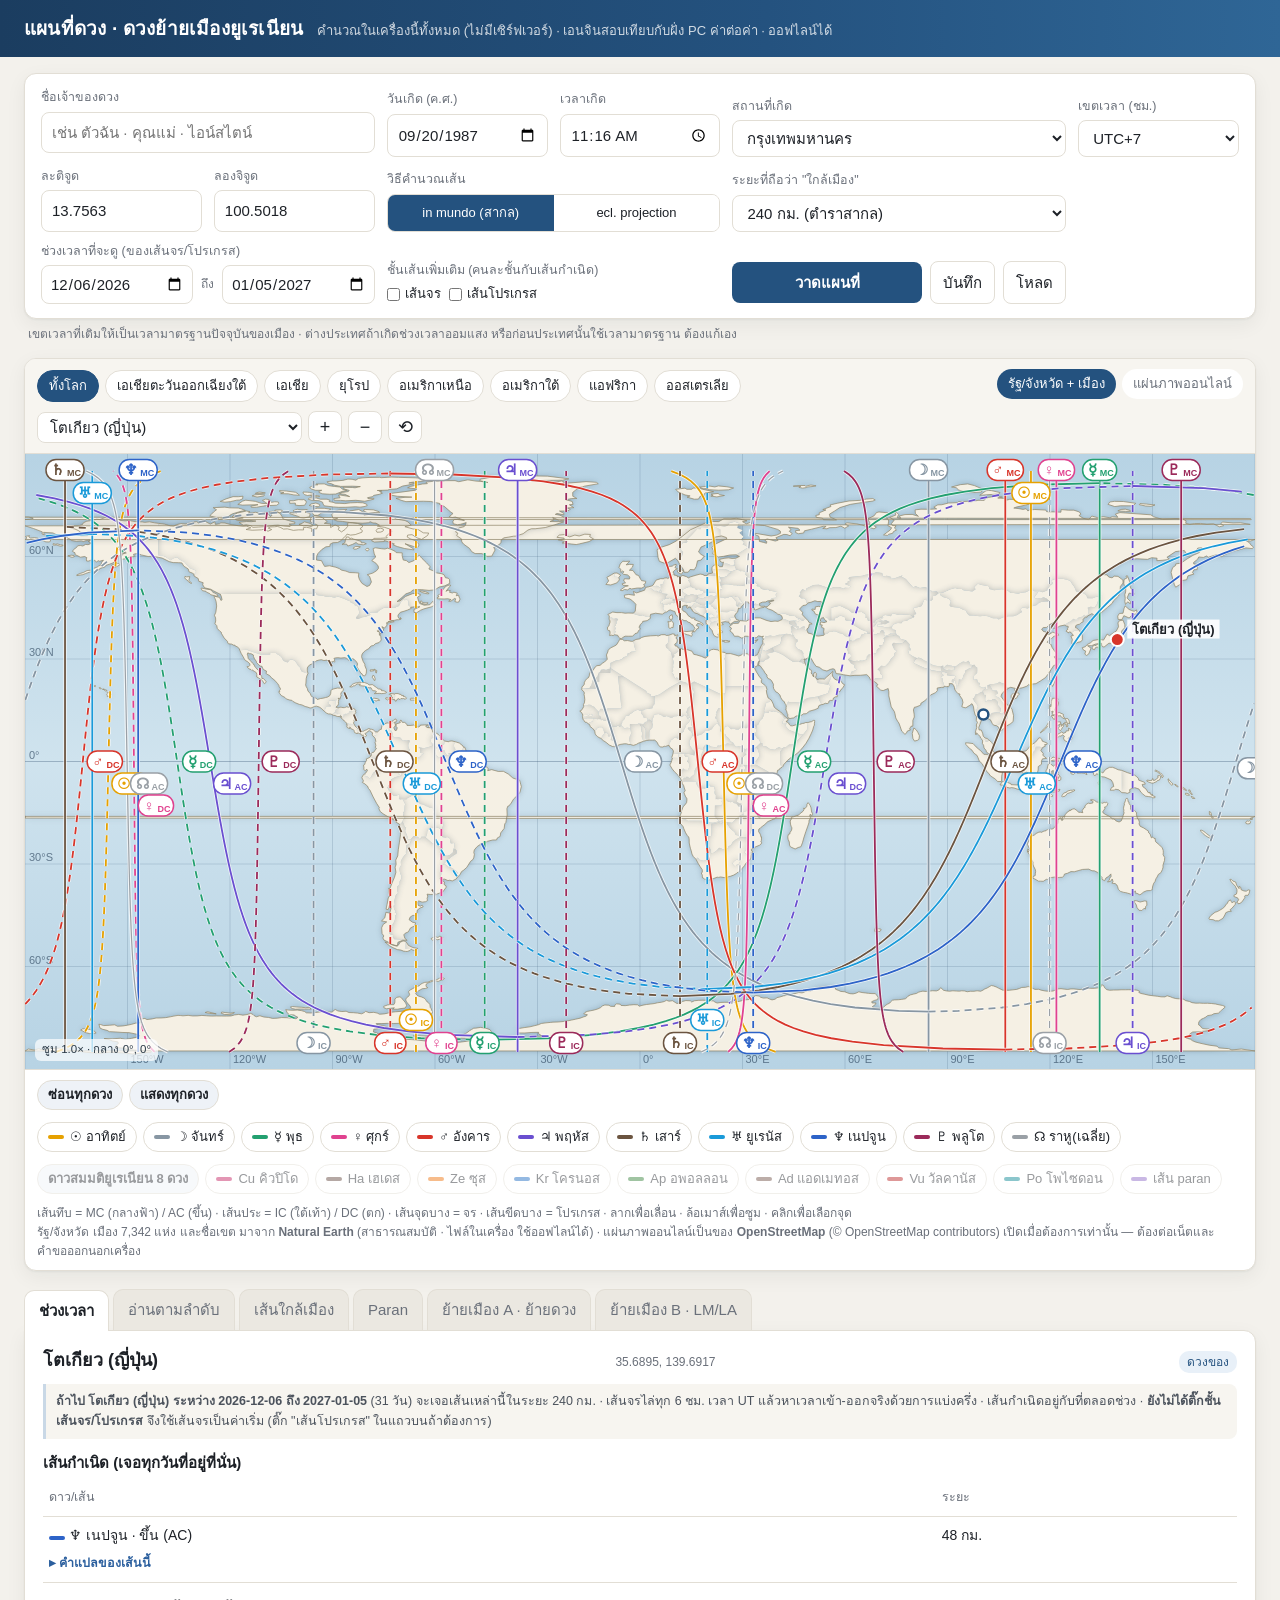
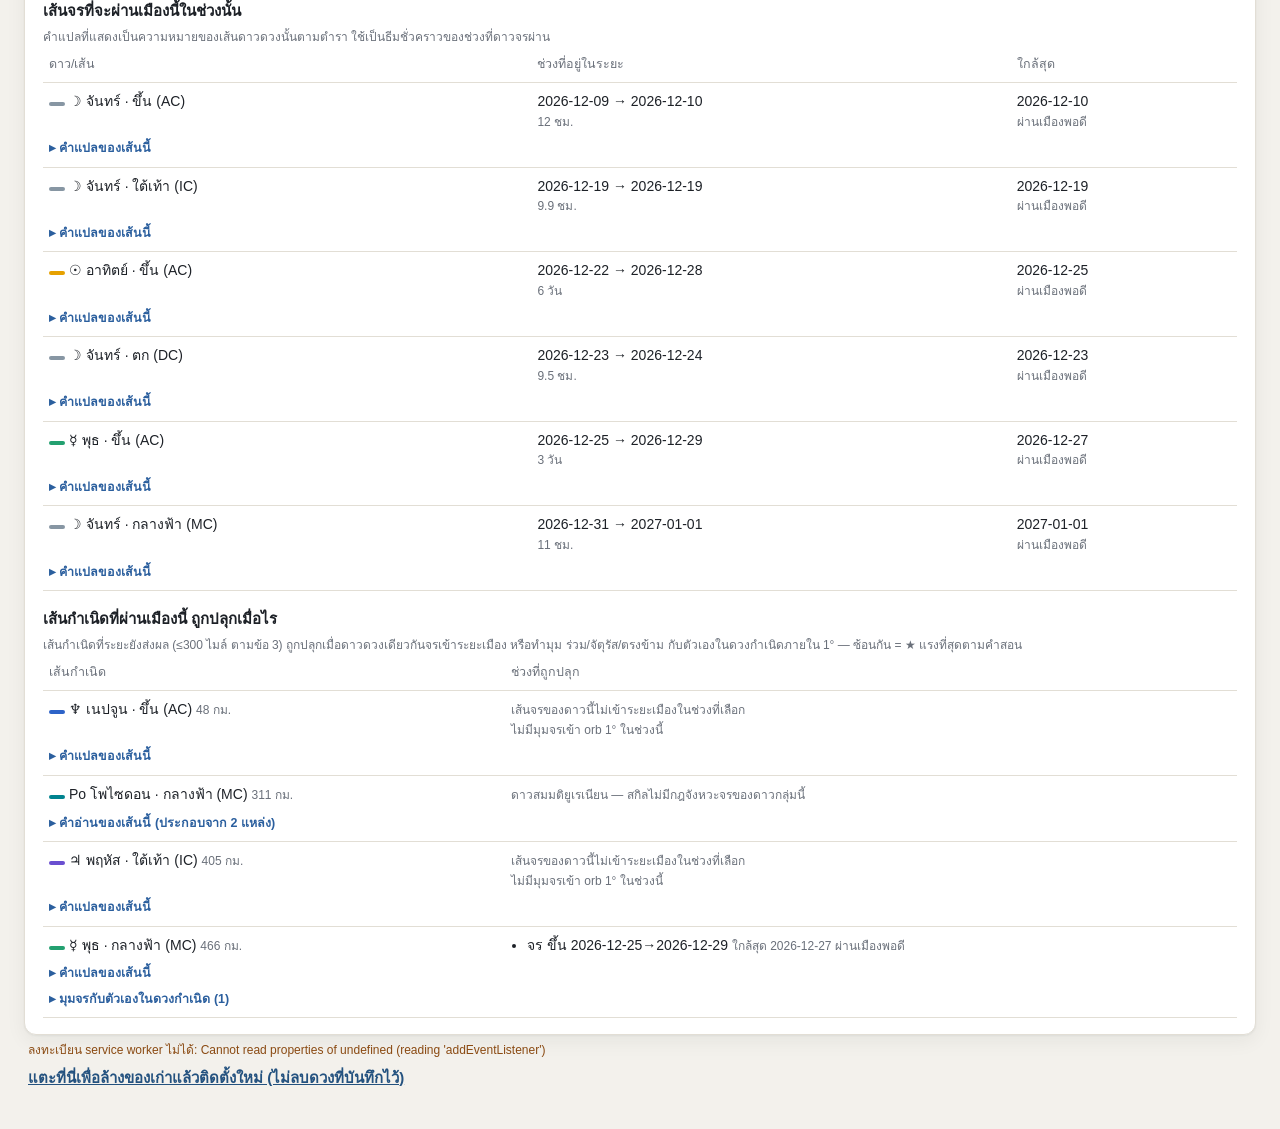
==== commit c63a6142: "Add files via upload" ====
--- a/map/index.html
+++ b/map/index.html
@@ -336,12 +336,15 @@
 // (ห้ามปัดหรือปล่อยให้ค่าไม่ถูกตั้ง เพราะเขตเวลาเข้าสูตรคำนวณโดยตรง)
 const TZ_LIST=[-12,-11,-10,-9.5,-9,-8,-7,-6,-5,-4,-3.5,-3,-2,-1,0,1,2,3,3.5,4,4.5,5,5.5,5.75,6,6.5,6.7,7,8,8.75,9,9.5,10,10.5,11,12,12.75,13,14];
 // 6.7 ชม. = 6:42 เวลาท้องถิ่นกรุงเทพที่ไทยใช้ก่อน 1 เม.ย. 1920 (ผู้ใช้สั่งเพิ่มคำเตือนเขตเวลา 29 ก.ย. 2026)
-const tzTxt=v=>v===6.7?"UTC+6:42 (ไทยก่อน 1920)":`UTC${v>=0?"+":"−"}${Number.isInteger(v)?Math.abs(v):Math.abs(v).toString().replace("-","")}`;
+// แสดงเป็น ชม.:นาที (เดิม "UTC+5.75" "UTC−9.5" อ่านยาก · ตรวจบั๊กรอบ 3)
+const tzTxt=v=>{if(v===6.7)return "UTC+6:42 (ไทยก่อน 1920)";const a=Math.abs(v),h=Math.floor(a),m=Math.round((a-h)*60);
+  return `UTC${v>=0?"+":"−"}${h}${m?":"+String(m).padStart(2,"0"):""}`};
 function fillTz(){const s=$("#tz");s.innerHTML="";TZ_LIST.forEach(v=>s.append(new Option(tzTxt(v),String(v))));s.value="7"}
 // คำเตือนเขตเวลา: เมืองในรายการมีค่าเดียวตายตัว = เวลามาตรฐานปัจจุบัน — ไม่รู้เวลาออมแสงหรือเวลาท้องถิ่นยุคเก่า
 function tzWarn(){const el=$("#tzwarn");if(!el)return;
-  const y=+($("#date").value||"").slice(0,4),tv=$("#tz").value,th=/^th:/.test($("#place").value)||tv==="7";
-  const old=y>0&&y<1920&&th&&tv!=="6.7";
+  // เทียบทั้งวันที่ — ไทยเปลี่ยนเป็น +7 วันที่ 1 เม.ย. 1920 (เดิมเทียบแค่ปี ม.ค.–มี.ค. 1920 หลุดคำเตือน · ตรวจบั๊กรอบ 3)
+  const dt=$("#date").value||"",tv=$("#tz").value,th=/^th:/.test($("#place").value)||tv==="7";
+  const old=/^\d{4}-/.test(dt)&&dt<"1920-04-01"&&th&&tv!=="6.7";
   el.innerHTML=(old?`<b style="color:var(--warn,#c0392b)">⚠ เกิดก่อน 1 เม.ย. 1920 (พ.ศ. 2463): ไทยยังใช้เวลาท้องถิ่นกรุงเทพ +6:42 ไม่ใช่ +7 — ถ้าเกิดในไทย ให้เลือกเขตเวลา "UTC+6:42"</b><br>`:"")+
     "เขตเวลาที่เติมให้เป็นเวลามาตรฐานปัจจุบันของเมือง · ต่างประเทศถ้าเกิดช่วงเวลาออมแสง หรือก่อนประเทศนั้นใช้เวลามาตรฐาน ต้องแก้เอง"}
 function setTz(v){const s=$("#tz"),val=String(v);
@@ -951,7 +954,7 @@
       `<div class="src">อ่านข้อมูลเมืองนี้ไม่ได้: ${esc(e.message)}</div>`+
       `<div class="empty">ลองเลือกจุดที่ไม่ใกล้ขั้วโลก หรือตรวจข้อมูลวันเกิด/เวลาเกิดอีกครั้ง</div>`;
   }
-  finally{if(my===citySeq&&own) $("#panel").classList.remove("loading")}
+  finally{if(my===citySeq&&own&&tab!=="guide"&&tab!=="window") $("#panel").classList.remove("loading")}   // สลับไปแท็บคำอ่านระหว่างโหลด ห้ามถอดแทน refreshTab
 }
 function buildLegend(){
   const lg=$("#legend");lg.innerHTML="";
@@ -1580,7 +1583,7 @@
 </script>
 <script>
 // ── ออฟไลน์: ลงทะเบียน service worker (แยกแคชจากแอปยูเรเนียน: urmap-v*) ──
-const MAP_CACHE="urmap-v14";
+const MAP_CACHE="urmap-v15";
 (function(){
   const el=document.createElement("div");el.className="hint";el.style.cssText="margin:6px 4px 0";el.id="swstat";
   document.querySelector(".wrap").append(el);
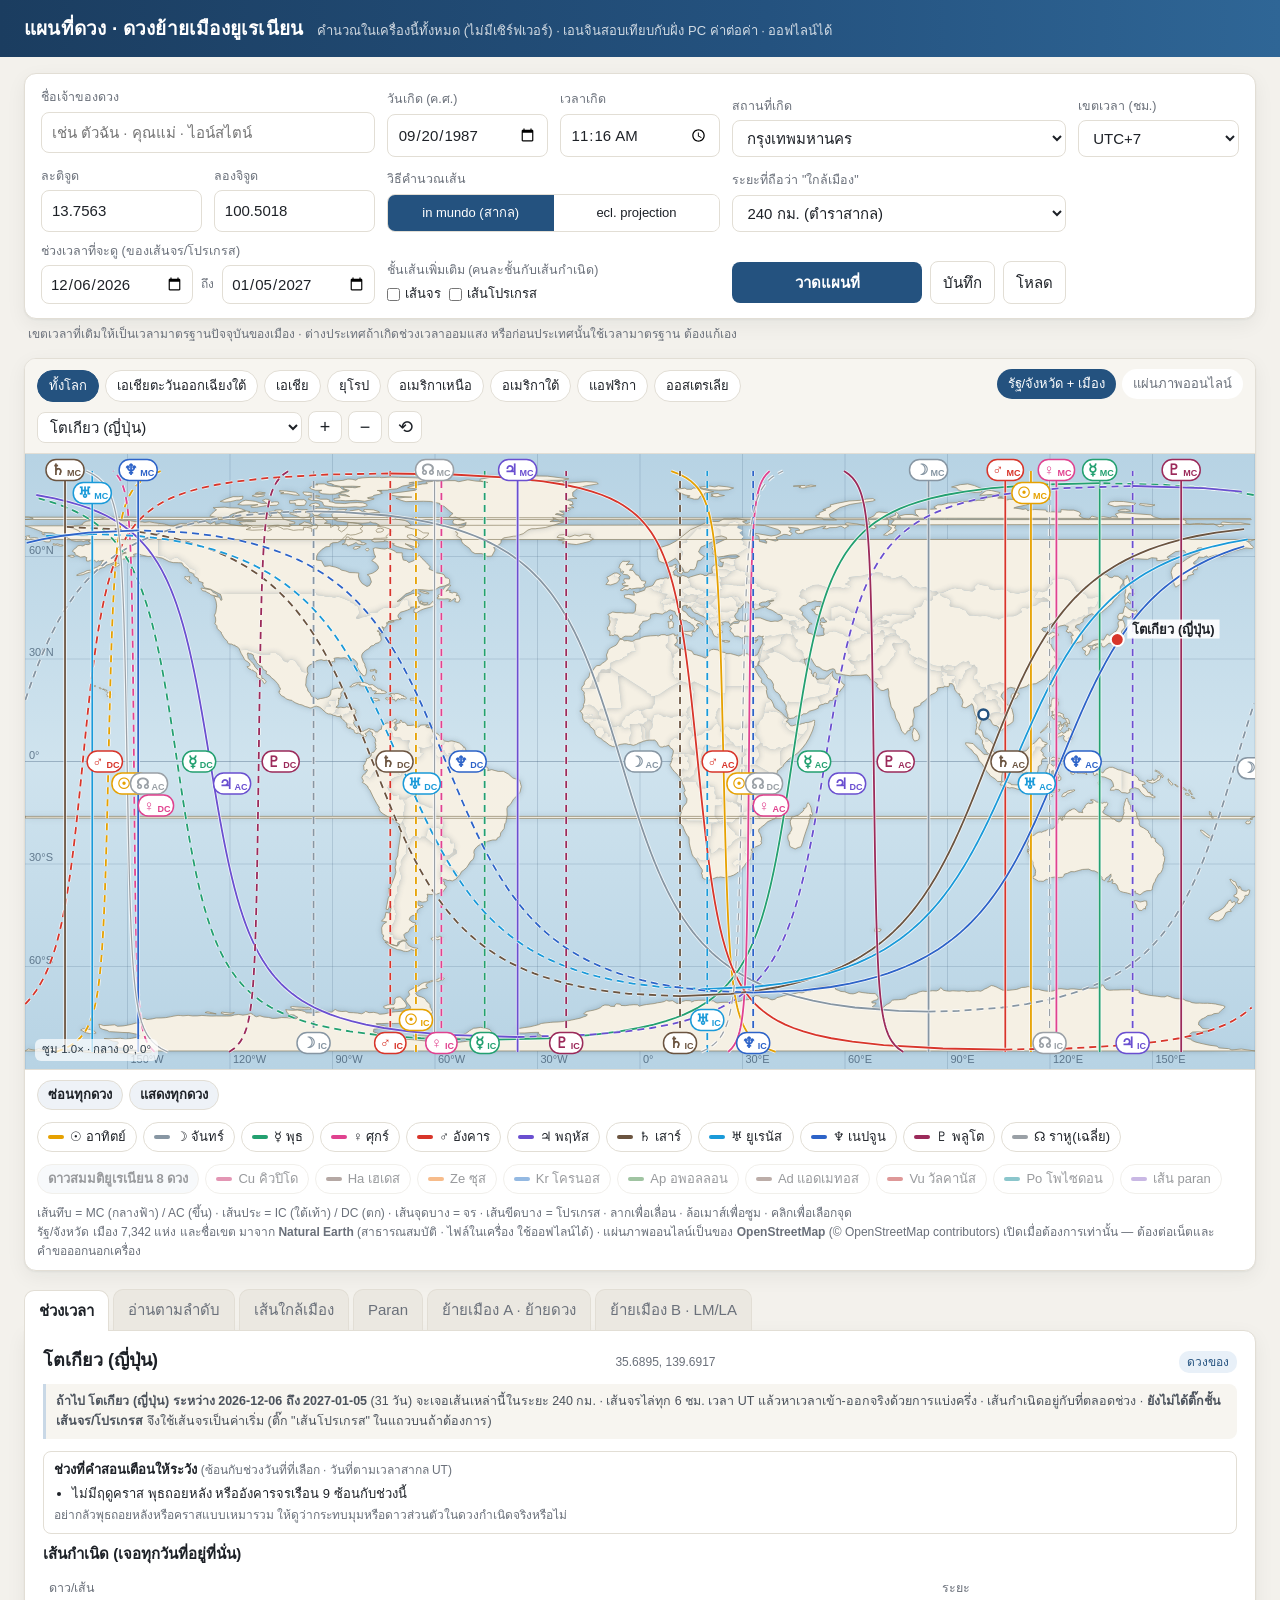
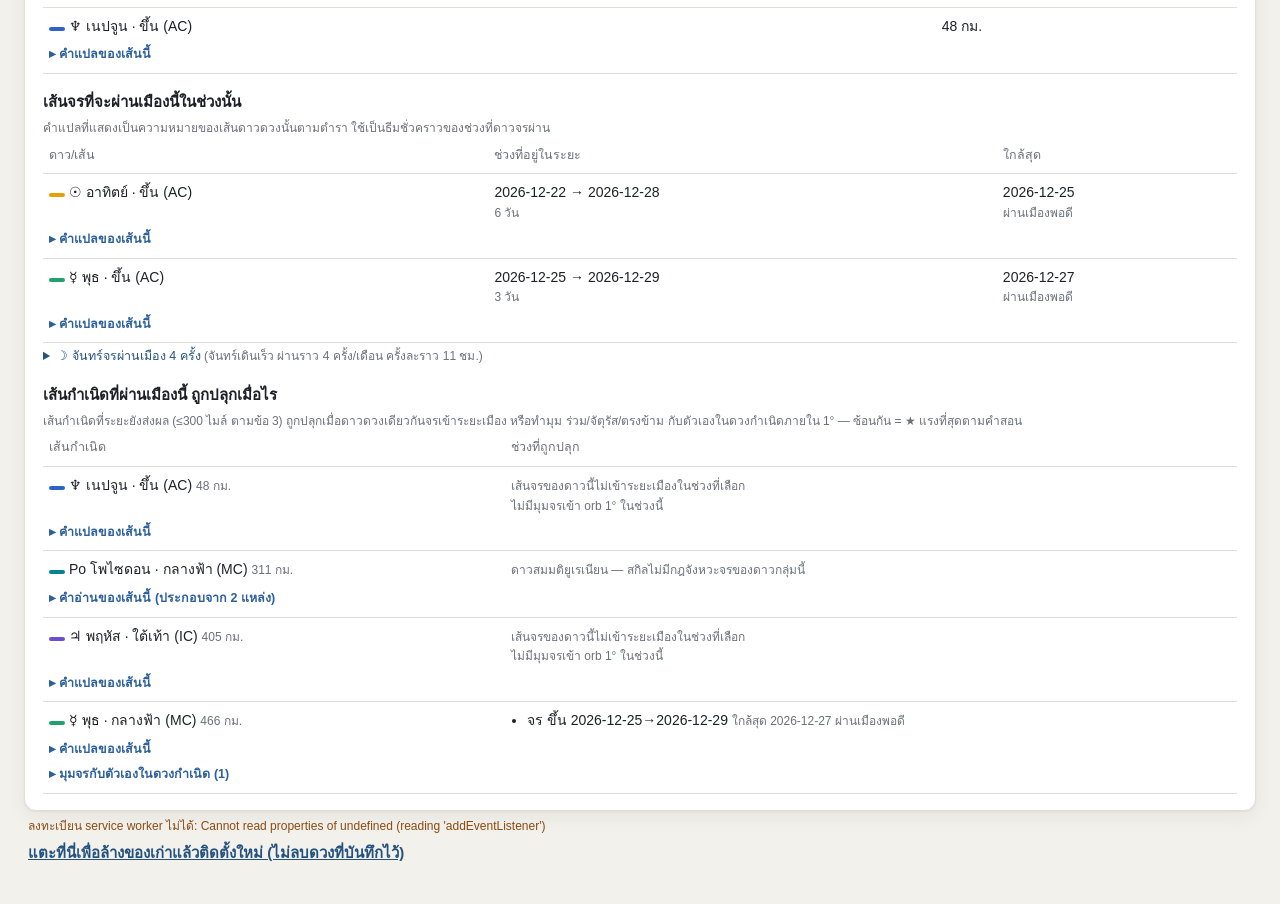
==== commit eea3b70e: "uranian urain-v134 + map" ====
--- a/map/index.html
+++ b/map/index.html
@@ -116,6 +116,13 @@
   .legend input{display:none}
   @media (max-width:700px){.legend{gap:8px}.legend label{padding:9px 13px;font-size:14px}}   /* เป้าแตะ ≥38px — ต้องอยู่หลังกฎ .legend label ข้างบน ไม่งั้นถูกทับ (เจอจริง) */
   .teach{margin-top:6px;font-size:12.5px}
+  /* v16 ป้ายข้อเท็จจริงต่อเส้น + กล่องสรุปเมือง — พับไว้ก่อน แตะแล้วขยาย (จอมือถือไม่ยาวเกิน) */
+  details.facts{margin-top:4px;font-size:12.5px}
+  details.facts>summary{cursor:pointer;color:var(--accent)}
+  details.facts ul,.citysum ul{margin:4px 0 0;padding-left:18px}
+  details.facts li,.citysum li{margin:2px 0}
+  .warn{color:#b0451f;font-weight:600}
+  .citysum{border:1px solid var(--line);border-radius:8px;padding:8px 10px;margin:8px 0;font-size:13px;background:#fff}
   .teach>summary{cursor:pointer;color:#2b5f9e;font-weight:600;list-style:none}
   .teach>summary::-webkit-details-marker{display:none}
   .teach>summary::before{content:"▸ ";}
@@ -290,6 +297,7 @@
 <script src="./reading.js"></script>
 <script src="./meanings.js"></script>
 <script src="./places.js"></script>
+<script src="./events.js"></script>
 <script src="./timing.js"></script>
 <script src="./api.js"></script>
 <script>
@@ -1044,7 +1052,17 @@
   return `<details class="teach"><summary>คำสอน ${rows.length} ข้อ</summary><ul>${main.map(item).join("")}</ul>`+
     (rest.length?`<details class="teach2"><summary>อีก ${rest.length} ข้อ (ความหมายทั่วไปของดาว/มุม · เคส · ประเด็นที่ยังไม่ชัด)</summary><ul>${rest.map(item).join("")}</ul></details>`:"")+`</details>`;
 }
+// ผู้ใช้สั่ง 5 ต.ค. 2026: เส้นจันทร์พับไว้บรรทัดเดียว — จันทร์โคจรครบรอบทุก ~27 วัน เส้น 4 มุมผ่านทุกเมืองราว 4 ครั้ง/เดือน
+// (ดวงทดสอบที่โตเกียวทั้งปี 2026: จันทร์ 54 จาก 74 ช่วง) ทำให้ดาวอื่นจมหาย · แตะแล้วขยายดูครบ ตัวเลขไม่เปลี่ยน
 function spanRows(list,kindTh){
+  const moon=list.filter(x=>x.body==="MO"),rest=list.filter(x=>x.body!=="MO");
+  if(!moon.length||list.length<6) return spanTable(list,kindTh);
+  const hrs=moon.map(x=>x.hours).sort((a,b)=>a-b),med=hrs[Math.floor(hrs.length/2)];
+  return (rest.length?spanTable(rest,kindTh):`<div class="empty">ไม่มีดาวอื่นนอกจากจันทร์ผ่านใกล้เมืองในช่วงนี้</div>`)+
+    `<details class="facts moonfold"><summary>${esc(moon[0].glyph)} จันทร์${esc(kindTh.replace(/^เส้น/,""))}ผ่านเมือง ${moon.length} ครั้ง `+
+    `<span class="hint">(จันทร์เดินเร็ว ผ่านราว 4 ครั้ง/เดือน ครั้งละราว ${hrTxt(med)})</span></summary>${spanTable(moon,kindTh)}</details>`;
+}
+function spanTable(list,kindTh){
   if(!list.length) return `<div class="empty">ไม่มี${kindTh}ผ่านใกล้เมืองในช่วงนี้</div>`;
   return `<div class="tw"><table><tr><th>ดาว/เส้น</th><th>ช่วงที่อยู่ในระยะ</th><th>ใกล้สุด</th></tr>`+
     list.map(x=>`<tr><td><span class="sw" style="background:${COLORS[x.body]}"></span> ${esc(x.glyph)} ${esc(x.th)} · ${ANG_TH[x.angle]}`+
@@ -1142,6 +1160,42 @@
       `<div class="hint">ในระยะที่ตั้งไว้ ${c.in_orb} เมือง</div></td></tr>`).join("")+`</table></div>`;
   return h;
 }
+// ── v16 ป้ายข้อเท็จจริงต่อเส้น (ประกอบสิ่งที่คำนวณไว้ ไม่ให้คะแนน) ─────────────────────────────
+const DIGN_TH={"เกษตร":"อยู่ราศีเกษตร","อุจ":"ได้อุจ","ประ":"เสียเกณฑ์ (ประ)","นิจ":"ตกนิจ"};
+// ผู้ใช้สั่ง 5 ต.ค. 2026: ป้าย/คำเตือนชุดใหม่ไม่ต้องมีลิงก์เวลาคลิป แค่ความหมายพอ — ที่มายังเก็บในข้อมูลและเทสต์ตรวจครบ
+// คงป้าย [ประสบการณ์] ไว้ เพราะบอกน้ำหนักของข้อความ (ไม่ใช่ลิงก์)
+function ruleNote(r){return r&&r.kind==="ประสบการณ์"?` <span class="hint">[ประสบการณ์]</span>`:""}
+function factsBlock(f,fr){
+  if(!f) return "";
+  fr=fr||{};
+  const hard=f.dignity.some(d=>d==="ประ"||d==="นิจ"),worst=/หนักที่สุด/.test(f.sect_role||""),cad=f.side&&!f.side.angular;
+  const flag=[cad?"เรือนกด":"",worst?"ดาวหนักประจำดวง":"",hard?DIGN_TH[f.dignity.find(d=>d==="ประ"||d==="นิจ")]:""].filter(Boolean);
+  const li=[];
+  li.push(`สภาพดาว: ${f.dignity.length?f.dignity.map(d=>esc(DIGN_TH[d]||d)).join(" · "):"ไม่ได้/ไม่เสียเกณฑ์"}`+
+    (f.hard.length?` · มุมหนัก: ${f.hard.map(a=>`${esc(a.other_th)} ${esc(a.aspect_th)} (${a.orb}°)`).join(", ")}`:"")+ruleNote(fr.condition));
+  li.push(`${f.sect==="day"?"ดวงกลางวัน":"ดวงกลางคืน"}: ${f.sect_role?`<span class="${worst?"warn":""}">${esc(f.sect_role)}</span>`:"ดาวดวงนี้ไม่ได้เป็นดาวดี/หนักที่สุดตาม sect"}`+ruleNote(fr.sect));
+  if(f.rules.length) li.push(`เป็นเจ้าเรือน ${f.rules.join(", ")} (ดวงกำเนิด) → ดึงเรื่องของเรือนนั้นเข้ามา`+ruleNote(fr.rules));
+  if(f.side) li.push(`<span class="${cad?"warn":""}">${f.side.east?"อยู่ฝั่งตะวันออกของเส้น":"อยู่ฝั่งตะวันตกของเส้น"} → ดาวอยู่ด้านเรือน ${f.side.house} `+
+    `(${f.side.angular?"เรือนมุม เห็นผลชัด":"เรือนกด เห็นผลน้อยกว่าที่คิด"})</span>`+ruleNote(fr.side)+ruleNote(fr.visible));
+  li.push(`ห่างมุมในดวงย้ายเมือง ${f.deg_from_angle}° (องศาสุริยยาตร์)`+ruleNote(fr.exact));
+  li.push(`ถ้าเวลาเกิดคลาด 15 นาที เส้นเลื่อนตะวันออก-ตก ราว ${Math.round(f.shift_km)} กม. ที่ละติจูดนี้`+ruleNote(fr.birth_time));
+  // ป้ายเตือนสั้นอยู่ใต้ชื่อเส้นทันที (ช่องแคบบนมือถือ) · รายละเอียดเป็น <details> ที่ liftReadings ยกไปแถวกว้างเต็ม
+  return (flag.length?`<div class="warn" style="font-size:12px">⚠ ${flag.map(esc).join(" · ")}</div>`:"")+
+    `<details class="facts"><summary>ข้อเท็จจริงของดาว${flag.length?` <span class="warn">(⚠ ${flag.length})</span>`:""}</summary><ul>`+
+    li.map(x=>`<li>${x}</li>`).join("")+`</ul></details>`;
+}
+function summaryBox(sm,err){
+  if(!sm) return "";
+  const it=[`เส้นใน 300 ไมล์ ${sm.n_lines} เส้น (เต็มกำลัง ${sm.n_full}) · paran ±1° ${sm.n_parans} คู่`];
+  if(sm.empty) it.push(`ไม่มีเส้นใน 300 ไมล์ → <b>เป็นกลาง</b> ไม่เสริมและไม่ขัด (ไม่ใช่ "ไม่ดี") ให้ดู paran และ local space ประกอบ`);
+  for(const x of sm.full_hard) it.push(`<span class="warn">⚠ อยู่ในระยะเต็มกำลังของเส้น${esc(x.th)} ${ANG_TH[x.angle]} (${Math.round(x.km)} กม.) และดาวดวงนี้สภาพยากในดวง</span>`);
+  if(sm.age!==null&&sm.age!==undefined) it.push(`อายุ ณ วันที่ดู ${sm.age} ปี — ดูคำสอนเรื่องวัยด้านล่าง`);
+  if(err) it.push(`<span class="hint">${esc(err)}</span>`);
+  return `<div class="citysum"><b>สรุปเมืองนี้</b> <span class="hint">(นับจำนวน ไม่ให้คะแนน — ตำราไม่ได้ให้ตัวเลขว่ากี่เส้นถึงเรียกว่ามาก)</span><ul>`+
+    it.map(x=>`<li>${x}</li>`).join("")+`</ul>`+
+    (sm.rules.length?`<details class="facts"><summary>คำสอนที่ใช้ประกอบ (${sm.rules.length})</summary><ul>`+
+      sm.rules.map(r=>`<li>${esc(r.text)}${ruleNote(r)}</li>`).join("")+`</ul></details>`:"")+`</div>`;
+}
 function step3Html(s3){
   if(!s3) return `<div class="empty">เลือกเมืองที่สนใจ (ช่องเมืองเหนือแผนที่) แล้วข้อนี้จะกรองเส้นให้</div>`;
   const lvl=r=>r.level==="เต็มกำลัง"?`<b style="color:#1d6b3a">เต็มกำลัง</b>`:`<b style="color:#8a6420">ปานกลาง</b>`;
@@ -1150,9 +1204,9 @@
     `<details class="teach"><summary>ที่มาของตัวเลขเกณฑ์ (${s3.rules.length} บรรทัดจากตำรา)</summary><ul>`+
     s3.rules.map(x=>`<li>${esc(x.value)} — ${esc(x.what)} <span class="hint">${esc(x.who)}</span> `+
       `<span class="cits">${x.cites.map(c=>`<a href="${esc(c.url)}" target="_blank" rel="noopener">▶${esc(c.ts)}</a>`).join(" ")}</span></li>`).join("")+
-    `</ul></details></div>`;
+    `</ul></details></div>`+summaryBox(s3.summary,s3.facts_error);
   h+= s3.kept.length?`<div class="tw"><table><tr><th>เส้นที่ส่งผลจริง</th><th>ระยะ</th></tr>`+
-    s3.kept.map(c=>`<tr><td><span class="sw" style="background:${COLORS[c.body]}"></span> ${esc(c.glyph)} ${esc(c.th)} · ${ANG_TH[c.angle]}`+
+    s3.kept.map(c=>`<tr><td><span class="sw" style="background:${COLORS[c.body]}"></span> ${esc(c.glyph)} ${esc(c.th)} · ${ANG_TH[c.angle]}`+factsBlock(c.facts,s3.fact_rules)+
       (c.reading?`<details class="teach"><summary>คำแปลของเส้นนี้</summary><div class="rd"><p>${esc(c.reading.text)}</p>`+
         c.reading.notes.map(n=>`<p class="note">${esc(n)}</p>`).join("")+`</div></details>`:
         (c.tnp?tnpBlock(c.tnp):`<div class="hint">${c.group==="uranian"?"ดาวสมมติยูเรเนียน — ไม่มีคำแปลเส้นในสองสำนัก":"ไม่มีคำแปลของเส้นนี้"}</div>`))+
@@ -1295,7 +1349,37 @@
   const woke=s6.natal_lines.filter(x=>x.windows.length||x.aspects.length).length, star=s6.natal_lines.filter(x=>x.best.length).length;
   return `<div class="rd"><p><b>${esc(s6.city.name)}</b> ระหว่าง ${esc(s6.date_from)} ถึง ${esc(s6.date_to)} (${s6.days} วัน) · ชั้นที่คิด: ${s6.kinds.map(k=>kindTh[k]).join(" + ")}</p>`+
     `<p>เส้นจร/โปรเกรสที่จะเข้าระยะเมือง <b>${nSpan}</b> ช่วง · เส้นกำเนิดที่ผ่านเมือง (ข้อ 3) ถูกปลุก <b>${woke}</b> จาก ${s6.natal_lines.length} เส้น · ★ ซ้อนกับมุมจร <b>${star}</b> เส้น</p>`+
+    (s6.cautions?`<p>ช่วงที่คำสอนเตือนให้ระวังซ้อนกับช่วงนี้: ฤดูคราส <b>${s6.cautions.eclipse_seasons.length}</b> · พุธถอยหลัง <b>${s6.cautions.mercury_rx.length}</b> · `+
+      `อังคารจรเรือน 9 <b>${s6.cautions.mars_9th?s6.cautions.mars_9th.spans.length:0}</b> ช่วง</p>`:"")+
     `<p>คำตอบเต็ม (ตารางช่วง วันใกล้สุด มุมจร) อยู่ที่แท็บ <b>ช่วงเวลา</b> <button class="chip" id="goWindow">เปิดแท็บช่วงเวลา ▸</button></p></div>`;
+}
+// ── v16 ชุด 2: ช่วงที่คำสอนเตือนให้ระวัง (ฤดูคราส · พุธถอยหลัง · อังคารจรเรือน 9) ──────────────────────
+function cautionsHtml(c){
+  if(!c) return "";
+  const R=c.rules||{},it=[];
+  for(const e of c.eclipse_seasons){
+    it.push(`<b>ฤดูคราส ${esc(e.from)} → ${esc(e.to)}</b>: `+e.eclipses.map(x=>`${x.kind==="solar"?"สุริยคราส":"จันทรคราส"}${esc(x.type)} ${esc(x.date)} ที่ ${esc(x.txt)}`).join(" · ")+ruleNote(R.eclipse)+
+      (e.solar&&c.node_line?`<div class="warn">⚠ เมืองนี้มีเส้นโหนดจันทร์ — ไม่แนะนำเริ่มเดินทางไปเส้นโหนดช่วงสุริยุปราคา${ruleNote(R.eclipse_node)}</div>`:""));
+  }
+  for(const m of c.mercury_rx){
+    const here=m.cover.filter(x=>x.line_here);
+    it.push(`<b>พุธถอยหลัง ${esc(m.from)} → ${esc(m.to)}</b> (${esc(m.txt_r)} ถอยถึง ${esc(m.txt_d)})`+
+      (c.mercury_line?`<div class="warn">⚠ เมืองนี้มีเส้นพุธ — คำสอนแนะนำไม่เซ็นสัญญา/จองตั๋วช่วงนี้ รอพุธเดินตรง${ruleNote(R.merc_line)}</div>`:"")+
+      (m.cover.length?`<div${here.length?' class="warn"':""}>พุธถอยหลังทับตำแหน่งดาวกำเนิด: ${m.cover.map(x=>esc(x.th)+(x.line_here?" (มีเส้นที่เมืองนี้ ⚠)":"")).join(", ")}${ruleNote(R.merc_cover)}</div>`:""));
+  }
+  if(c.mars_9th&&c.mars_9th.spans.length) for(const sp of c.mars_9th.spans)
+    it.push(`<b>อังคารจรเรือน 9 (ราศี${esc(c.mars_9th.sign_th)}) ${esc(sp.from)} → ${esc(sp.to)}</b>`+
+      (c.mars_9th.sect==="day"?` <span class="warn">· ดวงกลางวัน — คำสอนให้ระวังเป็นพิเศษ</span>`:"")+ruleNote(R.mars9));
+  return `<div class="citysum"><b>ช่วงที่คำสอนเตือนให้ระวัง</b> <span class="hint">(ซ้อนกับช่วงวันที่ที่เลือก · วันที่ตามเวลาสากล UT)</span><ul>`+
+    (it.length?it.map(x=>`<li>${x}</li>`).join(""):`<li>ไม่มีฤดูคราส พุธถอยหลัง หรืออังคารจรเรือน 9 ซ้อนกับช่วงนี้</li>`)+`</ul>`+
+    (R.dont_fear?`<div class="hint">${esc(R.dont_fear.text)}${ruleNote(R.dont_fear)}</div>`:"")+`</div>`;
+}
+// ตัวกระตุ้นจากดาวจรวงนอก — ช่วงก่อนองศาแน่นอน = เข้าใกล้ · หลัง = ผ่านไป (คำนวณจากวันที่ในข้อมูลเดิม)
+function triggersHtml(x,R){
+  if(!x.triggers||!x.triggers.length) return "";
+  return `<details class="teach"><summary>ดาวจรวงนอกมากระทบดาวเจ้าของเส้น (${x.triggers.length})</summary><ul>`+
+    x.triggers.slice(0,8).map(t=>`<li>${esc(t.mover_th)}จร ${esc(t.aspect_th)} ${esc(x.th)}กำเนิด: เข้าใกล้ ${esc(t.from)} → แน่นสุด ${esc(t.exact_date)} → ผ่านไปถึง ${esc(t.to)}</li>`).join("")+
+    `</ul>${R&&R.trigger?`<div class="hint">${esc(R.trigger.text)}${ruleNote(R.trigger)}</div>`:""}</details>`;
 }
 // (ข) ของจังหวะเวลา — เส้นกำเนิดที่ผ่านเมืองถูกปลุกเมื่อไร (แสดงในแท็บ "ช่วงเวลา")
 function awakenedHtml(t,kinds){
@@ -1312,6 +1396,7 @@
       `</td><td>${x.no_timing?`<span class="hint">ดาวสมมติยูเรเนียน — สกิลไม่มีกฎจังหวะจรของดาวกลุ่มนี้</span>`:
         (x.best.length?`<div class="rd"><p class="note">★ แรงที่สุด: `+x.best.slice(0,2).map(b=>`${esc(b.line.from)}→${esc(b.line.to)} ซ้อนกับมุม${esc(b.aspect.aspect_th)} แน่นสุด ${esc(b.aspect.exact_date)}`).join(" · ")+`</p></div>`:"")+
         (x.windows.length?`<ul style="margin:0;padding-left:16px">${x.windows.slice(0,4).map(w=>`<li>${win(w)}</li>`).join("")}</ul>`:`<span class="hint">เส้นจรของดาวนี้ไม่เข้าระยะเมืองในช่วงที่เลือก</span>`)+
+        triggersHtml(x,(t.cautions||{}).rules)+
         (x.aspects.length?`<details class="teach"><summary>มุมจรกับตัวเองในดวงกำเนิด (${x.aspects.length})</summary><ul>`+
           x.aspects.slice(0,6).map(a=>`<li>${kindTh[a.kind]} ${esc(a.aspect_th)} ${esc(a.from)}→${esc(a.to)} <span class="hint">แน่นสุด ${esc(a.exact_date)} คลาด ${a.off_deg}°</span></li>`).join("")+`</ul></details>`
           :`<div class="hint">ไม่มีมุมจรเข้า orb ${t.aspect_orb}° ในช่วงนี้</div>`)}</td></tr>`).join("")+`</table></div>`;
@@ -1391,6 +1476,7 @@
   let html=`<div class="src"><b>ถ้าไป ${esc(w.city.name)} ระหว่าง ${esc(w.date_from)} ถึง ${esc(w.date_to)}</b> (${w.days} วัน) `+
     `จะเจอเส้นเหล่านี้ในระยะ ${Math.round(w.orb_km)} กม. · เส้นจรไล่ทุก 6 ชม. เวลา UT แล้วหาเวลาเข้า-ออกจริงด้วยการแบ่งครึ่ง · เส้นกำเนิดอยู่กับที่ตลอดช่วง`+
     (w.kinds_defaulted?` · <b>ยังไม่ได้ติ๊กชั้นเส้นจร/โปรเกรส</b> จึงใช้เส้นจรเป็นค่าเริ่ม (ติ๊ก "เส้นโปรเกรส" ในแถวบนถ้าต้องการ)`:"")+`</div>`;
+  if(w.timing) html+=cautionsHtml(w.timing.cautions);
   html+=`<h3>เส้นกำเนิด (เจอทุกวันที่อยู่ที่นั่น)</h3>`+
     (w.natal_near.length?`<div class="tw"><table><tr><th>ดาว/เส้น</th><th>ระยะ</th></tr>`+
       w.natal_near.map(h=>`<tr><td><span class="sw" style="background:${COLORS[h.body]}"></span> ${esc(h.glyph)} ${esc(h.th)} · ${ANG_TH[h.angle]}`+
@@ -1425,8 +1511,8 @@
   if(tab==="window"){p.innerHTML=head+windowHtml();return}   // ใช้ windowData อย่างเดียว ไม่ใช้ cityData เช่นกัน
   if(!d)return;
   if(tab==="near"){
-    p.innerHTML=head+`<div class="src">เส้นดาวกำเนิด (${d.method==="mundo"?"in mundo":"ecl. projection"}) ที่ห่างเมืองไม่เกิน ${d.orb_km} กม. · เป็นวิธีของ Jim Lewis/ตำราสากล ไม่ใช่ยูเรเนียน<br>คำแปลรวมสองสำนัก: <span class="tg both">ตรงกัน</span> ทั้งคู่พูดตรงกัน · <span class="tg h">H</span> สายคำสอน · <span class="tg a">A</span> ตำราสากล (สรุปย่อ) — กดที่ ▶เวลา หรือ astro: เพื่อเปิดต้นฉบับ</div>`+
-      (d.lines_near.length?`<div class="tw"><table><tr><th>ดาว</th><th>เส้น</th><th>ระยะ</th></tr>`+d.lines_near.map((h,i)=>`<tr><td><span class="sw" style="background:${COLORS[h.body]}"></span> ${esc(h.glyph)} ${esc(h.th)}${h.group==="uranian"?` <span class="hint">(ดาวสมมติยูเรเนียน · ไม่มีคำสอนความหมายของดาวดวงนี้ · มีเฉพาะความหมายของมุม)</span>`:""}${textBlock(h.text_reading)}${h.text_reading?"":tnpBlock(h.tnp)}${readBlock(h.reading)}${teachBlock(h,i)}${acBlock(h.astrocom)}</td><td>${ANG_TH[h.angle]}</td><td class="num">${Math.round(h.km)} กม.${strength(h.km)}</td></tr>`).join("")+`</table></div>`+SRC_NOTE:`<div class="empty">ไม่มีเส้นในระยะนี้ — ลองขยายระยะที่ช่อง "ระยะที่ถือว่าใกล้เมือง"</div>`)+
+    p.innerHTML=head+summaryBox(d.summary,d.facts_error)+`<div class="src">เส้นดาวกำเนิด (${d.method==="mundo"?"in mundo":"ecl. projection"}) ที่ห่างเมืองไม่เกิน ${d.orb_km} กม. · เป็นวิธีของ Jim Lewis/ตำราสากล ไม่ใช่ยูเรเนียน<br>คำแปลรวมสองสำนัก: <span class="tg both">ตรงกัน</span> ทั้งคู่พูดตรงกัน · <span class="tg h">H</span> สายคำสอน · <span class="tg a">A</span> ตำราสากล (สรุปย่อ) — กดที่ ▶เวลา หรือ astro: เพื่อเปิดต้นฉบับ</div>`+
+      (d.lines_near.length?`<div class="tw"><table><tr><th>ดาว</th><th>เส้น</th><th>ระยะ</th></tr>`+d.lines_near.map((h,i)=>`<tr><td><span class="sw" style="background:${COLORS[h.body]}"></span> ${esc(h.glyph)} ${esc(h.th)}${factsBlock(h.facts,d.fact_rules)}${h.group==="uranian"?` <span class="hint">(ดาวสมมติยูเรเนียน · ไม่มีคำสอนความหมายของดาวดวงนี้ · มีเฉพาะความหมายของมุม)</span>`:""}${textBlock(h.text_reading)}${h.text_reading?"":tnpBlock(h.tnp)}${readBlock(h.reading)}${teachBlock(h,i)}${acBlock(h.astrocom)}</td><td style="white-space:nowrap">${ANG_TH[h.angle]}</td><td class="num">${Math.round(h.km)} กม.${strength(h.km)}</td></tr>`).join("")+`</table></div>`+SRC_NOTE:`<div class="empty">ไม่มีเส้นในระยะนี้ — ลองขยายระยะที่ช่อง "ระยะที่ถือว่าใกล้เมือง"</div>`)+
       crossTable(d)+dynTable(d);   // เส้นจรเป็นชั้นแยก ต้องขึ้นแม้ไม่มีเส้นกำเนิด (ซิดนีย์ 12 ม.ค. 2026: จันทร์ MC จร 95 กม. เคยหายจากจอ)
   }else if(tab==="paran"){
     p.innerHTML=head+`<div class="src">ดาวสองดวงอยู่บนแกนพร้อมกัน ที่ละติจูดห่างเมืองไม่เกิน 1° (≈111 กม. · สายคำสอน ใช้ 1°)</div>`+
@@ -1583,7 +1669,7 @@
 </script>
 <script>
 // ── ออฟไลน์: ลงทะเบียน service worker (แยกแคชจากแอปยูเรเนียน: urmap-v*) ──
-const MAP_CACHE="urmap-v15";
+const MAP_CACHE="urmap-v17";
 (function(){
   const el=document.createElement("div");el.className="hint";el.style.cssText="margin:6px 4px 0";el.id="swstat";
   document.querySelector(".wrap").append(el);
@@ -1607,6 +1693,9 @@
       const mine=new URL("sw.js",location.href).href;
       const ready=async()=>{
         const a=reg.active; if(!a||a.scriptURL!==mine){say("ยังไม่พร้อมออฟไลน์ — service worker ของแผนที่ยังไม่ทำงาน ลองรีโหลดตอนมีเน็ต",false);offerFix();return}
+        // caches.open() "สร้างแคชถ้ายังไม่มี" — หน้ารุ่นเก่าที่เปิดค้างตอนรุ่นใหม่ activate (SW ใหม่เพิ่งลบแคชรุ่นนี้)
+        // เคยเรียก open แล้วได้แคชเปล่าชื่อรุ่นเก่าค้าง (urmap-v15 ว่าง 0 ไฟล์ หลังขึ้น v16) → ตรวจด้วย has ก่อน (urmap-v17)
+        if(!(await caches.has(MAP_CACHE))){say("ติดตั้งรุ่นใหม่แล้ว — รีโหลดหน้าเพื่อใช้รุ่นใหม่",true);return}
         const c=await caches.open(MAP_CACHE); const need=["./index.html","./ephem.bin.gz","./beta.bin.gz","./engine.js","./geo/countries-110m.json"];
         const miss=[];for(const f of need)if(!(await c.match(f)))miss.push(f);
         if(miss.length){say("ยังไม่พร้อมออฟไลน์ — ไฟล์ยังไม่ครบในแคช "+MAP_CACHE+": "+miss.join(", "),false);offerFix();return}
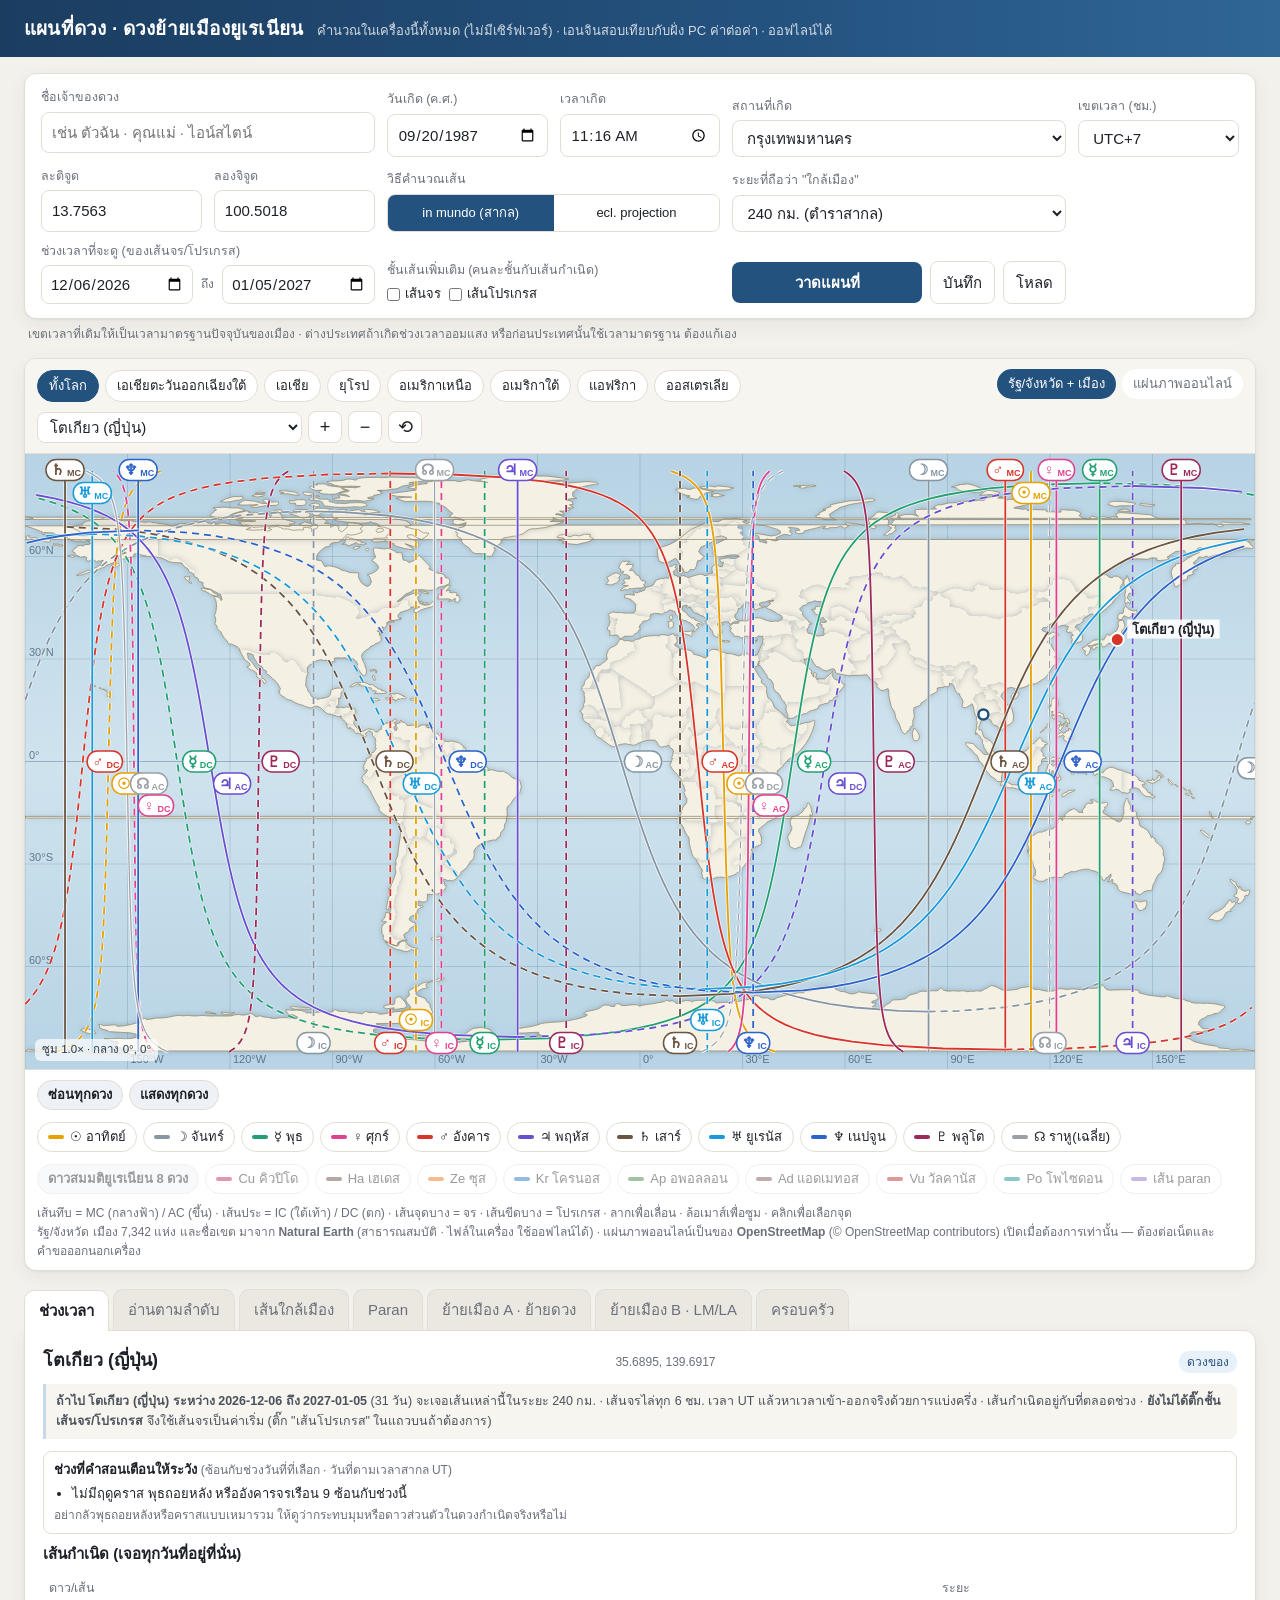
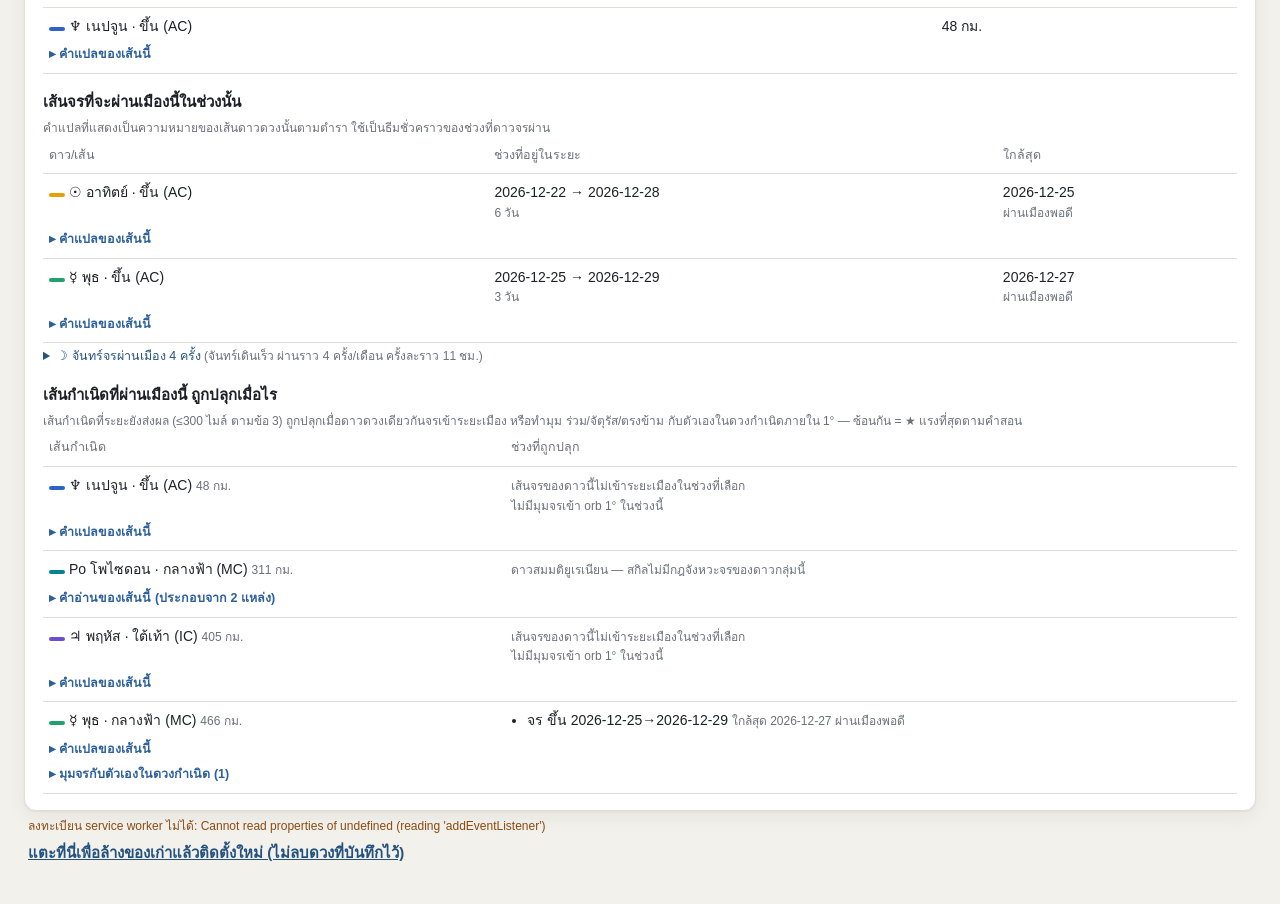
==== commit 328fe3a8: "uranian urain-v135 + map" ====
--- a/map/index.html
+++ b/map/index.html
@@ -122,6 +122,10 @@
   details.facts ul,.citysum ul{margin:4px 0 0;padding-left:18px}
   details.facts li,.citysum li{margin:2px 0}
   .warn{color:#b0451f;font-weight:600}
+  .famsel{display:flex;flex-wrap:wrap;gap:6px 14px;margin-top:6px}
+  .famrow{display:flex;align-items:center;gap:6px;font-size:13.5px;color:var(--ink);margin:0}
+  .famrow input{width:auto}
+  .famrow select{width:auto;padding:2px 6px;font-size:12.5px}
   .citysum{border:1px solid var(--line);border-radius:8px;padding:8px 10px;margin:8px 0;font-size:13px;background:#fff}
   .teach>summary{cursor:pointer;color:#2b5f9e;font-weight:600;list-style:none}
   .teach>summary::-webkit-details-marker{display:none}
@@ -286,6 +290,7 @@
       <button data-t="paran">Paran</button>
       <button data-t="relA">ย้ายเมือง A · ย้ายดวง</button>
       <button data-t="relB">ย้ายเมือง B · LM/LA</button>
+      <button data-t="family">ครอบครัว</button>
     </div>
     <div class="card panel" id="panel"></div>
   </div>
@@ -933,12 +938,18 @@
 // เอา readingData ที่ค้างมาวาดต่อ · ทางแก้: ทุกจุดที่อินพุตเปลี่ยนเรียก invalidatePanels()+refreshTab()
 // panelSeq/citySeq: คำตอบที่มาช้ากว่าคำขอล่าสุดถูกทิ้ง ไม่งั้นเปลี่ยนเมืองรัว ๆ แล้วเมืองเก่าทับเมืองใหม่ได้
 let panelSeq=0, citySeq=0;
-function invalidatePanels(){readingData=null;windowData=null}
+function invalidatePanels(){readingData=null;windowData=null;familyData=null}
 async function refreshTab(){
   const my=++panelSeq;
   // แท็บที่ไม่ต้องรอคำอ่าน ต้องถอดสถานะ "กำลังโหลด" ของคำขอก่อนหน้าเอง — ไม่งั้นแผงจาง 55% และกดไม่ได้ถาวร
   // (คำขอเก่าที่กลับมาทีหลังเห็นว่าไม่ใช่คำขอล่าสุดจึงไม่ถอดให้ — ตรวจบั๊ก 29 ก.ย. 2026)
-  if(tab!=="guide"&&tab!=="window") $("#panel").classList.remove("loading");
+  if(tab!=="guide"&&tab!=="window"&&tab!=="family") $("#panel").classList.remove("loading");
+  if(tab==="family"&&!familyData){
+    $("#panel").classList.add("loading");
+    try{const r=await loadFamily(); if(my!==panelSeq) return; familyData=r}
+    catch(err){if(my!==panelSeq) return; familyData={error:err.message}}
+    finally{if(my===panelSeq) $("#panel").classList.remove("loading")}
+  }
   if(tab==="guide"||tab==="window"){
     $("#panel").classList.add("loading");
     try{const r=await (tab==="guide"?loadReading():loadWindow()); if(my!==panelSeq) return;
@@ -1353,6 +1364,78 @@
       `อังคารจรเรือน 9 <b>${s6.cautions.mars_9th?s6.cautions.mars_9th.spans.length:0}</b> ช่วง</p>`:"")+
     `<p>คำตอบเต็ม (ตารางช่วง วันใกล้สุด มุมจร) อยู่ที่แท็บ <b>ช่วงเวลา</b> <button class="chip" id="goWindow">เปิดแท็บช่วงเวลา ▸</button></p></div>`;
 }
+// ── v18 ชุด 3: แท็บครอบครัว/คู่รัก (ผู้ใช้เลือกแท็บใหม่ 5 ต.ค. 2026) ─────────────────────────────────
+// คำนวณดวงสมาชิกทีละคนด้วย /api/city เดิม (ป้ายข้อเท็จจริง v16 ครบ) — ตามคำสอน "ดูทุกคนแยกกัน ห้ามใช้ทางลัด"
+// ไม่สร้างดวงรวมของครอบครัว · ดวงประสมของคู่รักยังไม่ได้คำนวณ (บอกตรง ๆ บนหน้าจอ)
+let familyData=null;
+const FAM_KEY="acg_family_v1", FAM_ROLES=["พ่อแม่","คู่รัก","ลูก","อื่น ๆ"], FAM_MAX=5;
+function famState(){try{const v=JSON.parse(localStorage.getItem(FAM_KEY)||"{}");return {sel:Array.isArray(v.sel)?v.sel:[],role:v.role&&typeof v.role==="object"?v.role:{}}}catch(e){return {sel:[],role:{}}}}
+function famSave(st){try{localStorage.setItem(FAM_KEY,JSON.stringify(st))}catch(e){}}
+function famMembers(){
+  const st=famState(),all=savedList();
+  return st.sel.map(n=>all.find(c=>c.name===n)).filter(Boolean).slice(0,FAM_MAX)
+    .map(c=>({...c,role:FAM_ROLES.includes(st.role[c.name])?st.role[c.name]:"อื่น ๆ"}))
+    .sort((a,b)=>FAM_ROLES.indexOf(a.role)-FAM_ROLES.indexOf(b.role));   // พ่อแม่ก่อนตามคำสอน
+}
+const famBody=c=>({date:c.date,time:c.time,tz:+c.tz,lat:+c.lat,lon:+c.lon,method});
+async function loadFamily(){
+  const ms=famMembers();
+  if(!city||ms.length<2) return {members:[],ms};
+  const orb=+$("#orb").value||483, out=[];
+  for(const m of ms){
+    const d=await post("/api/city",{...famBody(m),city,orb_km:orb,date_on:$("#dynDate").value||undefined});
+    const lines=d.lines_near.filter(h=>h.km<=300*MI);
+    out.push({m,summary:d.summary,lines,rules:d.fact_rules});
+  }
+  // คู่รัก: อีกคนเกิดใกล้เส้น DC ของเราไหม — ถามด้วย /api/city เดิม โดยให้ "เมือง" = ที่เกิดของอีกคน
+  // เฉพาะคู่ที่มีคนหนึ่งเป็น "คู่รัก" และอีกคนเป็นคู่รัก/พ่อแม่ (คู่ครอง) — ไม่เช็กลูก · เช็กทั้งสองทิศ
+  const pairs=[],adults=ms.filter(m=>m.role==="คู่รัก"||m.role==="พ่อแม่");
+  for(const a of adults) for(const b of adults) if(b!==a&&(a.role==="คู่รัก"||b.role==="คู่รัก")){
+    const d=await post("/api/city",{...famBody(a),city:{name:b.place_name||b.name,lat:+b.lat,lon:+b.lon},orb_km:300*MI});
+    pairs.push({a:a.name,b:b.name,dc:d.lines_near.filter(h=>h.angle==="DC").map(h=>({th:h.th,km:h.km}))});
+  }
+  return {members:out,pairs,ms};
+}
+function familyHtml(){
+  const all=savedList(),st=famState(),fd=familyData;
+  if(all.length<2) return `<div class="empty">บันทึกดวงไว้อย่างน้อย 2 ดวงก่อน (ปุ่ม "บันทึก" ใต้ฟอร์ม) แล้วเลือกสมาชิกที่นี่</div>`;
+  let h=`<div class="citysum"><b>เลือกสมาชิก</b> <span class="hint">(สูงสุด ${FAM_MAX} คน · เลือกบทบาทเพื่อเรียงพ่อแม่ก่อนตามคำสอน)</span><div class="famsel">`+
+    all.map(c=>{const on=st.sel.includes(c.name);return `<label class="famrow"><input type="checkbox" class="fam-chk" data-n="${esc(c.name)}"${on?" checked":""}> ${esc(c.name)}`+
+      (on?` <select class="fam-role" data-n="${esc(c.name)}">${FAM_ROLES.map(r=>`<option${(st.role[c.name]||"อื่น ๆ")===r?" selected":""}>${esc(r)}</option>`).join("")}</select>`:"")+`</label>`}).join("")+`</div></div>`;
+  if(!city) return h+`<div class="empty">เลือกเมืองที่จะไป (ช่องเมืองเหนือแผนที่) แล้วแท็บนี้จะเทียบให้ทุกคน</div>`;
+  if(!fd) return h;
+  if(fd.error) return h+`<div class="src">คำนวณไม่สำเร็จ: ${esc(fd.error)}</div>`;
+  if(fd.members.length<2) return h+`<div class="empty">ติ๊กเลือกอย่างน้อย 2 คน</div>`;
+  const R=fd.members[0].rules||{},good=x=>x.lines.some(l=>l.facts&&/เป็นคุณที่สุด/.test(l.facts.sect_role||"")),hard=x=>x.summary.full_hard.length>0;
+  for(const x of fd.members){
+    const sm=x.summary;
+    h+=`<h3 style="margin-top:14px">${esc(x.m.name)} <span class="hint">· ${esc(x.m.role)} · เกิด ${esc(x.m.date)} ${esc(x.m.place_name||"")}</span></h3>`+
+      (x.lines.length?`<div class="tw"><table><tr><th>เส้นใน 300 ไมล์</th><th>ระยะ</th></tr>`+x.lines.map(l=>`<tr><td><span class="sw" style="background:${COLORS[l.body]}"></span> ${esc(l.glyph)} ${esc(l.th)} · ${ANG_TH[l.angle]}`+
+        factsBlock(l.facts,x.rules)+`</td><td class="num">${Math.round(l.km)} กม.</td></tr>`).join("")+`</table></div>`
+        :`<div class="hint">ไม่มีเส้นใน 300 ไมล์ → เป็นกลาง (ไม่ใช่ "ไม่ดี")</div>`)+
+      sm.full_hard.map(f=>`<div class="warn">⚠ อยู่ระยะเต็มกำลังของเส้น${esc(f.th)} ${ANG_TH[f.angle]} และดาวดวงนี้สภาพยากในดวง</div>`).join("");
+  }
+  const g=fd.members.filter(good).map(x=>x.m.name),hd=fd.members.filter(hard).map(x=>x.m.name);
+  const it=[];
+  if(g.some(a=>hd.some(b=>b!==a)))      // คนหนึ่งมีเส้นดาวดี อีกคน (คนละคน) อยู่ใกล้ดาวสภาพยาก
+    it.push(`<span class="warn">⚠ เส้นขัดกัน: ${g.map(esc).join(", ")} มีเส้นดาวดีประจำดวง แต่ ${hd.map(esc).join(", ")} อยู่ระยะเต็มกำลังของดาวสภาพยาก</span> — ${esc((R.fam_conflict||{}).text||"")}`);
+  for(const p of fd.pairs||[]) it.push(`คู่รัก: ${esc(p.b)} เกิดใกล้เส้น DC ของ ${esc(p.a)}? `+
+    (p.dc.length?`<b>ใช่</b> — ${p.dc.map(d=>`${esc(d.th)} DC ${Math.round(d.km)} กม.`).join(" · ")}`:`ไม่มีเส้น DC ใน 300 ไมล์`)+(R.partner_dc?` <span class="hint">(${esc(R.partner_dc.text)})</span>`:""));
+  if(fd.ms.some(m=>m.role==="คู่รัก")) it.push(`<span class="hint">ดวงประสมของคู่รักยังไม่ได้คำนวณในแอปนี้ — ${esc((R.fam_composite||{}).text||"")}</span>`);
+  h+=`<div class="citysum"><b>สรุปทั้งครอบครัว</b><ul>${it.map(x=>`<li>${x}</li>`).join("")||"<li>ไม่พบเส้นขัดกันตามเกณฑ์</li>"}</ul>`+
+    `<details class="facts"><summary>คำสอนที่ใช้ประกอบ</summary><ul>`+["fam_parents","fam_separate","fam_conflict","fam_composite","partner_dc"].filter(k=>R[k]).map(k=>`<li>${esc(R[k].text)}${ruleNote(R[k])}</li>`).join("")+`</ul></details></div>`;
+  return h;
+}
+$("#panel").addEventListener("change",async e=>{       // แท็บครอบครัว: ติ๊กสมาชิก / เลือกบทบาท
+  const c=e.target.closest(".fam-chk,.fam-role"); if(!c) return;
+  const st=famState(),n=c.dataset.n;
+  if(c.classList.contains("fam-chk")){
+    if(c.checked&&!st.sel.includes(n)){if(st.sel.length>=FAM_MAX){c.checked=false;alert(`เลือกได้สูงสุด ${FAM_MAX} คน`);return}st.sel.push(n)}
+    if(!c.checked) st.sel=st.sel.filter(x=>x!==n);
+  }else st.role[n]=c.value;
+  famSave(st); familyData=null; await refreshTab();
+});
+
 // ── v16 ชุด 2: ช่วงที่คำสอนเตือนให้ระวัง (ฤดูคราส · พุธถอยหลัง · อังคารจรเรือน 9) ──────────────────────
 function cautionsHtml(c){
   if(!c) return "";
@@ -1509,6 +1592,7 @@
   if(tab==="guide"){p.innerHTML=guideHtml();return}   // ข้อ 1 เป็นเรื่องดวงกำเนิด ไม่ใช้ cityData — ต้องวาดได้แม้ /api/city ล้ม
   const head=city?`<div class="cityhead"><h2>${esc(city.name)}</h2><span class="hint">${city.lat.toFixed(4)}, ${city.lon.toFixed(4)}</span> ${ownerTag()}</div>`:"";
   if(tab==="window"){p.innerHTML=head+windowHtml();return}   // ใช้ windowData อย่างเดียว ไม่ใช้ cityData เช่นกัน
+  if(tab==="family"){p.innerHTML=head+familyHtml();return}   // v18 ใช้ familyData (คำนวณดวงสมาชิกแต่ละคนแยกกัน)
   if(!d)return;
   if(tab==="near"){
     p.innerHTML=head+summaryBox(d.summary,d.facts_error)+`<div class="src">เส้นดาวกำเนิด (${d.method==="mundo"?"in mundo":"ecl. projection"}) ที่ห่างเมืองไม่เกิน ${d.orb_km} กม. · เป็นวิธีของ Jim Lewis/ตำราสากล ไม่ใช่ยูเรเนียน<br>คำแปลรวมสองสำนัก: <span class="tg both">ตรงกัน</span> ทั้งคู่พูดตรงกัน · <span class="tg h">H</span> สายคำสอน · <span class="tg a">A</span> ตำราสากล (สรุปย่อ) — กดที่ ▶เวลา หรือ astro: เพื่อเปิดต้นฉบับ</div>`+
@@ -1669,7 +1753,7 @@
 </script>
 <script>
 // ── ออฟไลน์: ลงทะเบียน service worker (แยกแคชจากแอปยูเรเนียน: urmap-v*) ──
-const MAP_CACHE="urmap-v17";
+const MAP_CACHE="urmap-v18";
 (function(){
   const el=document.createElement("div");el.className="hint";el.style.cssText="margin:6px 4px 0";el.id="swstat";
   document.querySelector(".wrap").append(el);
